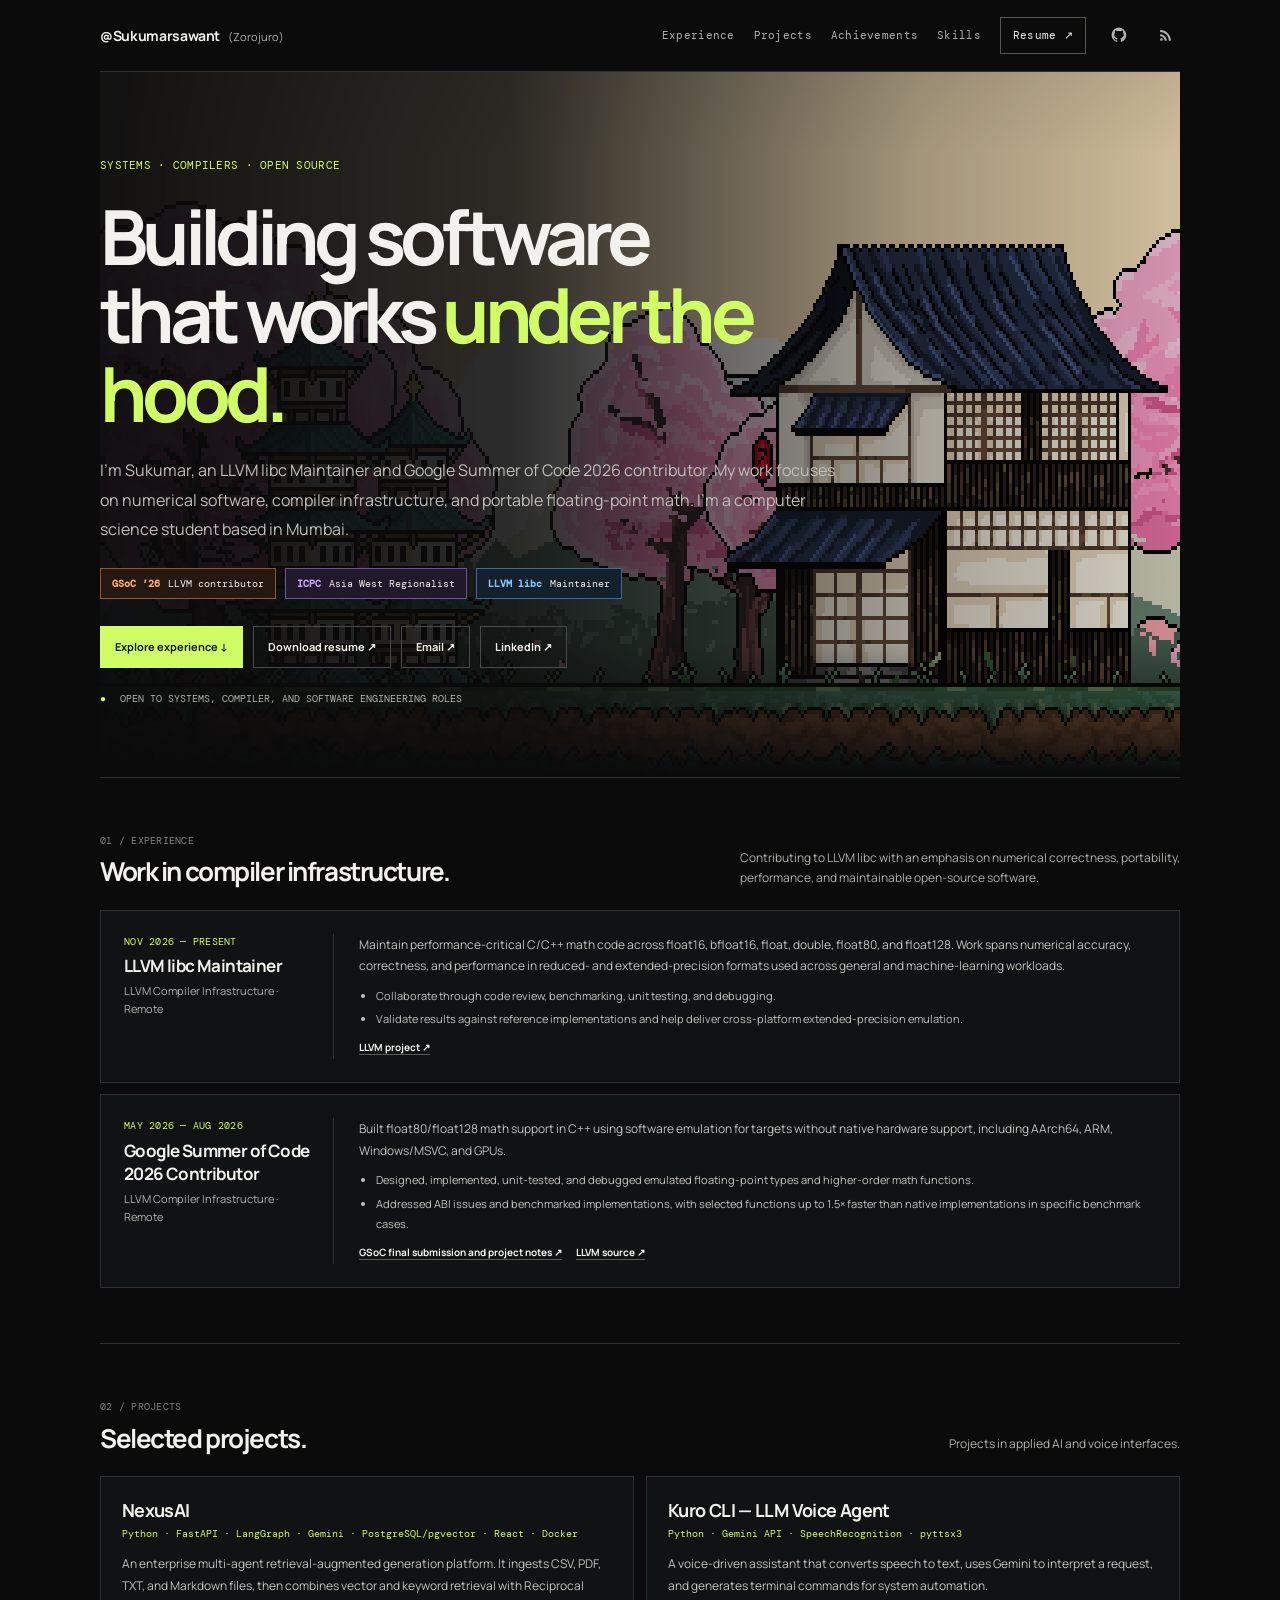
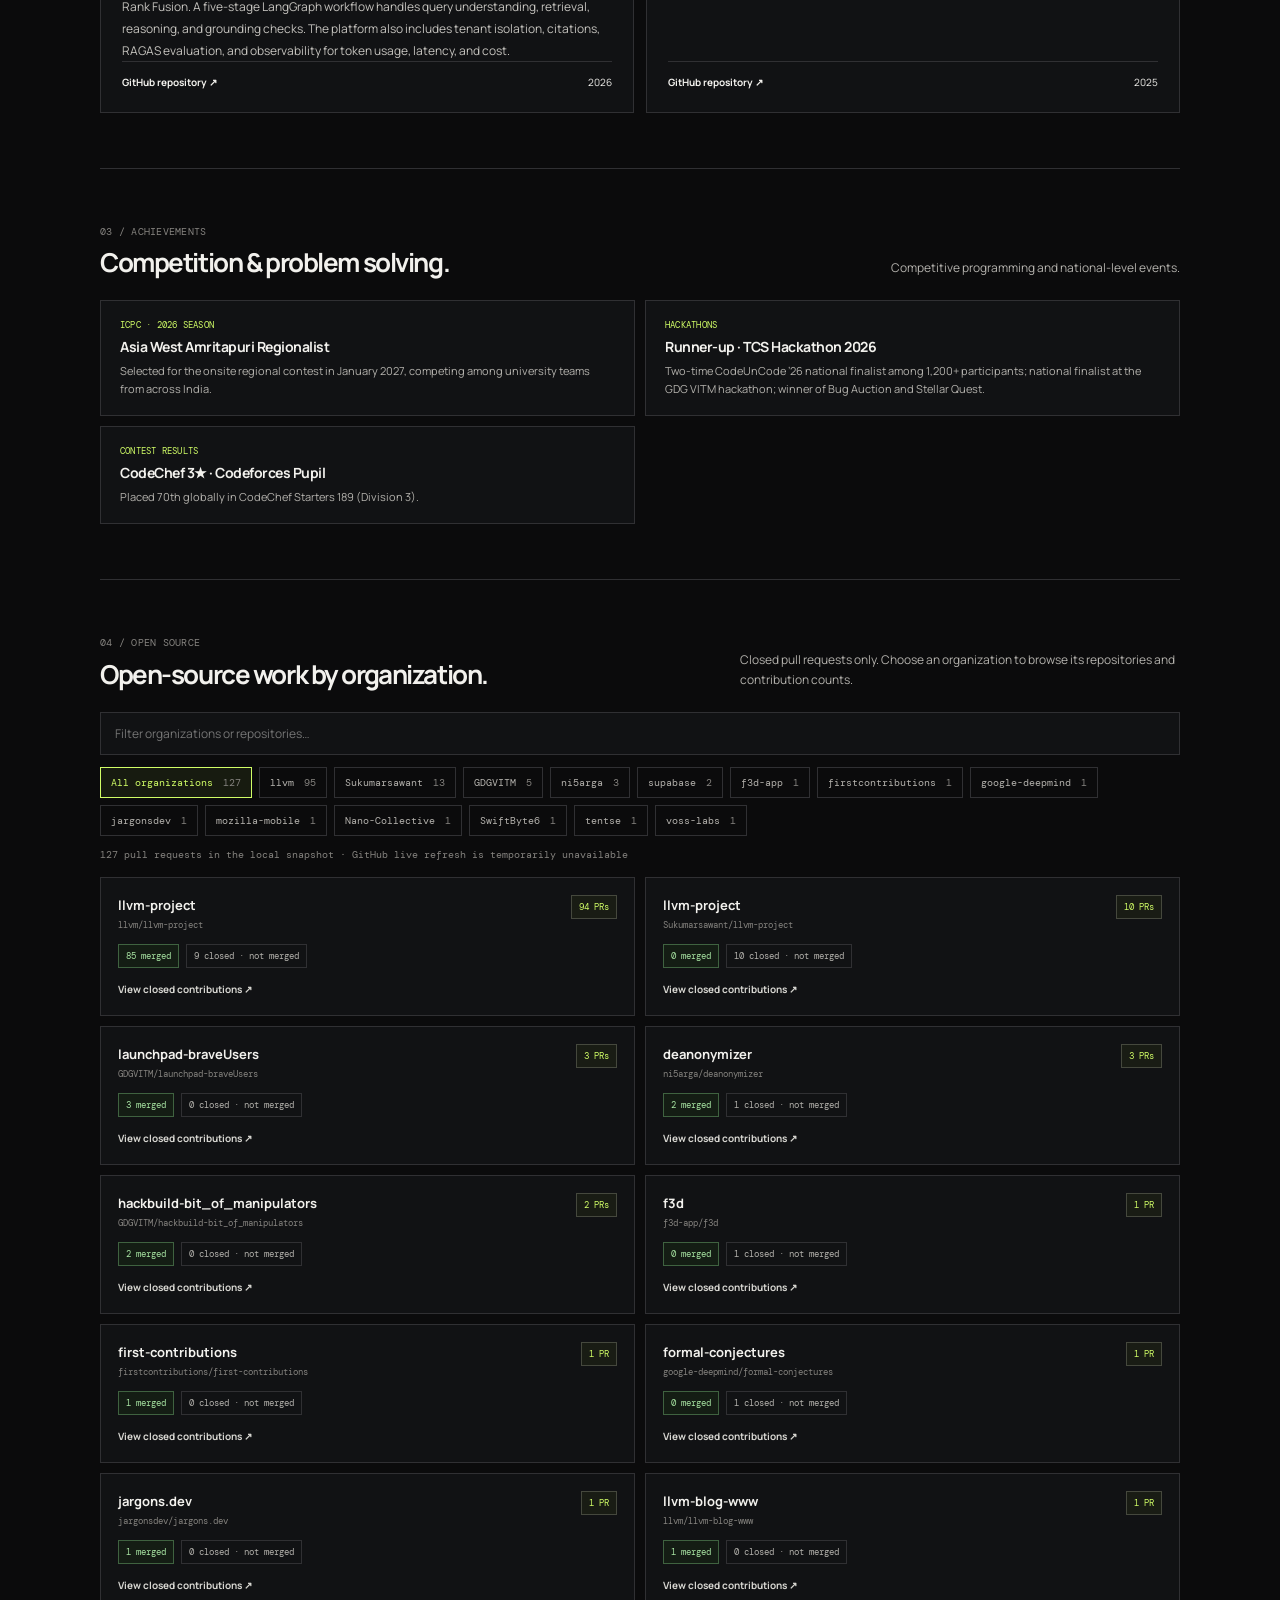
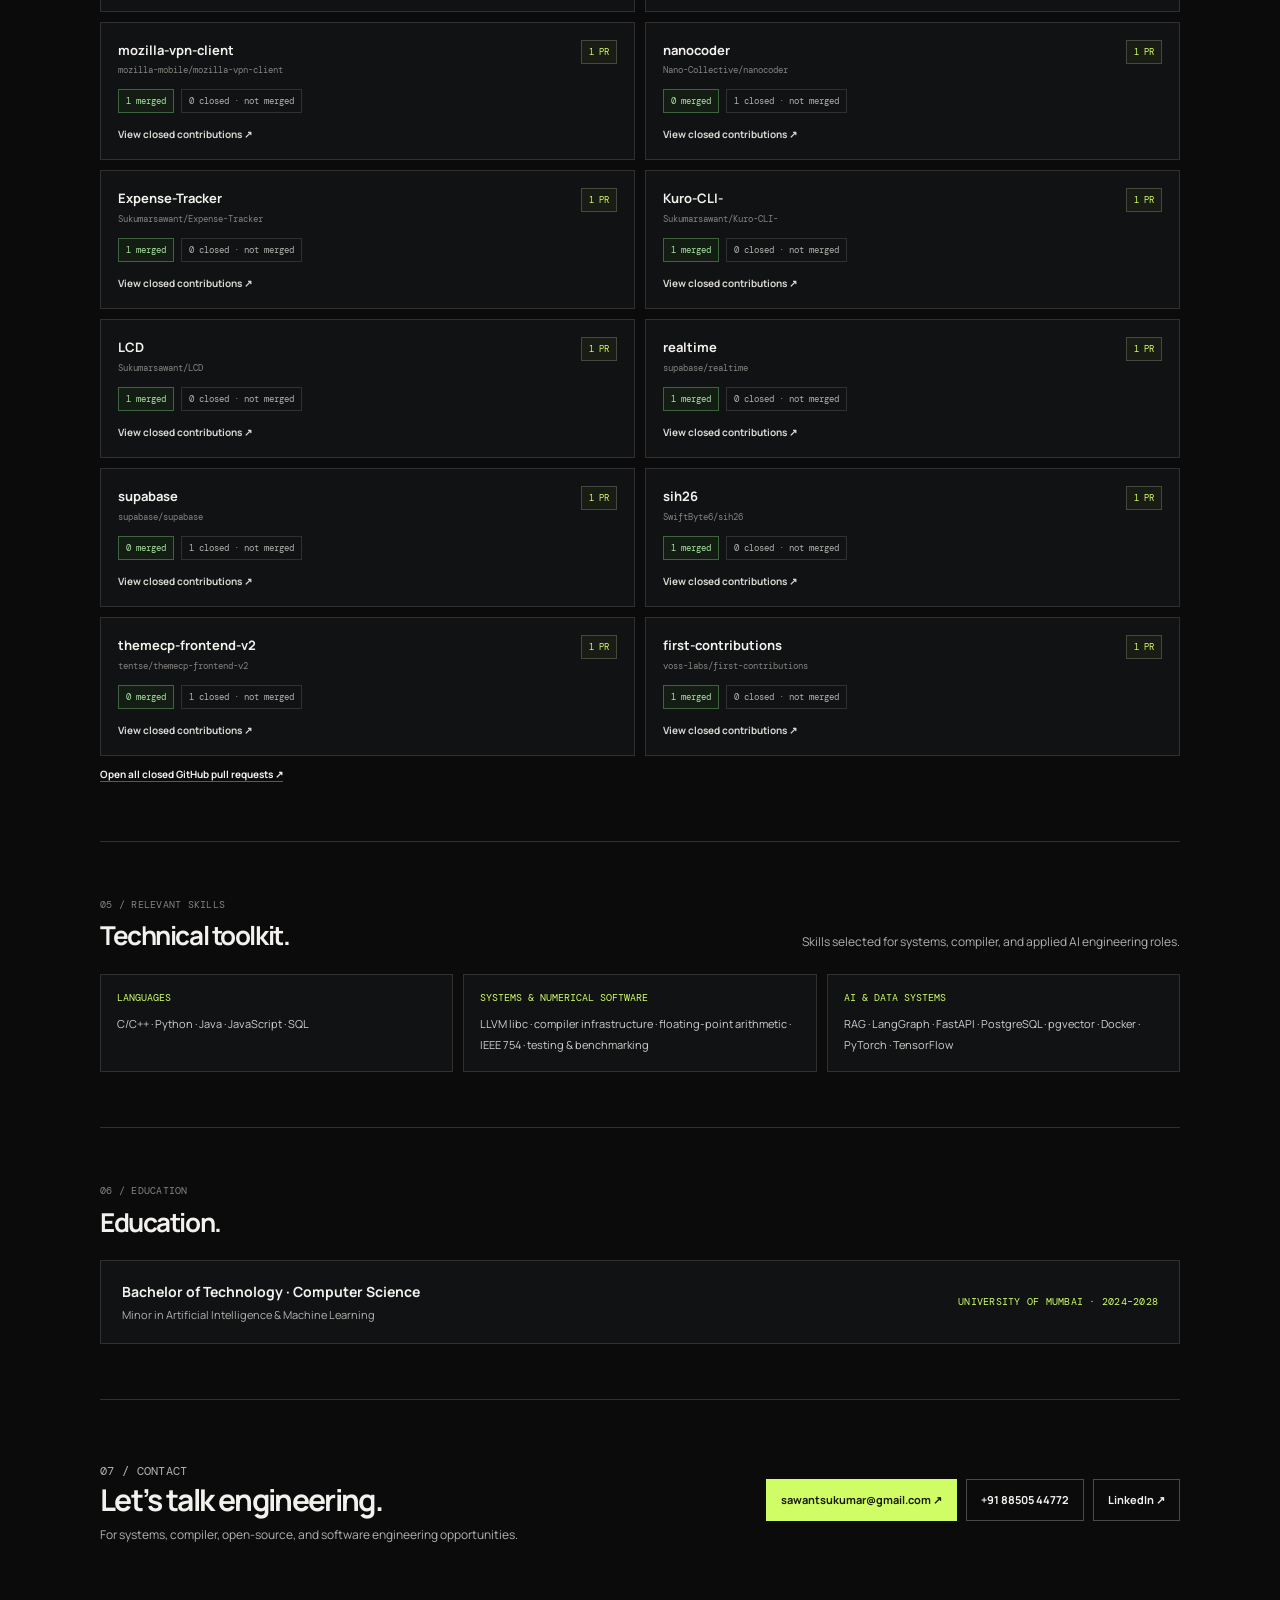
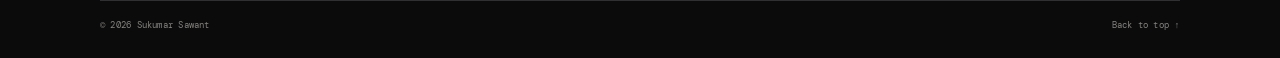
==== index.html @ db306fc5 "Add layered Japan parallax hero" ====
<!doctype html>
<html lang="en">
<head>
<meta charset="utf-8"><meta name="viewport" content="width=device-width,initial-scale=1"><meta name="theme-color" content="#0b0b0c">
<meta name="description" content="Sukumar Sawant — LLVM libc Maintainer, Google Summer of Code 2026 contributor, and computer science student focused on compilers, systems, and open source.">
<meta property="og:title" content="Sukumar Sawant — Systems & Open Source"><meta property="og:description" content="LLVM libc maintainer and GSoC contributor working on portable floating-point math, compilers, and systems software."><meta property="og:type" content="website">
<title>Sukumar Sawant — Systems &amp; Open Source</title>
<link rel="alternate" type="application/rss+xml" title="Sukumar Sawant — GitHub contributions" href="rss.xml">
<link rel="preconnect" href="https://fonts.googleapis.com"><link rel="preconnect" href="https://fonts.gstatic.com" crossorigin><link href="https://fonts.googleapis.com/css2?family=DM+Mono:wght@400;500&family=Manrope:wght@400;500;600;700;800&display=swap" rel="stylesheet">
<style>
:root{color-scheme:dark;--bg:#0b0b0c;--surface:#111214;--surface2:#17181a;--ink:#f2f1ed;--muted:#b4b2ad;--dim:#85837f;--line:#303033;--accent:#d0fd66;--max:1080px}*{box-sizing:border-box}html{scroll-behavior:smooth;scroll-padding-top:90px}body{margin:0;background:var(--bg);color:var(--ink);font:15px/1.65 Manrope,Arial,sans-serif;-webkit-font-smoothing:antialiased}a{color:inherit;text-decoration:none}a:focus-visible{outline:2px solid var(--accent);outline-offset:4px}.wrap{width:min(var(--max),calc(100% - 48px));margin:0 auto}.mono,.eyebrow,.nav,.section-label,.meta,.tag,.footer{font-family:"DM Mono",monospace;letter-spacing:.025em}.topbar{height:72px;border-bottom:1px solid var(--line);display:flex;align-items:center;justify-content:space-between;gap:20px}.brand{font-weight:700;font-size:14px;letter-spacing:-.025em;white-space:nowrap}.brand span{color:var(--muted);font-size:11px;font-weight:400;letter-spacing:0;margin-left:5px}.brand i{font-style:normal;color:var(--accent)}.nav{display:flex;gap:19px;align-items:center;color:var(--muted);font-size:11px}.nav a:hover,.plain-link:hover{color:var(--accent)}.nav .resume{border:1px solid #555650;padding:8px 12px;color:var(--ink);white-space:nowrap}.nav-icon{display:inline-flex;width:28px;height:28px;align-items:center;justify-content:center;color:var(--muted)}.nav-icon svg{width:16px;height:16px;fill:currentColor}.nav-icon:hover{color:var(--accent)}
.hero{padding:84px 0 72px;border-bottom:1px solid var(--line);position:relative;min-height:560px;display:flex;align-items:center;overflow:hidden;isolation:isolate}.hero:before{content:"";position:absolute;inset:0;z-index:1;pointer-events:none;background:linear-gradient(90deg,rgba(11,11,12,.97) 0%,rgba(11,11,12,.86) 38%,rgba(11,11,12,.36) 76%,rgba(11,11,12,.18) 100%),linear-gradient(0deg,#0b0b0c 0%,transparent 19%,transparent 88%,rgba(11,11,12,.08) 100%)}.japan-scene{position:absolute;inset:0;z-index:0;overflow:hidden;pointer-events:none}.japan-scene img{position:absolute;inset:0;width:100%;height:100%;object-fit:fill;image-rendering:pixelated;transform:translate3d(0,var(--parallax-y,0px),0);will-change:transform}.scene-sky{z-index:0}.scene-clouds{z-index:1}.scene-mountain-back{z-index:2}.scene-fuji{z-index:3}.scene-mountain-middle{z-index:4}.scene-background-trees{z-index:5}.scene-mountain-front{z-index:6}.scene-trees{z-index:7}.scene-house{z-index:8}.scene-shrine-multiple{z-index:9}.scene-shrine-single{z-index:10}.scene-grass{z-index:11}.scene-ground{z-index:12}.hero-content{position:relative;z-index:2;width:100%;max-width:780px}.eyebrow{font-size:11px;text-transform:uppercase;color:var(--accent);margin:0 0 23px}.hero h1{font-size:clamp(44px,7vw,76px);line-height:1.03;letter-spacing:-.075em;margin:0;max-width:900px}.hero h1 span{color:var(--accent)}.lede{max-width:740px;color:#c1bfba;font-size:16px;line-height:1.85;margin:24px 0 0}.hero-links{display:flex;flex-wrap:wrap;align-items:center;gap:10px;margin-top:27px}.button{display:inline-flex;align-items:center;justify-content:center;gap:9px;padding:11px 14px;border:1px solid #4a4b48;font-size:11px;font-weight:700;transition:.18s}.button:hover{border-color:var(--accent);transform:translateY(-2px)}.button.primary{background:var(--accent);color:#17190e;border-color:var(--accent)}.availability{font:10px "DM Mono",monospace;color:var(--muted);margin-top:24px;text-transform:uppercase}.availability b{color:var(--accent);font-weight:400;margin-right:8px}
.hero-badges{display:flex;flex-wrap:wrap;gap:9px;margin-top:23px}.hero-badge{display:inline-flex;align-items:center;gap:8px;border:1px solid #4a4d42;background:#141611;padding:8px 11px;color:#f2f1ed;font:10px "DM Mono",monospace;transition:transform .18s,border-color .18s}.hero-badge b{font-weight:600}.hero-badge:hover{transform:translateY(-2px)}.hero-badge--gsoc{background:#241810;border-color:#9a5425}.hero-badge--gsoc b{color:#ffad68}.hero-badge--gsoc:hover{border-color:#ffad68}.hero-badge--icpc{background:#21182b;border-color:#72519a}.hero-badge--icpc b{color:#c9a5ff}.hero-badge--icpc:hover{border-color:#c9a5ff}.hero-badge--maintainer{background:#14202c;border-color:#376c9e}.hero-badge--maintainer b{color:#82c4ff}.hero-badge--maintainer:hover{border-color:#82c4ff}
.section{padding:55px 0;border-bottom:1px solid var(--line)}.section-head{display:flex;justify-content:space-between;align-items:end;gap:20px;margin-bottom:22px}.section-label{color:var(--dim);font-size:10px;text-transform:uppercase;margin:0 0 7px}.section h2{font-size:26px;line-height:1.2;letter-spacing:-.055em;margin:0}.section-intro{margin:0;max-width:440px;font-size:12px;color:var(--muted)}.feature{display:grid;grid-template-columns:210px 1fr;gap:25px;padding:23px;background:var(--surface);border:1px solid var(--line)}.feature + .feature{margin-top:11px}.feature-aside{border-right:1px solid var(--line);padding-right:18px}.meta{font-size:10px;color:var(--accent);text-transform:uppercase}.feature h3,.project h3,.award h3{font-size:17px;line-height:1.35;letter-spacing:-.035em;margin:5px 0 4px}.org{font-size:11px;color:var(--muted)}.feature-body p{margin:0;color:#c5c3be;font-size:12px;line-height:1.8}.feature-body ul{padding-left:17px;margin:9px 0 0;color:#c5c3be;font-size:11px;line-height:1.85}.feature-body li+li{margin-top:3px}.inline-proof{display:inline-flex;gap:14px;margin-top:10px;font-size:10px;font-weight:700}.plain-link{color:var(--ink);text-decoration:underline;text-decoration-color:#595a54;text-underline-offset:3px}
.projects{display:grid;grid-template-columns:1fr 1fr;gap:12px}.project{background:var(--surface);border:1px solid var(--line);padding:21px;display:flex;flex-direction:column;min-height:210px}.project h3{font-size:18px;margin:0 0 5px}.project .stack{font:10px "DM Mono",monospace;color:var(--accent);margin:0 0 13px}.project p{font-size:12px;line-height:1.8;color:#c5c3be;margin:0}.project .project-bottom{border-top:1px solid var(--line);padding-top:12px;margin-top:auto;display:flex;justify-content:space-between;gap:12px;font-size:10px}.project-bottom a{font-weight:700}.project-bottom a:hover{color:var(--accent)}
.contribution-tools{display:grid;gap:12px;margin-bottom:16px}.contribution-search{width:100%;border:1px solid var(--line);background:var(--surface);color:var(--ink);font:12px Manrope,sans-serif;padding:12px 14px}.filter-row{display:flex;flex-wrap:wrap;gap:7px}.filter-btn{border:1px solid var(--line);background:transparent;color:var(--muted);font:10px "DM Mono",monospace;padding:8px 10px;cursor:pointer}.filter-btn:hover,.filter-btn[aria-pressed="true"]{border-color:var(--accent);background:#171b10;color:var(--accent)}.filter-count{color:var(--dim);margin-left:4px}.contribution-count{font:10px "DM Mono",monospace;color:var(--dim);margin:0}.contribution-list{display:grid;grid-template-columns:repeat(2,minmax(0,1fr));gap:10px}.contribution-card{display:flex;flex-direction:column;gap:13px;padding:17px;background:var(--surface);border:1px solid var(--line);min-width:0}.contribution-card-head{display:flex;justify-content:space-between;align-items:flex-start;gap:10px}.contribution-repo-name{font-size:13px;font-weight:700;margin:0 0 3px;overflow-wrap:anywhere}.contribution-org-name{font:9px "DM Mono",monospace;color:var(--dim);margin:0}.pr-count{white-space:nowrap;border:1px solid #45483d;background:#191c14;color:var(--accent);padding:5px 7px;font:9px "DM Mono",monospace}.contribution-stats{display:flex;gap:7px;flex-wrap:wrap}.contribution-stat{border:1px solid var(--line);padding:5px 7px;color:var(--muted);font:9px "DM Mono",monospace}.contribution-stat--merged{color:#a8e5a3;border-color:#3f6240;background:#141d14}.contribution-card>a{font-size:10px;font-weight:700;color:#d7d6d1}.contribution-card>a:hover{color:var(--accent)}
.achievement-grid{display:grid;grid-template-columns:repeat(2,1fr);gap:10px}.award{background:var(--surface);border:1px solid var(--line);padding:17px 19px}.award .meta{color:var(--accent);font-size:9px;text-transform:uppercase}.award h3{margin:5px 0;font-size:14px}.award p{font-size:11px;line-height:1.65;color:var(--muted);margin:0}
.skills{display:grid;grid-template-columns:repeat(3,1fr);gap:10px}.skill-group{padding:16px;background:var(--surface);border:1px solid var(--line)}.skill-group h3{font:10px "DM Mono",monospace;color:var(--accent);text-transform:uppercase;margin:0 0 10px}.skill-group p{margin:0;color:#d0cfca;font-size:11px;line-height:1.9}.education{display:flex;justify-content:space-between;gap:20px;align-items:center;padding:19px 21px;background:var(--surface);border:1px solid var(--line)}.education h3{font-size:14px;margin:0 0 3px}.education p{font-size:11px;color:var(--muted);margin:0}.education .meta{white-space:nowrap;text-align:right;font-size:10px;color:var(--accent)}
.contact{display:flex;align-items:center;justify-content:space-between;gap:25px}.contact h2{font-size:30px}.contact p{font-size:12px;color:var(--muted);margin:7px 0 0}.contact-links{display:flex;gap:9px;flex-wrap:wrap}.footer{display:flex;justify-content:space-between;padding:17px 0 25px;font-size:9px;color:var(--dim)}.footer a:hover{color:var(--accent)}
@media(max-width:760px){.wrap{width:calc(100% - 34px)}.topbar{height:62px;gap:10px}.brand{font-size:12px}.brand span{font-size:10px}.nav{gap:8px}.nav a:not(.resume):not(.nav-icon){display:none}.nav .resume{font-size:10px;padding:7px 9px}.nav-icon{width:24px;height:26px}.hero{padding:65px 0 55px;min-height:0;align-items:flex-start}.hero:before{background:linear-gradient(90deg,rgba(11,11,12,.94),rgba(11,11,12,.64)),linear-gradient(0deg,#0b0b0c 0%,transparent 30%,rgba(11,11,12,.12) 100%)}.japan-scene{inset:auto -62px 0 auto;width:min(150vw,560px);height:auto;aspect-ratio:353/180;opacity:.86}.japan-scene img{width:100%;height:100%}.hero h1{font-size:clamp(43px,11vw,66px)}.lede{font-size:14px}.section{padding:43px 0}.section-head{display:block}.section-intro{margin-top:9px}.feature{grid-template-columns:1fr;gap:12px;padding:18px}.feature-aside{border-right:0;border-bottom:1px solid var(--line);padding:0 0 11px}.projects,.achievement-grid,.skills,.contribution-list{grid-template-columns:1fr}.project{min-height:195px}.education{align-items:flex-start;flex-direction:column}.education .meta{text-align:left}.contact{align-items:flex-start;flex-direction:column}.contact h2{font-size:27px}.footer{gap:14px;flex-wrap:wrap}.hero-badge{font-size:9px}}@media(prefers-reduced-motion:reduce){html{scroll-behavior:auto}*,*:before,*:after{transition:none!important}}
</style>
</head>
<body>
<header class="wrap topbar"><a class="brand" href="#top">@Sukumarsawant <span>(Zorojuro)</span></a><nav class="nav" aria-label="Main navigation"><a href="#experience">Experience</a><a href="#projects">Projects</a><a href="#achievements">Achievements</a><a href="#skills">Skills</a><a class="resume" href="sukumar_resume.pdf" target="_blank" rel="noopener">Resume ↗</a><a class="nav-icon" href="https://github.com/sukumarsawant" target="_blank" rel="noopener" aria-label="GitHub profile" title="GitHub"><svg viewBox="0 0 24 24" aria-hidden="true"><path d="M12 .9a11.1 11.1 0 0 0-3.51 21.63c.55.1.76-.24.76-.54v-2.08c-3.1.67-3.76-1.32-3.76-1.32-.5-1.29-1.24-1.63-1.24-1.63-1.01-.69.08-.68.08-.68 1.12.08 1.71 1.15 1.71 1.15 1 1.71 2.61 1.22 3.25.94.1-.72.39-1.22.71-1.5-2.47-.28-5.07-1.24-5.07-5.51 0-1.22.44-2.22 1.15-3-.11-.28-.5-1.42.11-2.96 0 0 .94-.3 3.05 1.15a10.6 10.6 0 0 1 5.55 0c2.11-1.45 3.04-1.15 3.04-1.15.61 1.54.23 2.68.12 2.96.72.78 1.14 1.78 1.14 3.02 0 4.28-2.6 5.22-5.08 5.49.4.34.76 1 .76 2.02v3c0 .3.2.65.77.54A11.1 11.1 0 0 0 12 .9Z"/></svg></a><a class="nav-icon" href="rss.xml" aria-label="RSS feed" title="RSS feed"><svg viewBox="0 0 24 24" aria-hidden="true"><path d="M5.2 16.8a2 2 0 1 0 0 4 2 2 0 0 0 0-4Zm-2-6.1v3.1a6.9 6.9 0 0 1 6.9 6.9h3.1c0-5.5-4.5-10-10-10Zm0-6.2v3.1c7.2 0 13.1 5.9 13.1 13.1h3.1C19.4 11.8 12.1 4.5 3.2 4.5Z"/></svg></a></nav></header>
<main id="top" class="wrap">
<section class="hero"><div class="japan-scene" aria-hidden="true"><img class="scene-sky" data-depth="0.08" src="images/japan/Sky.png" alt=""><img class="scene-clouds" data-depth="0.12" src="images/japan/Clouds.png" alt=""><img class="scene-mountain-back" data-depth="0.2" src="images/japan/Mountain_Back.png" alt=""><img class="scene-fuji" data-depth="0.24" src="images/japan/Fuji.png" alt=""><img class="scene-mountain-middle" data-depth="0.32" src="images/japan/Mountain_Middle.png" alt=""><img class="scene-background-trees" data-depth="0.4" src="images/japan/BackgroundTrees.png" alt=""><img class="scene-mountain-front" data-depth="0.48" src="images/japan/Mountain_Front.png" alt=""><img class="scene-trees" data-depth="0.56" src="images/japan/Trees.png" alt=""><img class="scene-house" data-depth="0.62" src="images/japan/House.png" alt=""><img class="scene-shrine-multiple" data-depth="0.68" src="images/japan/Shrine_Multiple.png" alt=""><img class="scene-shrine-single" data-depth="0.73" src="images/japan/Shrine_Single.png" alt=""><img class="scene-grass" data-depth="0.86" src="images/japan/Gras.png" alt=""><img class="scene-ground" data-depth="1" src="images/japan/Ground.png" alt=""></div><div class="hero-content"><p class="eyebrow">Systems · Compilers · Open source</p><h1>Building software<br>that works <span>under the hood.</span></h1><p class="lede">I’m Sukumar, an LLVM libc Maintainer and Google Summer of Code 2026 contributor. My work focuses on numerical software, compiler infrastructure, and portable floating-point math. I’m a computer science student based in Mumbai.</p><div class="hero-badges"><a class="hero-badge hero-badge--gsoc" href="#experience"><b>GSoC ’26</b><span>LLVM contributor</span></a><a class="hero-badge hero-badge--icpc" href="#achievements"><b>ICPC</b><span>Asia West Regionalist</span></a><a class="hero-badge hero-badge--maintainer" href="#experience"><b>LLVM libc</b><span>Maintainer</span></a></div><div class="hero-links"><a class="button primary" href="#experience">Explore experience ↓</a><a class="button" href="sukumar_resume.pdf" target="_blank" rel="noopener">Download resume ↗</a><a class="button" href="mailto:sawantsukumar@gmail.com">Email ↗</a><a class="button" href="https://linkedin.com/in/sukumar-sawant" target="_blank" rel="noopener">LinkedIn ↗</a></div><div class="availability"><b>●</b> Open to systems, compiler, and software engineering roles</div></div></section>
<section class="section" id="experience"><div class="section-head"><div><p class="section-label">01 / Experience</p><h2>Work in compiler infrastructure.</h2></div><p class="section-intro">Contributing to LLVM libc with an emphasis on numerical correctness, portability, performance, and maintainable open-source software.</p></div>
<article class="feature"><div class="feature-aside"><div class="meta">Nov 2026 — Present</div><h3>LLVM libc Maintainer</h3><div class="org">LLVM Compiler Infrastructure · Remote</div></div><div class="feature-body"><p>Maintain performance-critical C/C++ math code across float16, bfloat16, float, double, float80, and float128. Work spans numerical accuracy, correctness, and performance in reduced- and extended-precision formats used across general and machine-learning workloads.</p><ul><li>Collaborate through code review, benchmarking, unit testing, and debugging.</li><li>Validate results against reference implementations and help deliver cross-platform extended-precision emulation.</li></ul><div class="inline-proof"><a class="plain-link" href="https://github.com/llvm/llvm-project" target="_blank" rel="noopener">LLVM project ↗</a></div></div></article>
<article class="feature"><div class="feature-aside"><div class="meta">May 2026 — Aug 2026</div><h3>Google Summer of Code 2026 Contributor</h3><div class="org">LLVM Compiler Infrastructure · Remote</div></div><div class="feature-body"><p>Built float80/float128 math support in C++ using software emulation for targets without native hardware support, including AArch64, ARM, Windows/MSVC, and GPUs.</p><ul><li>Designed, implemented, unit-tested, and debugged emulated floating-point types and higher-order math functions.</li><li>Addressed ABI issues and benchmarked implementations, with selected functions up to 1.5× faster than native implementations in specific benchmark cases.</li></ul><div class="inline-proof"><a class="plain-link" href="https://gist.github.com/Sukumarsawant" target="_blank" rel="noopener">GSoC final submission and project notes ↗</a><a class="plain-link" href="https://github.com/llvm/llvm-project" target="_blank" rel="noopener">LLVM source ↗</a></div></div></article></section>
<section class="section" id="projects"><div class="section-head"><div><p class="section-label">02 / Projects</p><h2>Selected projects.</h2></div><p class="section-intro">Projects in applied AI and voice interfaces.</p></div><div class="projects">
<article class="project"><h3>NexusAI</h3><p class="stack">Python · FastAPI · LangGraph · Gemini · PostgreSQL/pgvector · React · Docker</p><p>An enterprise multi-agent retrieval-augmented generation platform. It ingests CSV, PDF, TXT, and Markdown files, then combines vector and keyword retrieval with Reciprocal Rank Fusion. A five-stage LangGraph workflow handles query understanding, retrieval, reasoning, and grounding checks. The platform also includes tenant isolation, citations, RAGAS evaluation, and observability for token usage, latency, and cost.</p><div class="project-bottom"><a href="https://github.com/Sukumarsawant/NexusAI" target="_blank" rel="noopener">GitHub repository ↗</a><span>2026</span></div></article>
<article class="project"><h3>Kuro CLI — LLM Voice Agent</h3><p class="stack">Python · Gemini API · SpeechRecognition · pyttsx3</p><p>A voice-driven assistant that converts speech to text, uses Gemini to interpret a request, and generates terminal commands for system automation.</p><div class="project-bottom"><a href="https://github.com/Sukumarsawant/Kuro-CLI-" target="_blank" rel="noopener">GitHub repository ↗</a><span>2025</span></div></article>
</div></section>
<section class="section" id="achievements"><div class="section-head"><div><p class="section-label">03 / Achievements</p><h2>Competition &amp; problem solving.</h2></div><p class="section-intro">Competitive programming and national-level events.</p></div><div class="achievement-grid">
<article class="award"><div class="meta">ICPC · 2026 season</div><h3>Asia West Amritapuri Regionalist</h3><p>Selected for the onsite regional contest in January 2027, competing among university teams from across India.</p></article>
<article class="award"><div class="meta">Hackathons</div><h3>Runner-up · TCS Hackathon 2026</h3><p>Two-time CodeUnCode ’26 national finalist among 1,200+ participants; national finalist at the GDG VITM hackathon; winner of Bug Auction and Stellar Quest.</p></article>
<article class="award"><div class="meta">Contest results</div><h3>CodeChef 3★ · Codeforces Pupil</h3><p>Placed 70th globally in CodeChef Starters 189 (Division 3).</p></article>
</div></section>
<section class="section" id="opensource"><div class="section-head"><div><p class="section-label">04 / Open source</p><h2>Open-source work by organization.</h2></div><p class="section-intro">Closed pull requests only. Choose an organization to browse its repositories and contribution counts.</p></div><div class="contribution-tools"><input id="contributionSearch" class="contribution-search" type="search" placeholder="Filter organizations or repositories…" aria-label="Filter organizations or repositories"><div id="orgFilters" class="filter-row" aria-label="Filter by organization"></div><p class="contribution-count" id="contributionCount" aria-live="polite">Loading merged and closed contributions…</p></div><div class="contribution-list" id="contributionList"></div><div class="inline-proof"><a class="plain-link" href="https://github.com/search?q=author%3Asukumarsawant+is%3Apr+state%3Aclosed&amp;type=pullrequests" target="_blank" rel="noopener">Open all closed GitHub pull requests ↗</a></div></section>
<section class="section" id="skills"><div class="section-head"><div><p class="section-label">05 / Relevant skills</p><h2>Technical toolkit.</h2></div><p class="section-intro">Skills selected for systems, compiler, and applied AI engineering roles.</p></div><div class="skills"><article class="skill-group"><h3>Languages</h3><p>C/C++ · Python · Java · JavaScript · SQL</p></article><article class="skill-group"><h3>Systems &amp; numerical software</h3><p>LLVM libc · compiler infrastructure · floating-point arithmetic · IEEE 754 · testing &amp; benchmarking</p></article><article class="skill-group"><h3>AI &amp; data systems</h3><p>RAG · LangGraph · FastAPI · PostgreSQL · pgvector · Docker · PyTorch · TensorFlow</p></article></div></section>
<section class="section" id="education"><div class="section-head"><div><p class="section-label">06 / Education</p><h2>Education.</h2></div></div><article class="education"><div><h3>Bachelor of Technology · Computer Science</h3><p>Minor in Artificial Intelligence &amp; Machine Learning</p></div><div class="meta">University of Mumbai · 2024–2028</div></article></section>
<section class="section contact" id="contact"><div><p class="section-label">07 / Contact</p><h2>Let’s talk engineering.</h2><p>For systems, compiler, open-source, and software engineering opportunities.</p></div><div class="contact-links"><a class="button primary" href="mailto:sawantsukumar@gmail.com">sawantsukumar@gmail.com ↗</a><a class="button" href="tel:+918850544772">+91 88505 44772</a><a class="button" href="https://linkedin.com/in/sukumar-sawant" target="_blank" rel="noopener">LinkedIn ↗</a></div></section>
<footer class="footer"><span>© 2026 Sukumar Sawant</span><a href="#top">Back to top ↑</a></footer>
</main>
<script>
(() => {
  const list = document.getElementById('contributionList');
  const orgFilters = document.getElementById('orgFilters');
  const count = document.getElementById('contributionCount');
  const search = document.getElementById('contributionSearch');
  let contributions = [];
  let selectedOrg = 'all';
  const escapeHtml = (value) => String(value).replace(/[&<>"']/g, (c) => ({'&':'&amp;','<':'&lt;','>':'&gt;','"':'&quot;',"'":'&#39;'}[c]));
  function drawFilters() {
    const totals = new Map();
    contributions.forEach((item) => totals.set(item.organization, (totals.get(item.organization) || 0) + 1));
    const orgs = [...totals.keys()].sort((a,b) => totals.get(b) - totals.get(a) || a.localeCompare(b));
    orgFilters.innerHTML = `<button class="filter-btn" data-org="all" aria-pressed="${selectedOrg === 'all'}">All organizations <span class="filter-count">${contributions.length}</span></button>` + orgs.map((org) => `<button class="filter-btn" data-org="${escapeHtml(org)}" aria-pressed="${selectedOrg === org}">${escapeHtml(org)} <span class="filter-count">${totals.get(org)}</span></button>`).join('');
    orgFilters.querySelectorAll('[data-org]').forEach((button) => button.addEventListener('click', () => { selectedOrg = button.dataset.org; drawFilters(); drawList(); }));
  }
  function drawList() {
    const term = search.value.trim().toLowerCase();
    const filtered = contributions.filter((item) => (selectedOrg === 'all' || item.organization === selectedOrg) && `${item.organization} ${item.repository}`.toLowerCase().includes(term));
    const repositories = new Map();
    filtered.forEach((item) => {
      const key = `${item.organization}/${item.repository}`;
      if (!repositories.has(key)) repositories.set(key, {organization:item.organization,repository:item.repository,total:0,merged:0,url:`https://github.com/${item.organization}/${item.repository}/pulls?q=is%3Apr+author%3Asukumarsawant+state%3Aclosed`});
      const repo = repositories.get(key); repo.total += 1; if (item.merged) repo.merged += 1;
    });
    const cards = [...repositories.values()].sort((a,b) => b.total-a.total || a.organization.localeCompare(b.organization) || a.repository.localeCompare(b.repository));
    const mergedTotal = filtered.filter((item) => item.merged).length;
    count.textContent = `${filtered.length} closed pull requests across ${new Set(filtered.map((item) => item.organization)).size} organizations · ${mergedTotal} merged`;
    list.innerHTML = cards.map((repo) => `<article class="contribution-card"><div class="contribution-card-head"><div><h3 class="contribution-repo-name">${escapeHtml(repo.repository)}</h3><p class="contribution-org-name">${escapeHtml(repo.organization)}/${escapeHtml(repo.repository)}</p></div><span class="pr-count">${repo.total} ${repo.total === 1 ? 'PR' : 'PRs'}</span></div><div class="contribution-stats"><span class="contribution-stat contribution-stat--merged">${repo.merged} merged</span><span class="contribution-stat">${repo.total-repo.merged} closed · not merged</span></div><a href="${escapeHtml(repo.url)}" target="_blank" rel="noopener">View closed contributions ↗</a></article>`).join('') || '<p class="contribution-count">No repositories match this organization filter.</p>';
  }
  search.addEventListener('input', drawList);
  async function syncGitHub() {
    try {
      const all = [];
      for (const page of [1,2]) {
        const response = await fetch(`https://api.github.com/search/issues?q=author%3Asukumarsawant+is%3Apr+state%3Aclosed&per_page=100&page=${page}`, {headers:{Accept:'application/vnd.github+json'}});
        if (!response.ok) throw new Error(`GitHub returned ${response.status}`);
        const data = await response.json();
        all.push(...data.items);
        if (page * 100 >= data.total_count) break;
      }
      contributions = all.map((item) => { const parts = item.repository_url.replace('https://api.github.com/repos/','').split('/'); return {organization:parts[0],repository:parts[1],title:item.title,url:item.html_url,state:item.state,merged:Boolean(item.pull_request?.merged_at)}; });
      drawFilters(); drawList();
    } catch (error) {
      count.textContent = `${contributions.length} pull requests in the local snapshot · GitHub live refresh is temporarily unavailable`;
    }
  }
  fetch('contributions.json').then((r) => r.json()).then((data) => { contributions = data.filter((item) => item.state === 'closed').map((item) => ({...item})); drawFilters(); drawList(); syncGitHub(); }).catch(() => { count.textContent = 'Could not load the contribution snapshot.'; syncGitHub(); });
})();
</script>
<script>
(() => {
  const scene = document.querySelector('.japan-scene');
  if (!scene || window.matchMedia('(prefers-reduced-motion: reduce)').matches) return;
  const layers = [...scene.querySelectorAll('[data-depth]')];
  let queued = false;
  const update = () => {
    queued = false;
    const rect = scene.getBoundingClientRect();
    if (rect.bottom < 0 || rect.top > innerHeight) return;
    const scroll = Math.max(0, -rect.top);
    for (const layer of layers) {
      const depth = Number(layer.dataset.depth);
      layer.style.setProperty('--parallax-y', `${Math.round(scroll * (1 - depth) * 0.18)}px`);
    }
  };
  const schedule = () => { if (!queued) { queued = true; requestAnimationFrame(update); } };
  addEventListener('scroll', schedule, {passive:true});
  addEventListener('resize', schedule, {passive:true});
  schedule();
})();
</script>
</body></html>
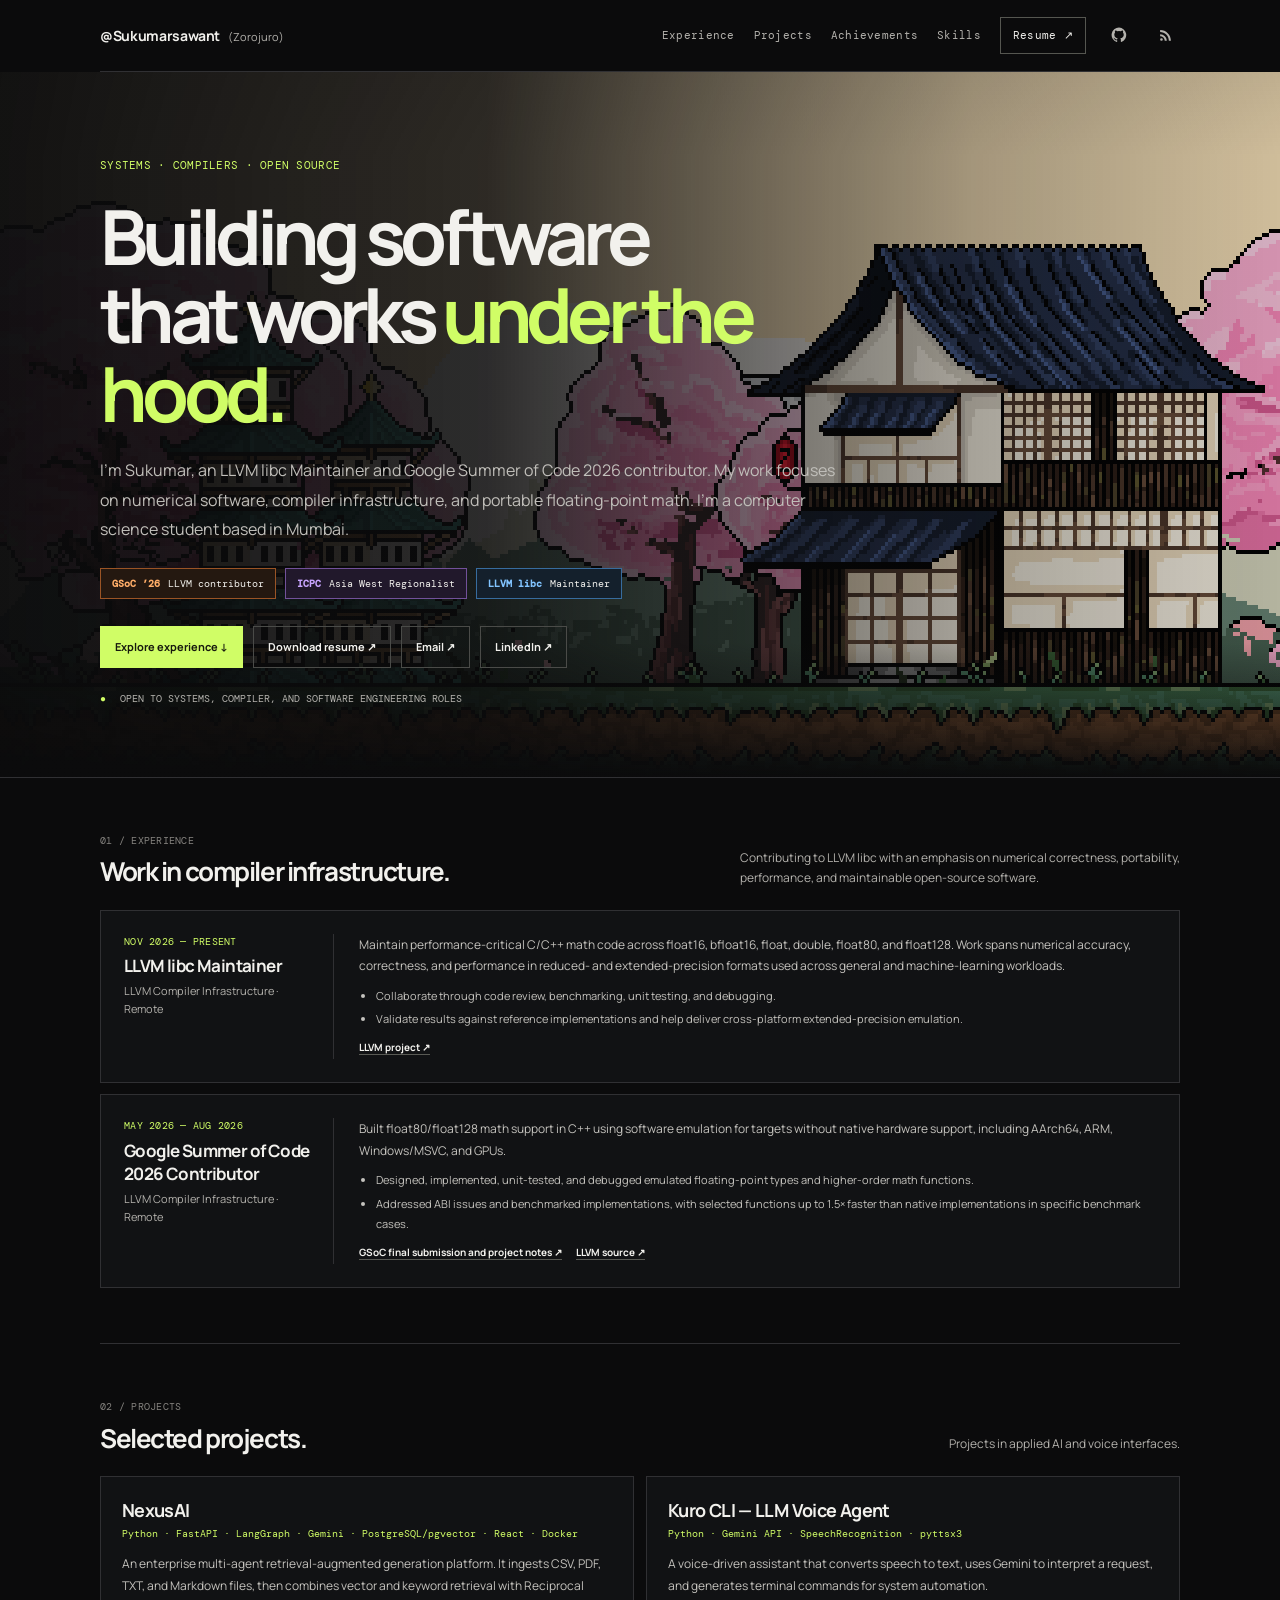
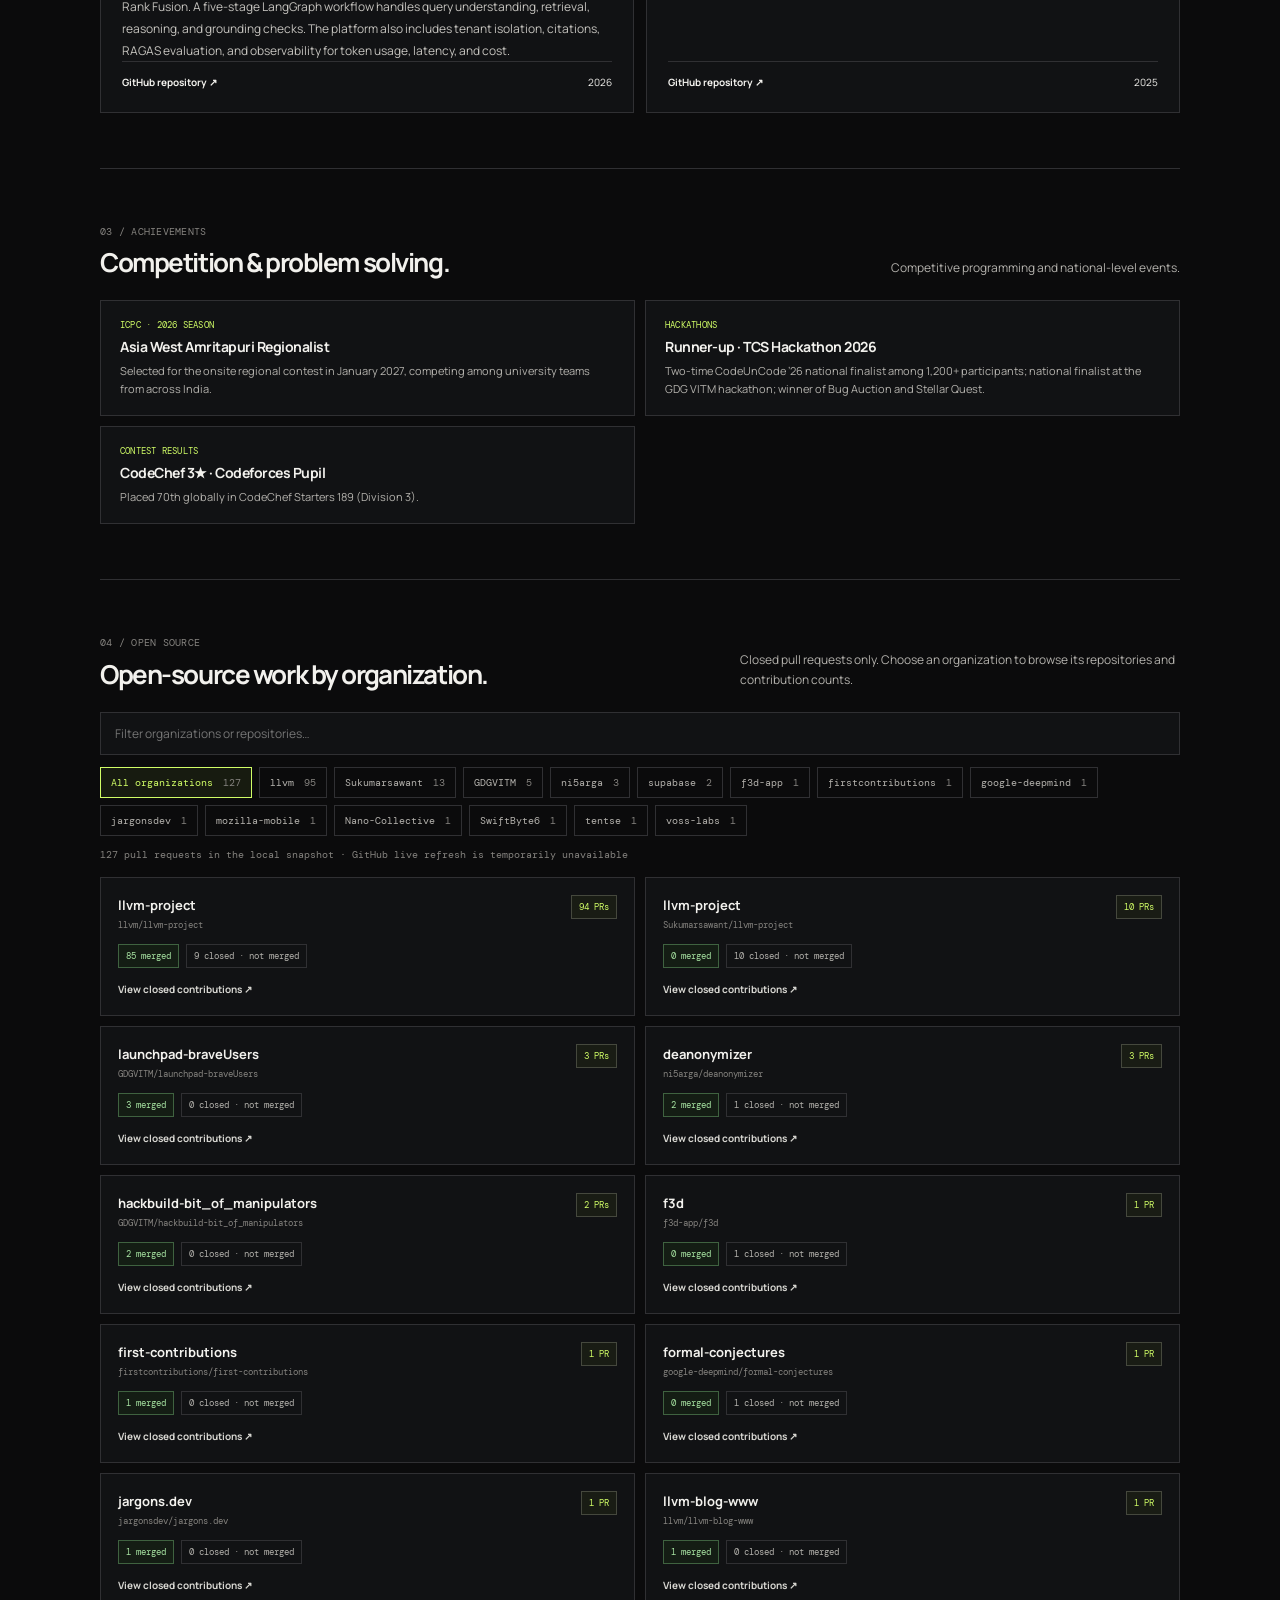
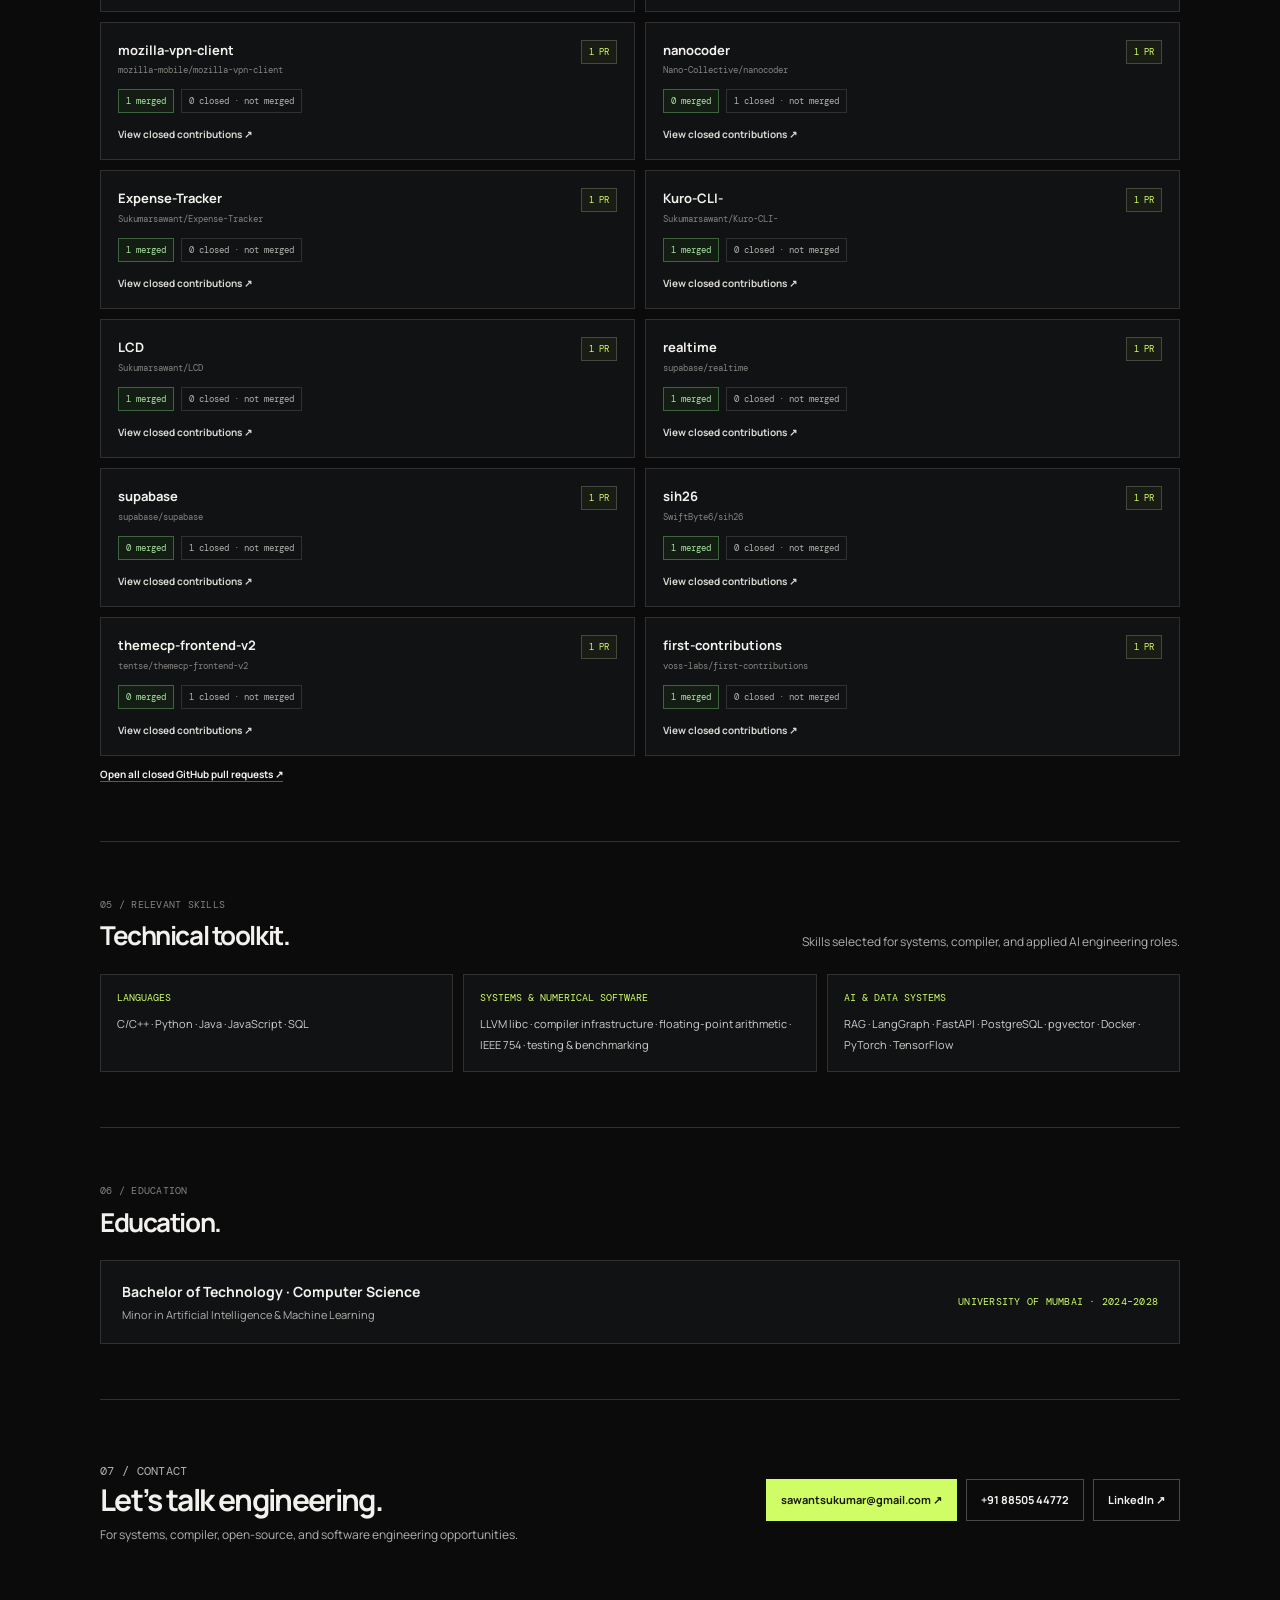
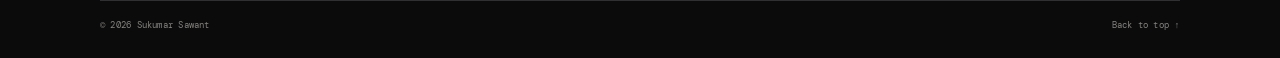
==== commit d245bd88: "Make Japan hero full bleed and animated" ====
--- a/index.html
+++ b/index.html
@@ -8,8 +8,8 @@
 <link rel="alternate" type="application/rss+xml" title="Sukumar Sawant — GitHub contributions" href="rss.xml">
 <link rel="preconnect" href="https://fonts.googleapis.com"><link rel="preconnect" href="https://fonts.gstatic.com" crossorigin><link href="https://fonts.googleapis.com/css2?family=DM+Mono:wght@400;500&family=Manrope:wght@400;500;600;700;800&display=swap" rel="stylesheet">
 <style>
-:root{color-scheme:dark;--bg:#0b0b0c;--surface:#111214;--surface2:#17181a;--ink:#f2f1ed;--muted:#b4b2ad;--dim:#85837f;--line:#303033;--accent:#d0fd66;--max:1080px}*{box-sizing:border-box}html{scroll-behavior:smooth;scroll-padding-top:90px}body{margin:0;background:var(--bg);color:var(--ink);font:15px/1.65 Manrope,Arial,sans-serif;-webkit-font-smoothing:antialiased}a{color:inherit;text-decoration:none}a:focus-visible{outline:2px solid var(--accent);outline-offset:4px}.wrap{width:min(var(--max),calc(100% - 48px));margin:0 auto}.mono,.eyebrow,.nav,.section-label,.meta,.tag,.footer{font-family:"DM Mono",monospace;letter-spacing:.025em}.topbar{height:72px;border-bottom:1px solid var(--line);display:flex;align-items:center;justify-content:space-between;gap:20px}.brand{font-weight:700;font-size:14px;letter-spacing:-.025em;white-space:nowrap}.brand span{color:var(--muted);font-size:11px;font-weight:400;letter-spacing:0;margin-left:5px}.brand i{font-style:normal;color:var(--accent)}.nav{display:flex;gap:19px;align-items:center;color:var(--muted);font-size:11px}.nav a:hover,.plain-link:hover{color:var(--accent)}.nav .resume{border:1px solid #555650;padding:8px 12px;color:var(--ink);white-space:nowrap}.nav-icon{display:inline-flex;width:28px;height:28px;align-items:center;justify-content:center;color:var(--muted)}.nav-icon svg{width:16px;height:16px;fill:currentColor}.nav-icon:hover{color:var(--accent)}
-.hero{padding:84px 0 72px;border-bottom:1px solid var(--line);position:relative;min-height:560px;display:flex;align-items:center;overflow:hidden;isolation:isolate}.hero:before{content:"";position:absolute;inset:0;z-index:1;pointer-events:none;background:linear-gradient(90deg,rgba(11,11,12,.97) 0%,rgba(11,11,12,.86) 38%,rgba(11,11,12,.36) 76%,rgba(11,11,12,.18) 100%),linear-gradient(0deg,#0b0b0c 0%,transparent 19%,transparent 88%,rgba(11,11,12,.08) 100%)}.japan-scene{position:absolute;inset:0;z-index:0;overflow:hidden;pointer-events:none}.japan-scene img{position:absolute;inset:0;width:100%;height:100%;object-fit:fill;image-rendering:pixelated;transform:translate3d(0,var(--parallax-y,0px),0);will-change:transform}.scene-sky{z-index:0}.scene-clouds{z-index:1}.scene-mountain-back{z-index:2}.scene-fuji{z-index:3}.scene-mountain-middle{z-index:4}.scene-background-trees{z-index:5}.scene-mountain-front{z-index:6}.scene-trees{z-index:7}.scene-house{z-index:8}.scene-shrine-multiple{z-index:9}.scene-shrine-single{z-index:10}.scene-grass{z-index:11}.scene-ground{z-index:12}.hero-content{position:relative;z-index:2;width:100%;max-width:780px}.eyebrow{font-size:11px;text-transform:uppercase;color:var(--accent);margin:0 0 23px}.hero h1{font-size:clamp(44px,7vw,76px);line-height:1.03;letter-spacing:-.075em;margin:0;max-width:900px}.hero h1 span{color:var(--accent)}.lede{max-width:740px;color:#c1bfba;font-size:16px;line-height:1.85;margin:24px 0 0}.hero-links{display:flex;flex-wrap:wrap;align-items:center;gap:10px;margin-top:27px}.button{display:inline-flex;align-items:center;justify-content:center;gap:9px;padding:11px 14px;border:1px solid #4a4b48;font-size:11px;font-weight:700;transition:.18s}.button:hover{border-color:var(--accent);transform:translateY(-2px)}.button.primary{background:var(--accent);color:#17190e;border-color:var(--accent)}.availability{font:10px "DM Mono",monospace;color:var(--muted);margin-top:24px;text-transform:uppercase}.availability b{color:var(--accent);font-weight:400;margin-right:8px}
+@property --drift-x{syntax:"<length>";inherits:false;initial-value:0px}:root{color-scheme:dark;--bg:#0b0b0c;--surface:#111214;--surface2:#17181a;--ink:#f2f1ed;--muted:#b4b2ad;--dim:#85837f;--line:#303033;--accent:#d0fd66;--max:1080px}*{box-sizing:border-box}html{scroll-behavior:smooth;scroll-padding-top:90px}body{margin:0;background:var(--bg);color:var(--ink);font:15px/1.65 Manrope,Arial,sans-serif;-webkit-font-smoothing:antialiased}a{color:inherit;text-decoration:none}a:focus-visible{outline:2px solid var(--accent);outline-offset:4px}.wrap{width:min(var(--max),calc(100% - 48px));margin:0 auto}.mono,.eyebrow,.nav,.section-label,.meta,.tag,.footer{font-family:"DM Mono",monospace;letter-spacing:.025em}.topbar{height:72px;border-bottom:1px solid var(--line);display:flex;align-items:center;justify-content:space-between;gap:20px}.brand{font-weight:700;font-size:14px;letter-spacing:-.025em;white-space:nowrap}.brand span{color:var(--muted);font-size:11px;font-weight:400;letter-spacing:0;margin-left:5px}.brand i{font-style:normal;color:var(--accent)}.nav{display:flex;gap:19px;align-items:center;color:var(--muted);font-size:11px}.nav a:hover,.plain-link:hover{color:var(--accent)}.nav .resume{border:1px solid #555650;padding:8px 12px;color:var(--ink);white-space:nowrap}.nav-icon{display:inline-flex;width:28px;height:28px;align-items:center;justify-content:center;color:var(--muted)}.nav-icon svg{width:16px;height:16px;fill:currentColor}.nav-icon:hover{color:var(--accent)}
+.hero{width:100vw;margin-left:calc((min(var(--max),100vw - 48px) - 100vw)/2);padding:84px max(24px,calc((100vw - var(--max))/2)) 72px;border-bottom:1px solid var(--line);position:relative;min-height:560px;display:flex;align-items:center;overflow:hidden;isolation:isolate}.hero:before{content:"";position:absolute;inset:0;z-index:1;pointer-events:none;background:linear-gradient(90deg,rgba(11,11,12,.97) 0%,rgba(11,11,12,.86) 38%,rgba(11,11,12,.36) 76%,rgba(11,11,12,.18) 100%),linear-gradient(0deg,#0b0b0c 0%,transparent 19%,transparent 88%,rgba(11,11,12,.08) 100%)}.japan-scene{position:absolute;inset:0;z-index:0;overflow:hidden;pointer-events:none}.japan-scene img{position:absolute;inset:0;width:100%;height:100%;object-fit:fill;image-rendering:pixelated;transform:translate3d(var(--drift-x,0px),var(--parallax-y,0px),0);will-change:transform}.scene-sky{z-index:0}.scene-clouds{z-index:1;animation:scene-drift 48s ease-in-out infinite alternate}.scene-mountain-back{z-index:2;animation:scene-drift 65s ease-in-out infinite alternate-reverse}.scene-fuji{z-index:3;animation:scene-drift 72s ease-in-out infinite alternate}.scene-mountain-middle{z-index:4;animation:scene-drift 58s ease-in-out infinite alternate-reverse}.scene-background-trees{z-index:5;animation:scene-drift 50s ease-in-out infinite alternate}.scene-mountain-front{z-index:6;animation:scene-drift 44s ease-in-out infinite alternate-reverse}.scene-trees{z-index:7;animation:scene-drift 38s ease-in-out infinite alternate}.scene-house{z-index:8}.scene-shrine-multiple{z-index:9}.scene-shrine-single{z-index:10}.scene-grass{z-index:11}.scene-ground{z-index:12}.hero-content{position:relative;z-index:2;width:100%;max-width:780px}.eyebrow{font-size:11px;text-transform:uppercase;color:var(--accent);margin:0 0 23px}.hero h1{font-size:clamp(44px,7vw,76px);line-height:1.03;letter-spacing:-.075em;margin:0;max-width:900px}.hero h1 span{color:var(--accent)}.lede{max-width:740px;color:#c1bfba;font-size:16px;line-height:1.85;margin:24px 0 0}.hero-links{display:flex;flex-wrap:wrap;align-items:center;gap:10px;margin-top:27px}.button{display:inline-flex;align-items:center;justify-content:center;gap:9px;padding:11px 14px;border:1px solid #4a4b48;font-size:11px;font-weight:700;transition:.18s}.button:hover{border-color:var(--accent);transform:translateY(-2px)}.button.primary{background:var(--accent);color:#17190e;border-color:var(--accent)}.availability{font:10px "DM Mono",monospace;color:var(--muted);margin-top:24px;text-transform:uppercase}.availability b{color:var(--accent);font-weight:400;margin-right:8px}@keyframes scene-drift{from{--drift-x:-4px}to{--drift-x:4px}}
 .hero-badges{display:flex;flex-wrap:wrap;gap:9px;margin-top:23px}.hero-badge{display:inline-flex;align-items:center;gap:8px;border:1px solid #4a4d42;background:#141611;padding:8px 11px;color:#f2f1ed;font:10px "DM Mono",monospace;transition:transform .18s,border-color .18s}.hero-badge b{font-weight:600}.hero-badge:hover{transform:translateY(-2px)}.hero-badge--gsoc{background:#241810;border-color:#9a5425}.hero-badge--gsoc b{color:#ffad68}.hero-badge--gsoc:hover{border-color:#ffad68}.hero-badge--icpc{background:#21182b;border-color:#72519a}.hero-badge--icpc b{color:#c9a5ff}.hero-badge--icpc:hover{border-color:#c9a5ff}.hero-badge--maintainer{background:#14202c;border-color:#376c9e}.hero-badge--maintainer b{color:#82c4ff}.hero-badge--maintainer:hover{border-color:#82c4ff}
 .section{padding:55px 0;border-bottom:1px solid var(--line)}.section-head{display:flex;justify-content:space-between;align-items:end;gap:20px;margin-bottom:22px}.section-label{color:var(--dim);font-size:10px;text-transform:uppercase;margin:0 0 7px}.section h2{font-size:26px;line-height:1.2;letter-spacing:-.055em;margin:0}.section-intro{margin:0;max-width:440px;font-size:12px;color:var(--muted)}.feature{display:grid;grid-template-columns:210px 1fr;gap:25px;padding:23px;background:var(--surface);border:1px solid var(--line)}.feature + .feature{margin-top:11px}.feature-aside{border-right:1px solid var(--line);padding-right:18px}.meta{font-size:10px;color:var(--accent);text-transform:uppercase}.feature h3,.project h3,.award h3{font-size:17px;line-height:1.35;letter-spacing:-.035em;margin:5px 0 4px}.org{font-size:11px;color:var(--muted)}.feature-body p{margin:0;color:#c5c3be;font-size:12px;line-height:1.8}.feature-body ul{padding-left:17px;margin:9px 0 0;color:#c5c3be;font-size:11px;line-height:1.85}.feature-body li+li{margin-top:3px}.inline-proof{display:inline-flex;gap:14px;margin-top:10px;font-size:10px;font-weight:700}.plain-link{color:var(--ink);text-decoration:underline;text-decoration-color:#595a54;text-underline-offset:3px}
 .projects{display:grid;grid-template-columns:1fr 1fr;gap:12px}.project{background:var(--surface);border:1px solid var(--line);padding:21px;display:flex;flex-direction:column;min-height:210px}.project h3{font-size:18px;margin:0 0 5px}.project .stack{font:10px "DM Mono",monospace;color:var(--accent);margin:0 0 13px}.project p{font-size:12px;line-height:1.8;color:#c5c3be;margin:0}.project .project-bottom{border-top:1px solid var(--line);padding-top:12px;margin-top:auto;display:flex;justify-content:space-between;gap:12px;font-size:10px}.project-bottom a{font-weight:700}.project-bottom a:hover{color:var(--accent)}
@@ -17,7 +17,7 @@
 .achievement-grid{display:grid;grid-template-columns:repeat(2,1fr);gap:10px}.award{background:var(--surface);border:1px solid var(--line);padding:17px 19px}.award .meta{color:var(--accent);font-size:9px;text-transform:uppercase}.award h3{margin:5px 0;font-size:14px}.award p{font-size:11px;line-height:1.65;color:var(--muted);margin:0}
 .skills{display:grid;grid-template-columns:repeat(3,1fr);gap:10px}.skill-group{padding:16px;background:var(--surface);border:1px solid var(--line)}.skill-group h3{font:10px "DM Mono",monospace;color:var(--accent);text-transform:uppercase;margin:0 0 10px}.skill-group p{margin:0;color:#d0cfca;font-size:11px;line-height:1.9}.education{display:flex;justify-content:space-between;gap:20px;align-items:center;padding:19px 21px;background:var(--surface);border:1px solid var(--line)}.education h3{font-size:14px;margin:0 0 3px}.education p{font-size:11px;color:var(--muted);margin:0}.education .meta{white-space:nowrap;text-align:right;font-size:10px;color:var(--accent)}
 .contact{display:flex;align-items:center;justify-content:space-between;gap:25px}.contact h2{font-size:30px}.contact p{font-size:12px;color:var(--muted);margin:7px 0 0}.contact-links{display:flex;gap:9px;flex-wrap:wrap}.footer{display:flex;justify-content:space-between;padding:17px 0 25px;font-size:9px;color:var(--dim)}.footer a:hover{color:var(--accent)}
-@media(max-width:760px){.wrap{width:calc(100% - 34px)}.topbar{height:62px;gap:10px}.brand{font-size:12px}.brand span{font-size:10px}.nav{gap:8px}.nav a:not(.resume):not(.nav-icon){display:none}.nav .resume{font-size:10px;padding:7px 9px}.nav-icon{width:24px;height:26px}.hero{padding:65px 0 55px;min-height:0;align-items:flex-start}.hero:before{background:linear-gradient(90deg,rgba(11,11,12,.94),rgba(11,11,12,.64)),linear-gradient(0deg,#0b0b0c 0%,transparent 30%,rgba(11,11,12,.12) 100%)}.japan-scene{inset:auto -62px 0 auto;width:min(150vw,560px);height:auto;aspect-ratio:353/180;opacity:.86}.japan-scene img{width:100%;height:100%}.hero h1{font-size:clamp(43px,11vw,66px)}.lede{font-size:14px}.section{padding:43px 0}.section-head{display:block}.section-intro{margin-top:9px}.feature{grid-template-columns:1fr;gap:12px;padding:18px}.feature-aside{border-right:0;border-bottom:1px solid var(--line);padding:0 0 11px}.projects,.achievement-grid,.skills,.contribution-list{grid-template-columns:1fr}.project{min-height:195px}.education{align-items:flex-start;flex-direction:column}.education .meta{text-align:left}.contact{align-items:flex-start;flex-direction:column}.contact h2{font-size:27px}.footer{gap:14px;flex-wrap:wrap}.hero-badge{font-size:9px}}@media(prefers-reduced-motion:reduce){html{scroll-behavior:auto}*,*:before,*:after{transition:none!important}}
+@media(max-width:760px){.wrap{width:calc(100% - 34px)}.topbar{height:62px;gap:10px}.brand{font-size:12px}.brand span{font-size:10px}.nav{gap:8px}.nav a:not(.resume):not(.nav-icon){display:none}.nav .resume{font-size:10px;padding:7px 9px}.nav-icon{width:24px;height:26px}.hero{width:100vw;margin-left:-17px;padding:65px 17px 55px;min-height:0;align-items:flex-start}.hero:before{background:linear-gradient(90deg,rgba(11,11,12,.94),rgba(11,11,12,.64)),linear-gradient(0deg,#0b0b0c 0%,transparent 30%,rgba(11,11,12,.12) 100%)}.japan-scene{inset:0;width:100%;height:100%;aspect-ratio:auto;opacity:.86}.japan-scene img{width:100%;height:100%}.hero h1{font-size:clamp(43px,11vw,66px)}.lede{font-size:14px}.section{padding:43px 0}.section-head{display:block}.section-intro{margin-top:9px}.feature{grid-template-columns:1fr;gap:12px;padding:18px}.feature-aside{border-right:0;border-bottom:1px solid var(--line);padding:0 0 11px}.projects,.achievement-grid,.skills,.contribution-list{grid-template-columns:1fr}.project{min-height:195px}.education{align-items:flex-start;flex-direction:column}.education .meta{text-align:left}.contact{align-items:flex-start;flex-direction:column}.contact h2{font-size:27px}.footer{gap:14px;flex-wrap:wrap}.hero-badge{font-size:9px}}@media(prefers-reduced-motion:reduce){html{scroll-behavior:auto}*,*:before,*:after{transition:none!important;animation:none!important}}
 </style>
 </head>
 <body>
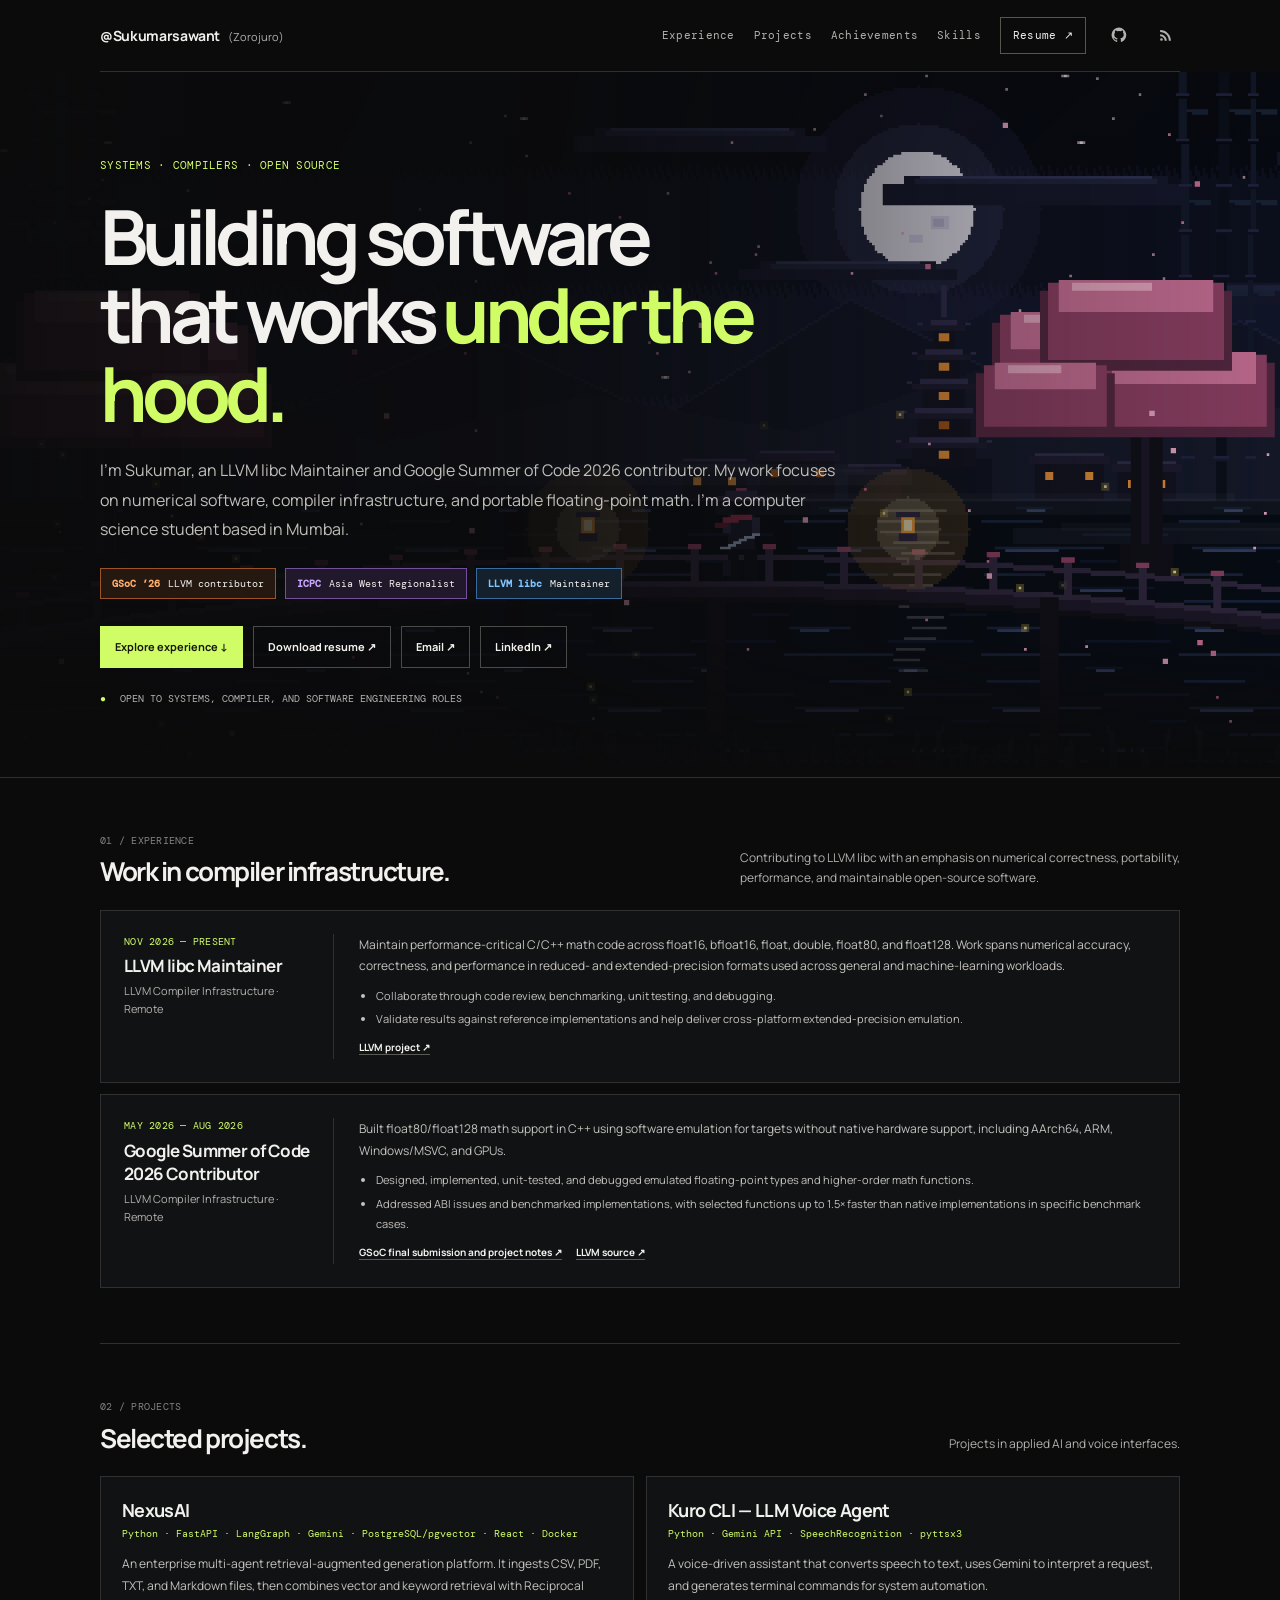
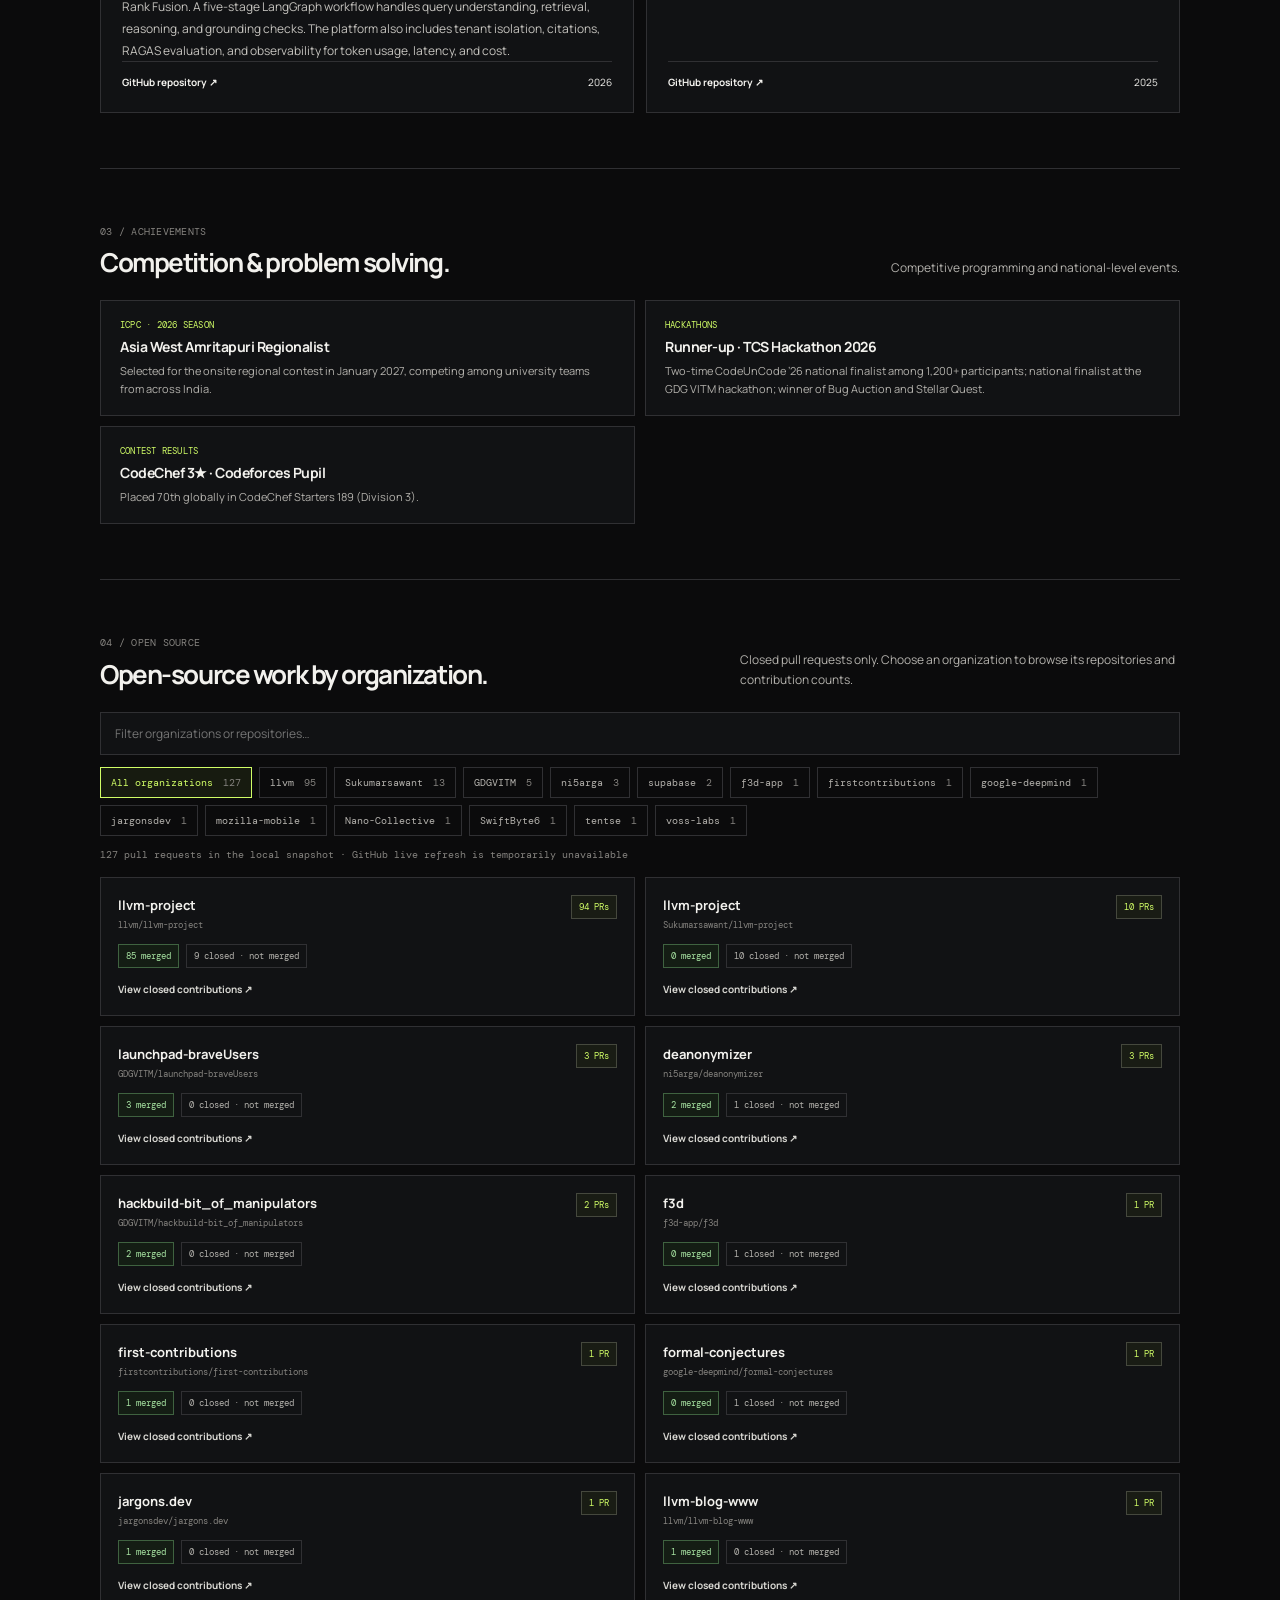
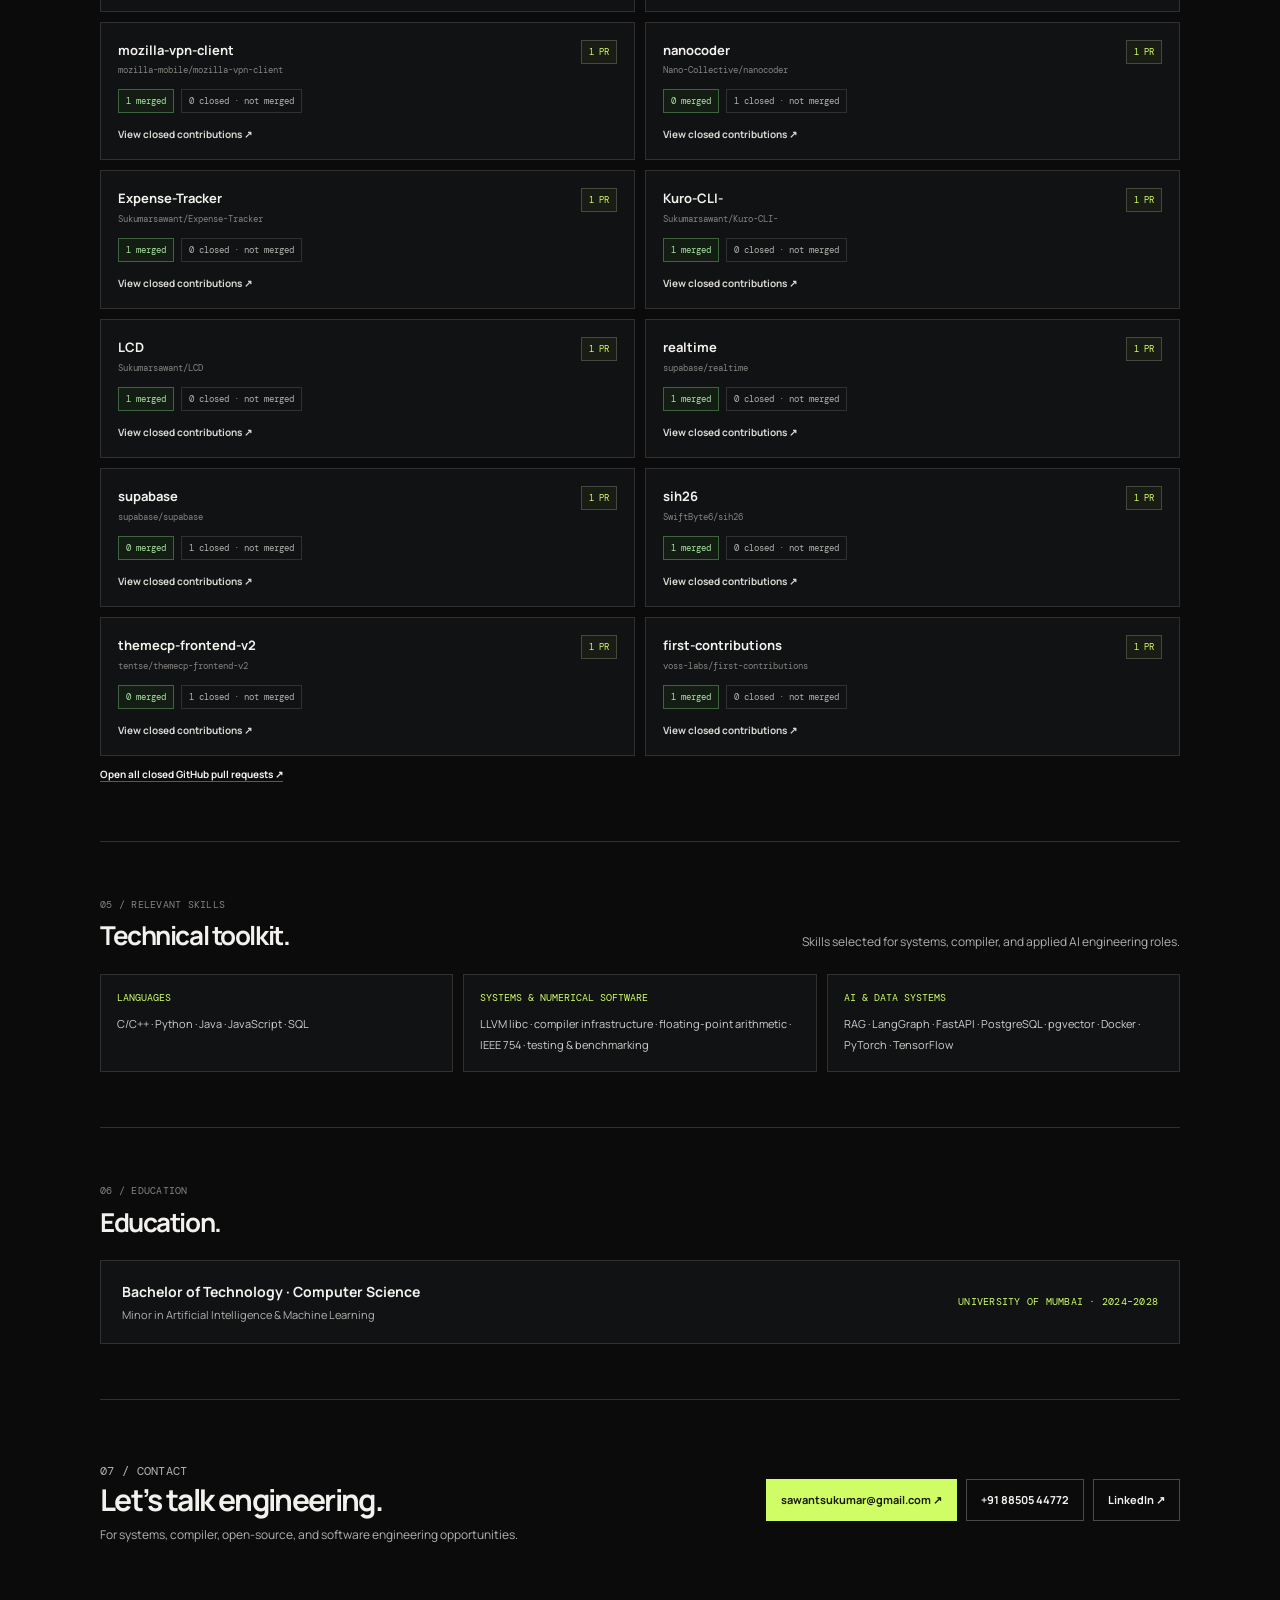
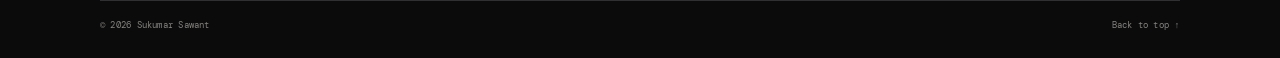
==== commit 37ed297b: "Add looping samurai hero video" ====
--- a/index.html
+++ b/index.html
@@ -19,11 +19,15 @@
 .contact{display:flex;align-items:center;justify-content:space-between;gap:25px}.contact h2{font-size:30px}.contact p{font-size:12px;color:var(--muted);margin:7px 0 0}.contact-links{display:flex;gap:9px;flex-wrap:wrap}.footer{display:flex;justify-content:space-between;padding:17px 0 25px;font-size:9px;color:var(--dim)}.footer a:hover{color:var(--accent)}
 @media(max-width:760px){.wrap{width:calc(100% - 34px)}.topbar{height:62px;gap:10px}.brand{font-size:12px}.brand span{font-size:10px}.nav{gap:8px}.nav a:not(.resume):not(.nav-icon){display:none}.nav .resume{font-size:10px;padding:7px 9px}.nav-icon{width:24px;height:26px}.hero{width:100vw;margin-left:-17px;padding:65px 17px 55px;min-height:0;align-items:flex-start}.hero:before{background:linear-gradient(90deg,rgba(11,11,12,.94),rgba(11,11,12,.64)),linear-gradient(0deg,#0b0b0c 0%,transparent 30%,rgba(11,11,12,.12) 100%)}.japan-scene{inset:0;width:100%;height:100%;aspect-ratio:auto;opacity:.86}.japan-scene img{width:100%;height:100%}.hero h1{font-size:clamp(43px,11vw,66px)}.lede{font-size:14px}.section{padding:43px 0}.section-head{display:block}.section-intro{margin-top:9px}.feature{grid-template-columns:1fr;gap:12px;padding:18px}.feature-aside{border-right:0;border-bottom:1px solid var(--line);padding:0 0 11px}.projects,.achievement-grid,.skills,.contribution-list{grid-template-columns:1fr}.project{min-height:195px}.education{align-items:flex-start;flex-direction:column}.education .meta{text-align:left}.contact{align-items:flex-start;flex-direction:column}.contact h2{font-size:27px}.footer{gap:14px;flex-wrap:wrap}.hero-badge{font-size:9px}}@media(prefers-reduced-motion:reduce){html{scroll-behavior:auto}*,*:before,*:after{transition:none!important;animation:none!important}}
 </style>
+<style>
+.hero:before{z-index:2}.hero-content{z-index:3}.hero-video{position:absolute;inset:0;z-index:1;width:100%;height:100%;object-fit:cover;object-position:center;opacity:0;transition:opacity .7s ease;pointer-events:none}.hero.video-ready .hero-video{opacity:1}.japan-scene{z-index:1;transition:opacity .7s ease}.hero.video-ready .japan-scene{opacity:0}
+@media(prefers-reduced-motion:reduce){.hero-video{display:none!important}}
+</style>
 </head>
 <body>
 <header class="wrap topbar"><a class="brand" href="#top">@Sukumarsawant <span>(Zorojuro)</span></a><nav class="nav" aria-label="Main navigation"><a href="#experience">Experience</a><a href="#projects">Projects</a><a href="#achievements">Achievements</a><a href="#skills">Skills</a><a class="resume" href="sukumar_resume.pdf" target="_blank" rel="noopener">Resume ↗</a><a class="nav-icon" href="https://github.com/sukumarsawant" target="_blank" rel="noopener" aria-label="GitHub profile" title="GitHub"><svg viewBox="0 0 24 24" aria-hidden="true"><path d="M12 .9a11.1 11.1 0 0 0-3.51 21.63c.55.1.76-.24.76-.54v-2.08c-3.1.67-3.76-1.32-3.76-1.32-.5-1.29-1.24-1.63-1.24-1.63-1.01-.69.08-.68.08-.68 1.12.08 1.71 1.15 1.71 1.15 1 1.71 2.61 1.22 3.25.94.1-.72.39-1.22.71-1.5-2.47-.28-5.07-1.24-5.07-5.51 0-1.22.44-2.22 1.15-3-.11-.28-.5-1.42.11-2.96 0 0 .94-.3 3.05 1.15a10.6 10.6 0 0 1 5.55 0c2.11-1.45 3.04-1.15 3.04-1.15.61 1.54.23 2.68.12 2.96.72.78 1.14 1.78 1.14 3.02 0 4.28-2.6 5.22-5.08 5.49.4.34.76 1 .76 2.02v3c0 .3.2.65.77.54A11.1 11.1 0 0 0 12 .9Z"/></svg></a><a class="nav-icon" href="rss.xml" aria-label="RSS feed" title="RSS feed"><svg viewBox="0 0 24 24" aria-hidden="true"><path d="M5.2 16.8a2 2 0 1 0 0 4 2 2 0 0 0 0-4Zm-2-6.1v3.1a6.9 6.9 0 0 1 6.9 6.9h3.1c0-5.5-4.5-10-10-10Zm0-6.2v3.1c7.2 0 13.1 5.9 13.1 13.1h3.1C19.4 11.8 12.1 4.5 3.2 4.5Z"/></svg></a></nav></header>
 <main id="top" class="wrap">
-<section class="hero"><div class="japan-scene" aria-hidden="true"><img class="scene-sky" data-depth="0.08" src="images/japan/Sky.png" alt=""><img class="scene-clouds" data-depth="0.12" src="images/japan/Clouds.png" alt=""><img class="scene-mountain-back" data-depth="0.2" src="images/japan/Mountain_Back.png" alt=""><img class="scene-fuji" data-depth="0.24" src="images/japan/Fuji.png" alt=""><img class="scene-mountain-middle" data-depth="0.32" src="images/japan/Mountain_Middle.png" alt=""><img class="scene-background-trees" data-depth="0.4" src="images/japan/BackgroundTrees.png" alt=""><img class="scene-mountain-front" data-depth="0.48" src="images/japan/Mountain_Front.png" alt=""><img class="scene-trees" data-depth="0.56" src="images/japan/Trees.png" alt=""><img class="scene-house" data-depth="0.62" src="images/japan/House.png" alt=""><img class="scene-shrine-multiple" data-depth="0.68" src="images/japan/Shrine_Multiple.png" alt=""><img class="scene-shrine-single" data-depth="0.73" src="images/japan/Shrine_Single.png" alt=""><img class="scene-grass" data-depth="0.86" src="images/japan/Gras.png" alt=""><img class="scene-ground" data-depth="1" src="images/japan/Ground.png" alt=""></div><div class="hero-content"><p class="eyebrow">Systems · Compilers · Open source</p><h1>Building software<br>that works <span>under the hood.</span></h1><p class="lede">I’m Sukumar, an LLVM libc Maintainer and Google Summer of Code 2026 contributor. My work focuses on numerical software, compiler infrastructure, and portable floating-point math. I’m a computer science student based in Mumbai.</p><div class="hero-badges"><a class="hero-badge hero-badge--gsoc" href="#experience"><b>GSoC ’26</b><span>LLVM contributor</span></a><a class="hero-badge hero-badge--icpc" href="#achievements"><b>ICPC</b><span>Asia West Regionalist</span></a><a class="hero-badge hero-badge--maintainer" href="#experience"><b>LLVM libc</b><span>Maintainer</span></a></div><div class="hero-links"><a class="button primary" href="#experience">Explore experience ↓</a><a class="button" href="sukumar_resume.pdf" target="_blank" rel="noopener">Download resume ↗</a><a class="button" href="mailto:sawantsukumar@gmail.com">Email ↗</a><a class="button" href="https://linkedin.com/in/sukumar-sawant" target="_blank" rel="noopener">LinkedIn ↗</a></div><div class="availability"><b>●</b> Open to systems, compiler, and software engineering roles</div></div></section>
+<section class="hero"><video class="hero-video" muted loop playsinline preload="metadata" aria-hidden="true"><source src="media/samurai-night-hero-loop.webm" type="video/webm"></video><div class="japan-scene" aria-hidden="true"><img class="scene-sky" data-depth="0.08" src="images/japan/Sky.png" alt=""><img class="scene-clouds" data-depth="0.12" src="images/japan/Clouds.png" alt=""><img class="scene-mountain-back" data-depth="0.2" src="images/japan/Mountain_Back.png" alt=""><img class="scene-fuji" data-depth="0.24" src="images/japan/Fuji.png" alt=""><img class="scene-mountain-middle" data-depth="0.32" src="images/japan/Mountain_Middle.png" alt=""><img class="scene-background-trees" data-depth="0.4" src="images/japan/BackgroundTrees.png" alt=""><img class="scene-mountain-front" data-depth="0.48" src="images/japan/Mountain_Front.png" alt=""><img class="scene-trees" data-depth="0.56" src="images/japan/Trees.png" alt=""><img class="scene-house" data-depth="0.62" src="images/japan/House.png" alt=""><img class="scene-shrine-multiple" data-depth="0.68" src="images/japan/Shrine_Multiple.png" alt=""><img class="scene-shrine-single" data-depth="0.73" src="images/japan/Shrine_Single.png" alt=""><img class="scene-grass" data-depth="0.86" src="images/japan/Gras.png" alt=""><img class="scene-ground" data-depth="1" src="images/japan/Ground.png" alt=""></div><div class="hero-content"><p class="eyebrow">Systems · Compilers · Open source</p><h1>Building software<br>that works <span>under the hood.</span></h1><p class="lede">I’m Sukumar, an LLVM libc Maintainer and Google Summer of Code 2026 contributor. My work focuses on numerical software, compiler infrastructure, and portable floating-point math. I’m a computer science student based in Mumbai.</p><div class="hero-badges"><a class="hero-badge hero-badge--gsoc" href="#experience"><b>GSoC ’26</b><span>LLVM contributor</span></a><a class="hero-badge hero-badge--icpc" href="#achievements"><b>ICPC</b><span>Asia West Regionalist</span></a><a class="hero-badge hero-badge--maintainer" href="#experience"><b>LLVM libc</b><span>Maintainer</span></a></div><div class="hero-links"><a class="button primary" href="#experience">Explore experience ↓</a><a class="button" href="sukumar_resume.pdf" target="_blank" rel="noopener">Download resume ↗</a><a class="button" href="mailto:sawantsukumar@gmail.com">Email ↗</a><a class="button" href="https://linkedin.com/in/sukumar-sawant" target="_blank" rel="noopener">LinkedIn ↗</a></div><div class="availability"><b>●</b> Open to systems, compiler, and software engineering roles</div></div></section>
 <section class="section" id="experience"><div class="section-head"><div><p class="section-label">01 / Experience</p><h2>Work in compiler infrastructure.</h2></div><p class="section-intro">Contributing to LLVM libc with an emphasis on numerical correctness, portability, performance, and maintainable open-source software.</p></div>
 <article class="feature"><div class="feature-aside"><div class="meta">Nov 2026 — Present</div><h3>LLVM libc Maintainer</h3><div class="org">LLVM Compiler Infrastructure · Remote</div></div><div class="feature-body"><p>Maintain performance-critical C/C++ math code across float16, bfloat16, float, double, float80, and float128. Work spans numerical accuracy, correctness, and performance in reduced- and extended-precision formats used across general and machine-learning workloads.</p><ul><li>Collaborate through code review, benchmarking, unit testing, and debugging.</li><li>Validate results against reference implementations and help deliver cross-platform extended-precision emulation.</li></ul><div class="inline-proof"><a class="plain-link" href="https://github.com/llvm/llvm-project" target="_blank" rel="noopener">LLVM project ↗</a></div></div></article>
 <article class="feature"><div class="feature-aside"><div class="meta">May 2026 — Aug 2026</div><h3>Google Summer of Code 2026 Contributor</h3><div class="org">LLVM Compiler Infrastructure · Remote</div></div><div class="feature-body"><p>Built float80/float128 math support in C++ using software emulation for targets without native hardware support, including AArch64, ARM, Windows/MSVC, and GPUs.</p><ul><li>Designed, implemented, unit-tested, and debugged emulated floating-point types and higher-order math functions.</li><li>Addressed ABI issues and benchmarked implementations, with selected functions up to 1.5× faster than native implementations in specific benchmark cases.</li></ul><div class="inline-proof"><a class="plain-link" href="https://gist.github.com/Sukumarsawant" target="_blank" rel="noopener">GSoC final submission and project notes ↗</a><a class="plain-link" href="https://github.com/llvm/llvm-project" target="_blank" rel="noopener">LLVM source ↗</a></div></div></article></section>
@@ -114,4 +118,5 @@
   schedule();
 })();
 </script>
+<script>(() => { const hero = document.querySelector(".hero"); const video = hero?.querySelector(".hero-video"); if (!hero || !video || matchMedia("(prefers-reduced-motion: reduce)").matches) return; video.addEventListener("playing", () => hero.classList.add("video-ready"), {once:true}); video.play().catch(() => {}); })();</script>
 </body></html>
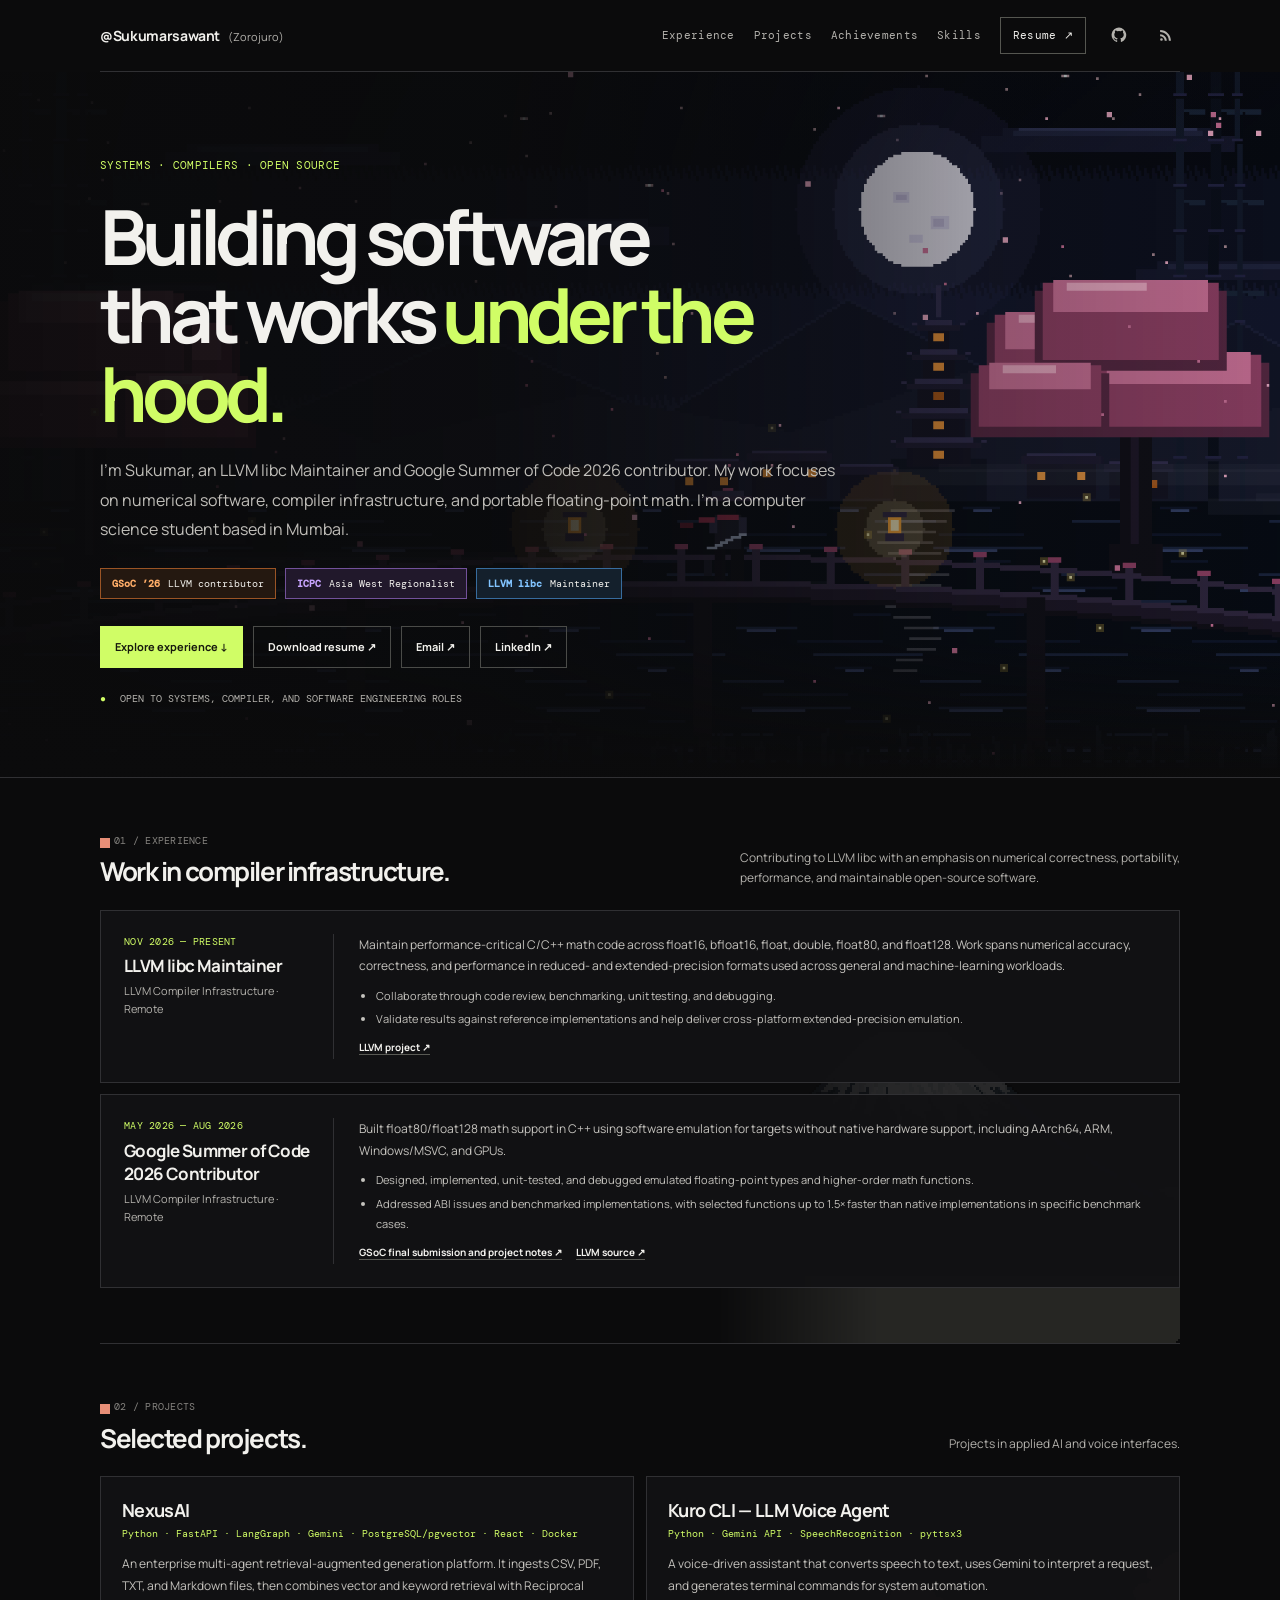
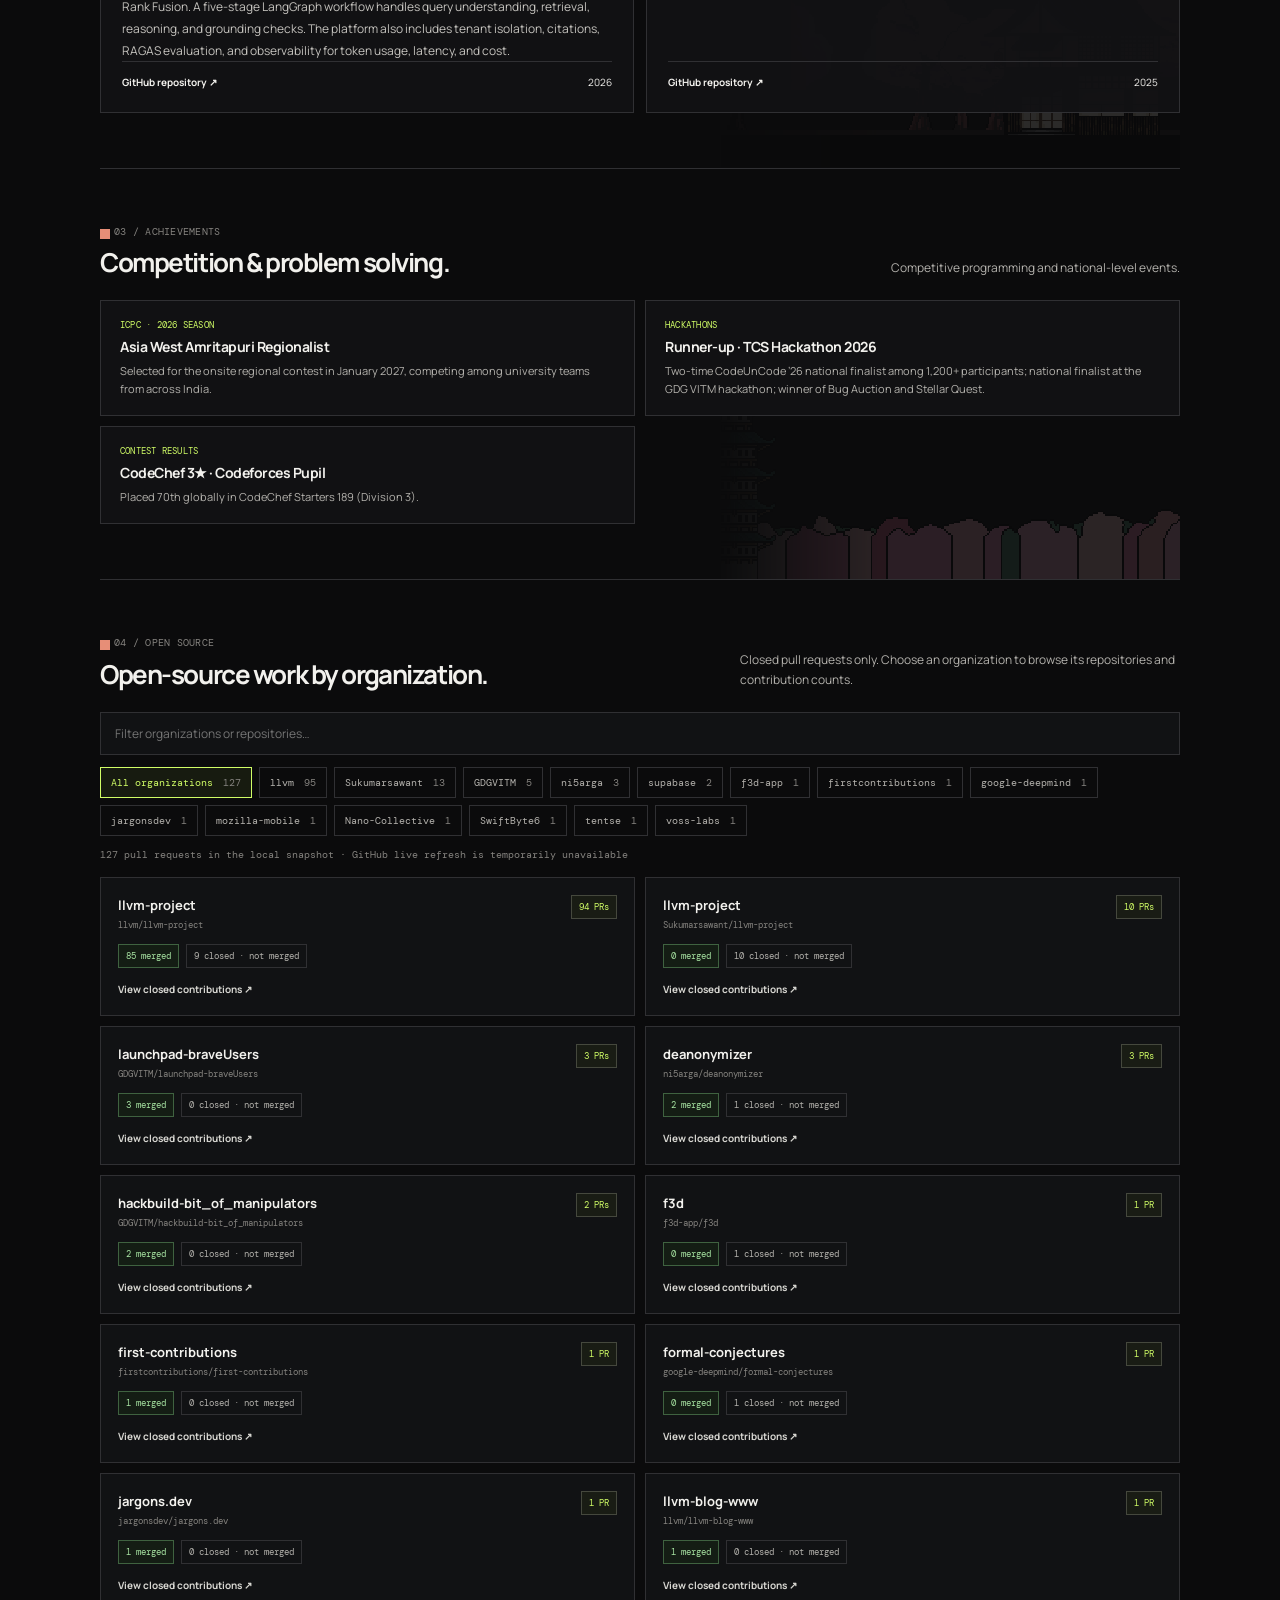
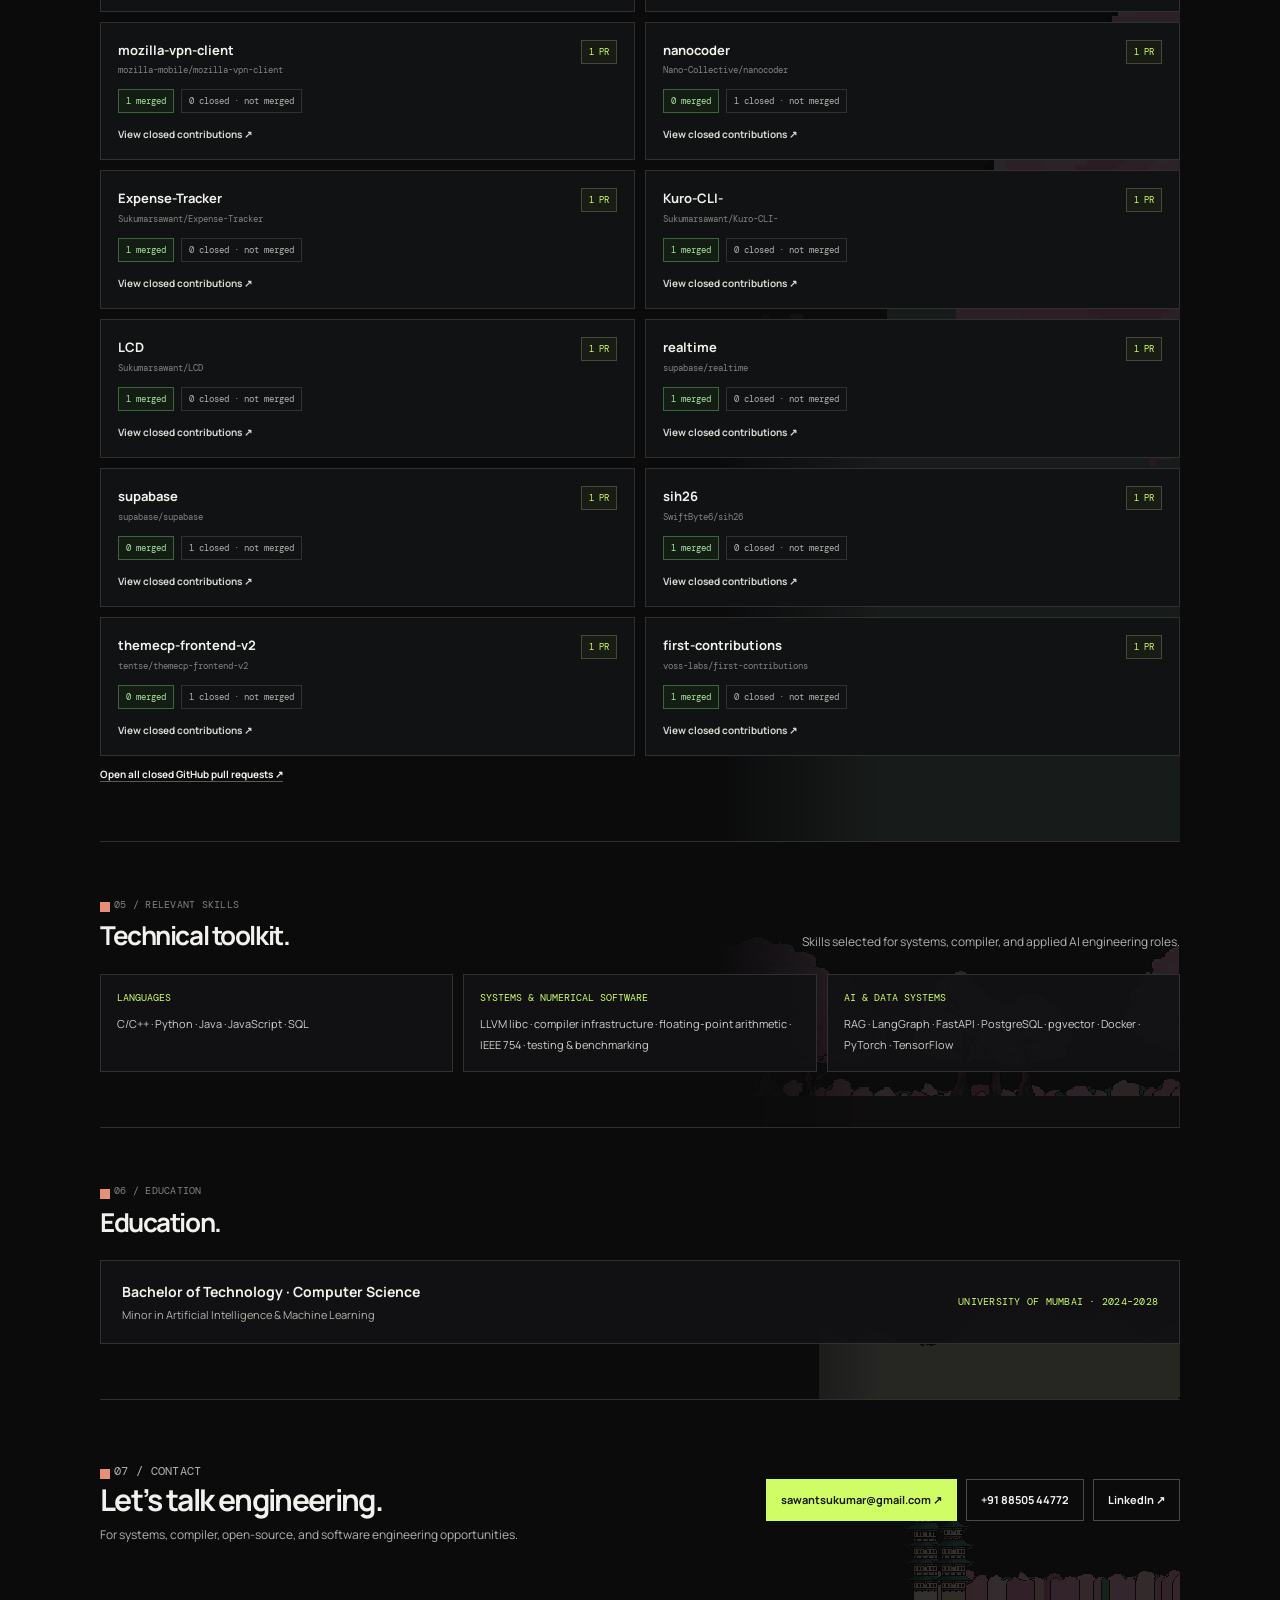
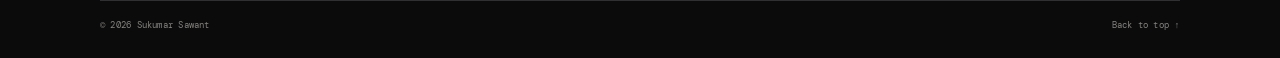
==== commit 08d047fa: "Extend pixel-art theme across portfolio" ====
--- a/index.html
+++ b/index.html
@@ -22,6 +22,24 @@
 <style>
 .hero:before{z-index:2}.hero-content{z-index:3}.hero-video{position:absolute;inset:0;z-index:1;width:100%;height:100%;object-fit:cover;object-position:center;opacity:0;transition:opacity .7s ease;pointer-events:none}.hero.video-ready .hero-video{opacity:1}.japan-scene{z-index:1;transition:opacity .7s ease}.hero.video-ready .japan-scene{opacity:0}
 @media(prefers-reduced-motion:reduce){.hero-video{display:none!important}}
+</style>
+<style>
+/* Carry the pixel-art world through the portfolio with quiet, section-specific landmarks. */
+.section{position:relative;isolation:isolate;overflow:hidden}
+.section:before{content:"";position:absolute;z-index:0;inset:0 0 0 auto;width:min(43%,500px);pointer-events:none;background-repeat:no-repeat;background-position:right center;background-size:auto 78%;opacity:.13;image-rendering:pixelated;mask-image:linear-gradient(90deg,transparent 0%,#000 35%)}
+.section>*{position:relative;z-index:1}
+#experience:before{background-image:url("images/japan/Fuji.png"),url("images/japan/Mountain_Back.png");background-size:auto 76%,auto 67%;background-position:right 18% center,right bottom}
+#projects:before{background-image:url("images/japan/House.png"),url("images/japan/Trees.png");background-size:auto 57%,auto 66%;background-position:right 13% bottom,right bottom}
+#achievements:before{background-image:url("images/japan/Shrine_Single.png"),url("images/japan/BackgroundTrees.png");background-size:auto 72%,auto 75%;background-position:right 17% bottom,right bottom}
+#opensource:before{background-image:url("images/japan/Mountain_Middle.png"),url("images/japan/Trees.png");background-size:auto 67%,auto 60%;background-position:right 10% bottom,right bottom}
+#skills:before{background-image:url("images/japan/Trees.png"),url("images/japan/BackgroundTrees.png");background-size:auto 82%,auto 76%;background-position:right 10% bottom,right bottom}
+#education:before{background-image:url("images/japan/Mountain_Back.png");background-size:auto 68%;background-position:right bottom}
+#contact:before{background-image:url("images/japan/Shrine_Multiple.png"),url("images/japan/BackgroundTrees.png");background-size:auto 77%,auto 68%;background-position:right 8% bottom,right bottom;opacity:.16}
+.section-label{display:flex;align-items:center;gap:8px}
+.section-label:before{content:"";width:6px;height:6px;flex:0 0 6px;background:#ff9d83;box-shadow:4px 0 #ff9d83,0 4px #ff9d83,4px 4px #ff9d83;opacity:.9}
+.project,.feature,.award,.skill-group,.education{background-color:rgba(17,18,20,.94)}
+@media(max-width:760px){.section:before{width:60%;background-size:auto 58%;opacity:.09}#contact:before{opacity:.11}.section>*{z-index:1}}
+@media(prefers-reduced-motion:reduce){.section:before{scroll-behavior:auto}}
 </style>
 </head>
 <body>
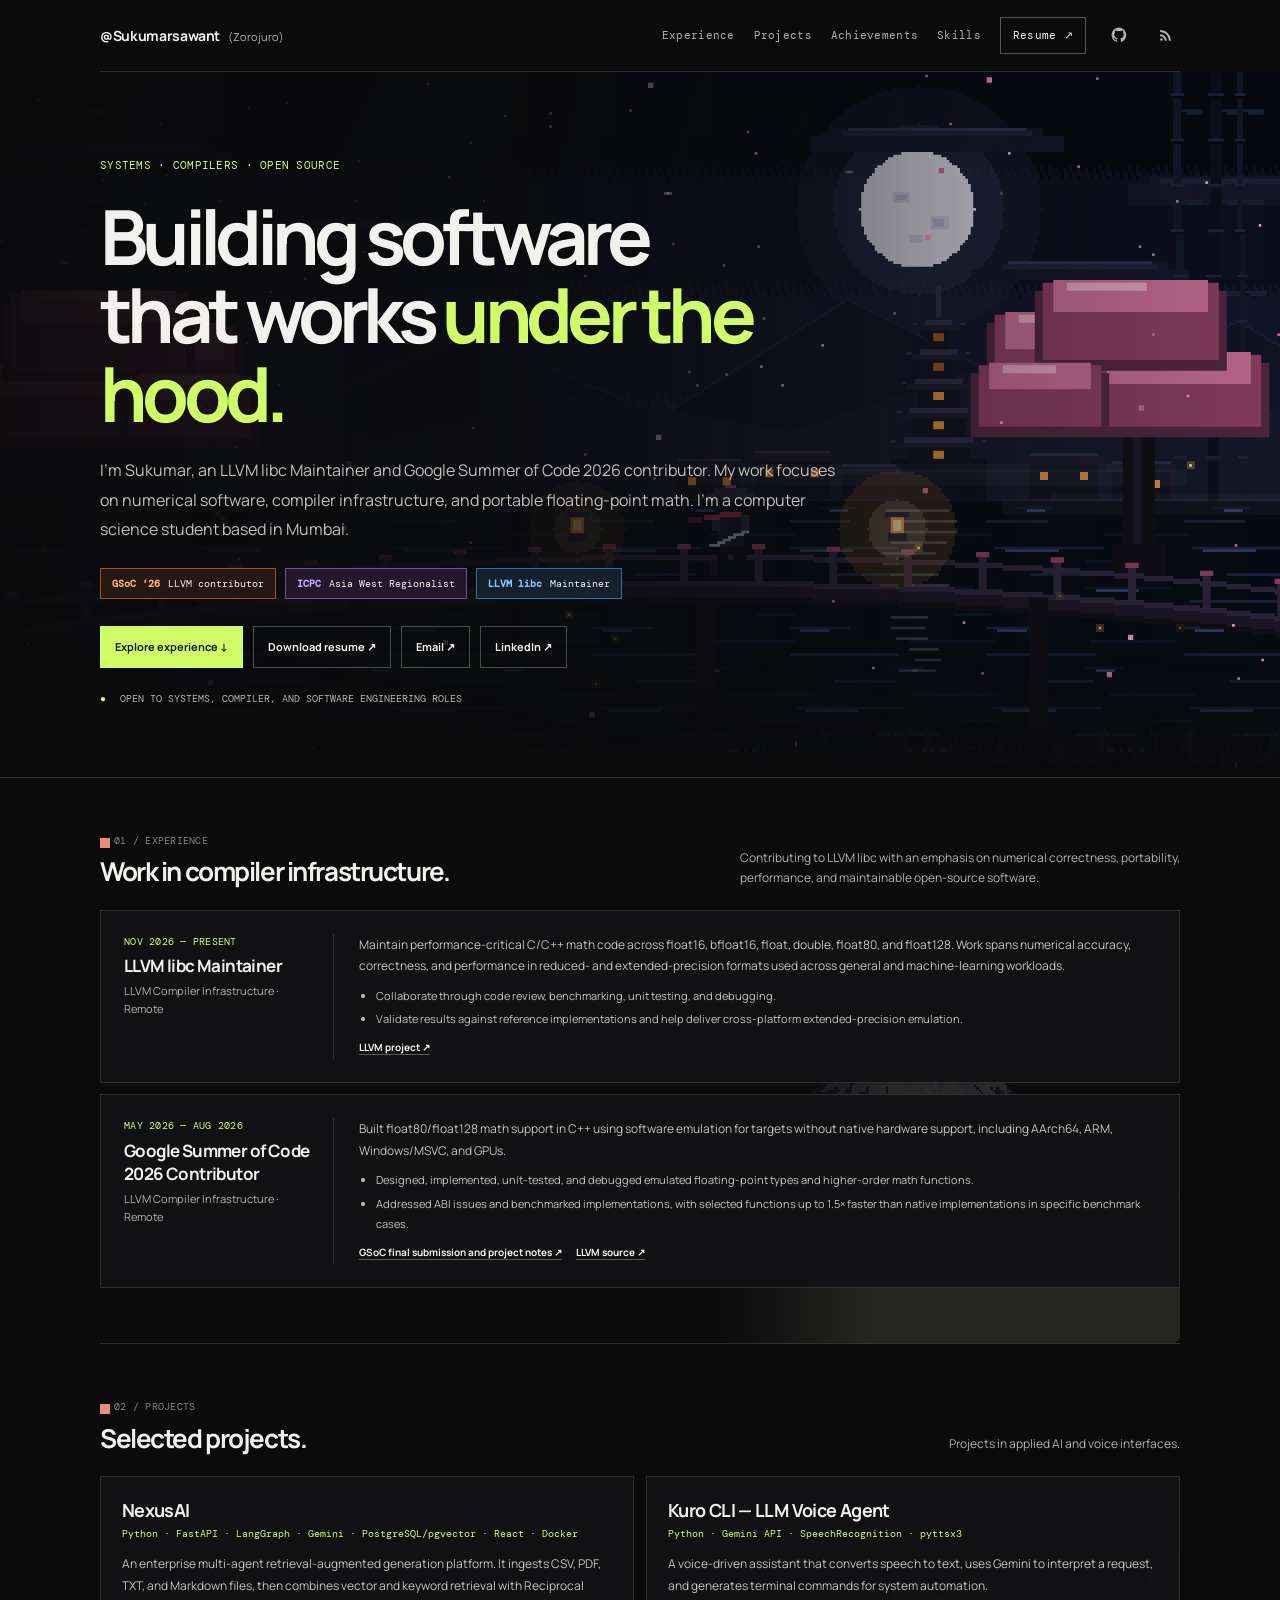
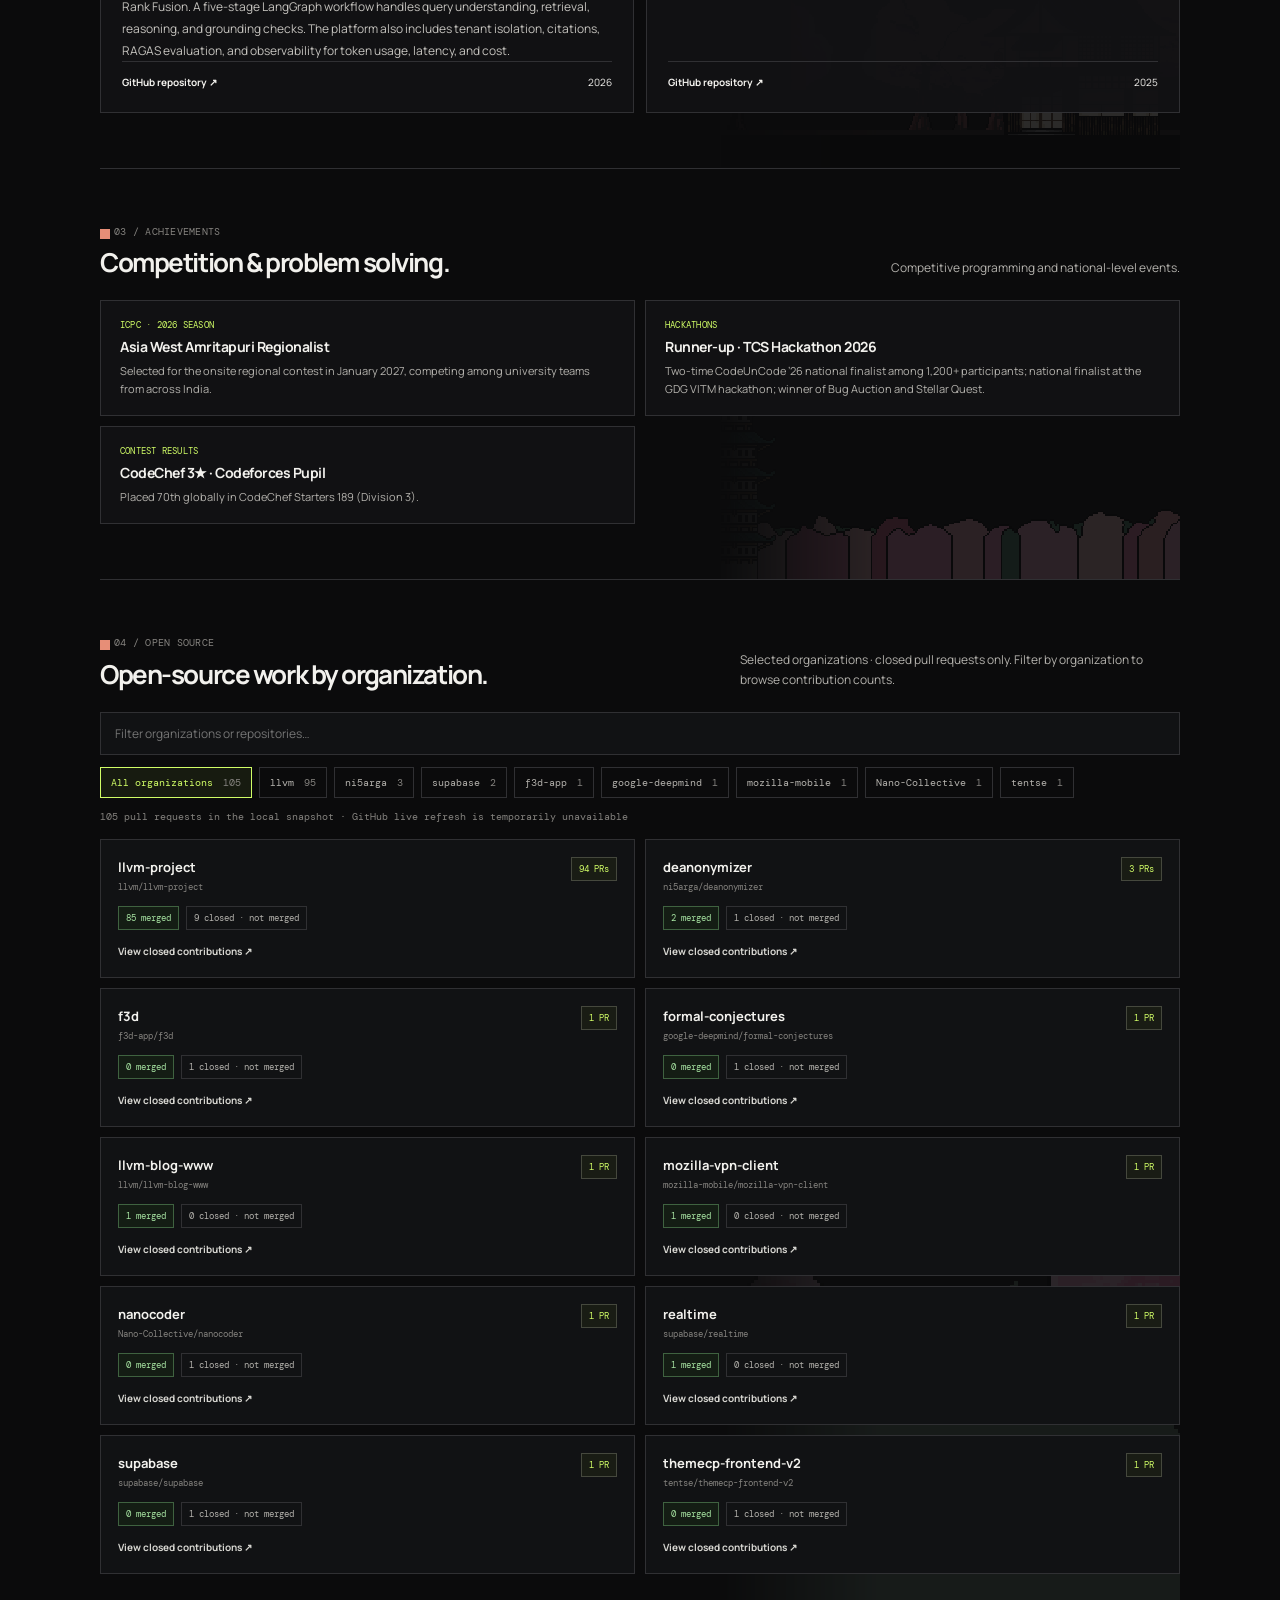
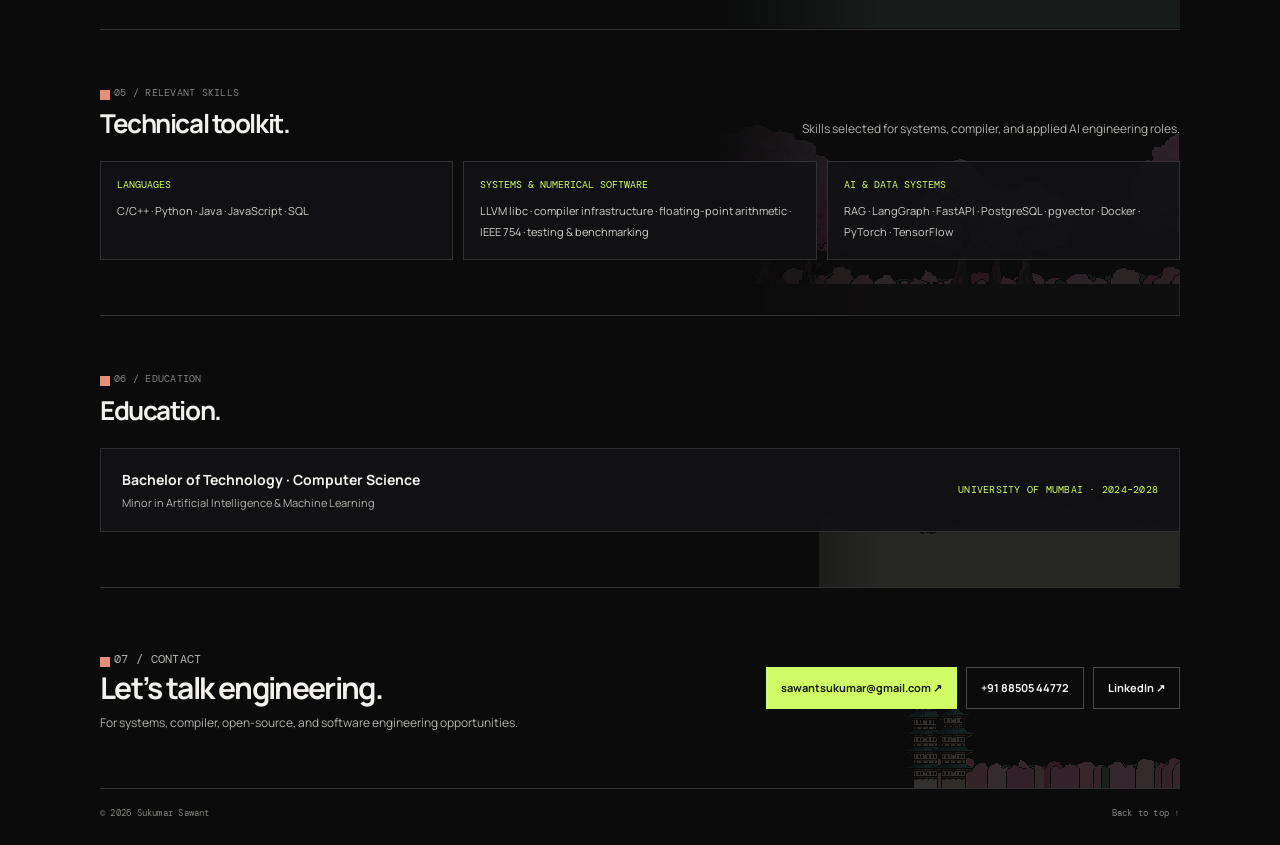
==== commit 014fcd31: "Curate selected open-source repositories" ====
--- a/index.html
+++ b/index.html
@@ -58,7 +58,7 @@
 <article class="award"><div class="meta">Hackathons</div><h3>Runner-up · TCS Hackathon 2026</h3><p>Two-time CodeUnCode ’26 national finalist among 1,200+ participants; national finalist at the GDG VITM hackathon; winner of Bug Auction and Stellar Quest.</p></article>
 <article class="award"><div class="meta">Contest results</div><h3>CodeChef 3★ · Codeforces Pupil</h3><p>Placed 70th globally in CodeChef Starters 189 (Division 3).</p></article>
 </div></section>
-<section class="section" id="opensource"><div class="section-head"><div><p class="section-label">04 / Open source</p><h2>Open-source work by organization.</h2></div><p class="section-intro">Closed pull requests only. Choose an organization to browse its repositories and contribution counts.</p></div><div class="contribution-tools"><input id="contributionSearch" class="contribution-search" type="search" placeholder="Filter organizations or repositories…" aria-label="Filter organizations or repositories"><div id="orgFilters" class="filter-row" aria-label="Filter by organization"></div><p class="contribution-count" id="contributionCount" aria-live="polite">Loading merged and closed contributions…</p></div><div class="contribution-list" id="contributionList"></div><div class="inline-proof"><a class="plain-link" href="https://github.com/search?q=author%3Asukumarsawant+is%3Apr+state%3Aclosed&amp;type=pullrequests" target="_blank" rel="noopener">Open all closed GitHub pull requests ↗</a></div></section>
+<section class="section" id="opensource"><div class="section-head"><div><p class="section-label">04 / Open source</p><h2>Open-source work by organization.</h2></div><p class="section-intro">Selected organizations · closed pull requests only. Filter by organization to browse contribution counts.</p></div><div class="contribution-tools"><input id="contributionSearch" class="contribution-search" type="search" placeholder="Filter organizations or repositories…" aria-label="Filter organizations or repositories"><div id="orgFilters" class="filter-row" aria-label="Filter by organization"></div><p class="contribution-count" id="contributionCount" aria-live="polite">Loading merged and closed contributions…</p></div><div class="contribution-list" id="contributionList"></div></section>
 <section class="section" id="skills"><div class="section-head"><div><p class="section-label">05 / Relevant skills</p><h2>Technical toolkit.</h2></div><p class="section-intro">Skills selected for systems, compiler, and applied AI engineering roles.</p></div><div class="skills"><article class="skill-group"><h3>Languages</h3><p>C/C++ · Python · Java · JavaScript · SQL</p></article><article class="skill-group"><h3>Systems &amp; numerical software</h3><p>LLVM libc · compiler infrastructure · floating-point arithmetic · IEEE 754 · testing &amp; benchmarking</p></article><article class="skill-group"><h3>AI &amp; data systems</h3><p>RAG · LangGraph · FastAPI · PostgreSQL · pgvector · Docker · PyTorch · TensorFlow</p></article></div></section>
 <section class="section" id="education"><div class="section-head"><div><p class="section-label">06 / Education</p><h2>Education.</h2></div></div><article class="education"><div><h3>Bachelor of Technology · Computer Science</h3><p>Minor in Artificial Intelligence &amp; Machine Learning</p></div><div class="meta">University of Mumbai · 2024–2028</div></article></section>
 <section class="section contact" id="contact"><div><p class="section-label">07 / Contact</p><h2>Let’s talk engineering.</h2><p>For systems, compiler, open-source, and software engineering opportunities.</p></div><div class="contact-links"><a class="button primary" href="mailto:sawantsukumar@gmail.com">sawantsukumar@gmail.com ↗</a><a class="button" href="tel:+918850544772">+91 88505 44772</a><a class="button" href="https://linkedin.com/in/sukumar-sawant" target="_blank" rel="noopener">LinkedIn ↗</a></div></section>
@@ -73,6 +73,8 @@
   let contributions = [];
   let selectedOrg = 'all';
   const escapeHtml = (value) => String(value).replace(/[&<>"']/g, (c) => ({'&':'&amp;','<':'&lt;','>':'&gt;','"':'&quot;',"'":'&#39;'}[c]));
+  const includedRepositories = new Set(['llvm/llvm-project','ni5arga/deanonymizer','f3d-app/f3d','google-deepmind/formal-conjectures','llvm/llvm-blog-www','mozilla-mobile/mozilla-vpn-client','Nano-Collective/nanocoder','supabase/realtime','supabase/supabase','tentse/themecp-frontend-v2']);
+  const keepSelected = (items) => items.filter((item) => includedRepositories.has(`${item.organization}/${item.repository}`));
   function drawFilters() {
     const totals = new Map();
     contributions.forEach((item) => totals.set(item.organization, (totals.get(item.organization) || 0) + 1));
@@ -105,13 +107,13 @@
         all.push(...data.items);
         if (page * 100 >= data.total_count) break;
       }
-      contributions = all.map((item) => { const parts = item.repository_url.replace('https://api.github.com/repos/','').split('/'); return {organization:parts[0],repository:parts[1],title:item.title,url:item.html_url,state:item.state,merged:Boolean(item.pull_request?.merged_at)}; });
+      contributions = keepSelected(all.map((item) => { const parts = item.repository_url.replace('https://api.github.com/repos/','').split('/'); return {organization:parts[0],repository:parts[1],title:item.title,url:item.html_url,state:item.state,merged:Boolean(item.pull_request?.merged_at)}; }));
       drawFilters(); drawList();
     } catch (error) {
       count.textContent = `${contributions.length} pull requests in the local snapshot · GitHub live refresh is temporarily unavailable`;
     }
   }
-  fetch('contributions.json').then((r) => r.json()).then((data) => { contributions = data.filter((item) => item.state === 'closed').map((item) => ({...item})); drawFilters(); drawList(); syncGitHub(); }).catch(() => { count.textContent = 'Could not load the contribution snapshot.'; syncGitHub(); });
+  fetch('contributions.json').then((r) => r.json()).then((data) => { contributions = keepSelected(data.filter((item) => item.state === 'closed').map((item) => ({...item}))); drawFilters(); drawList(); syncGitHub(); }).catch(() => { count.textContent = 'Could not load the contribution snapshot.'; syncGitHub(); });
 })();
 </script>
 <script>
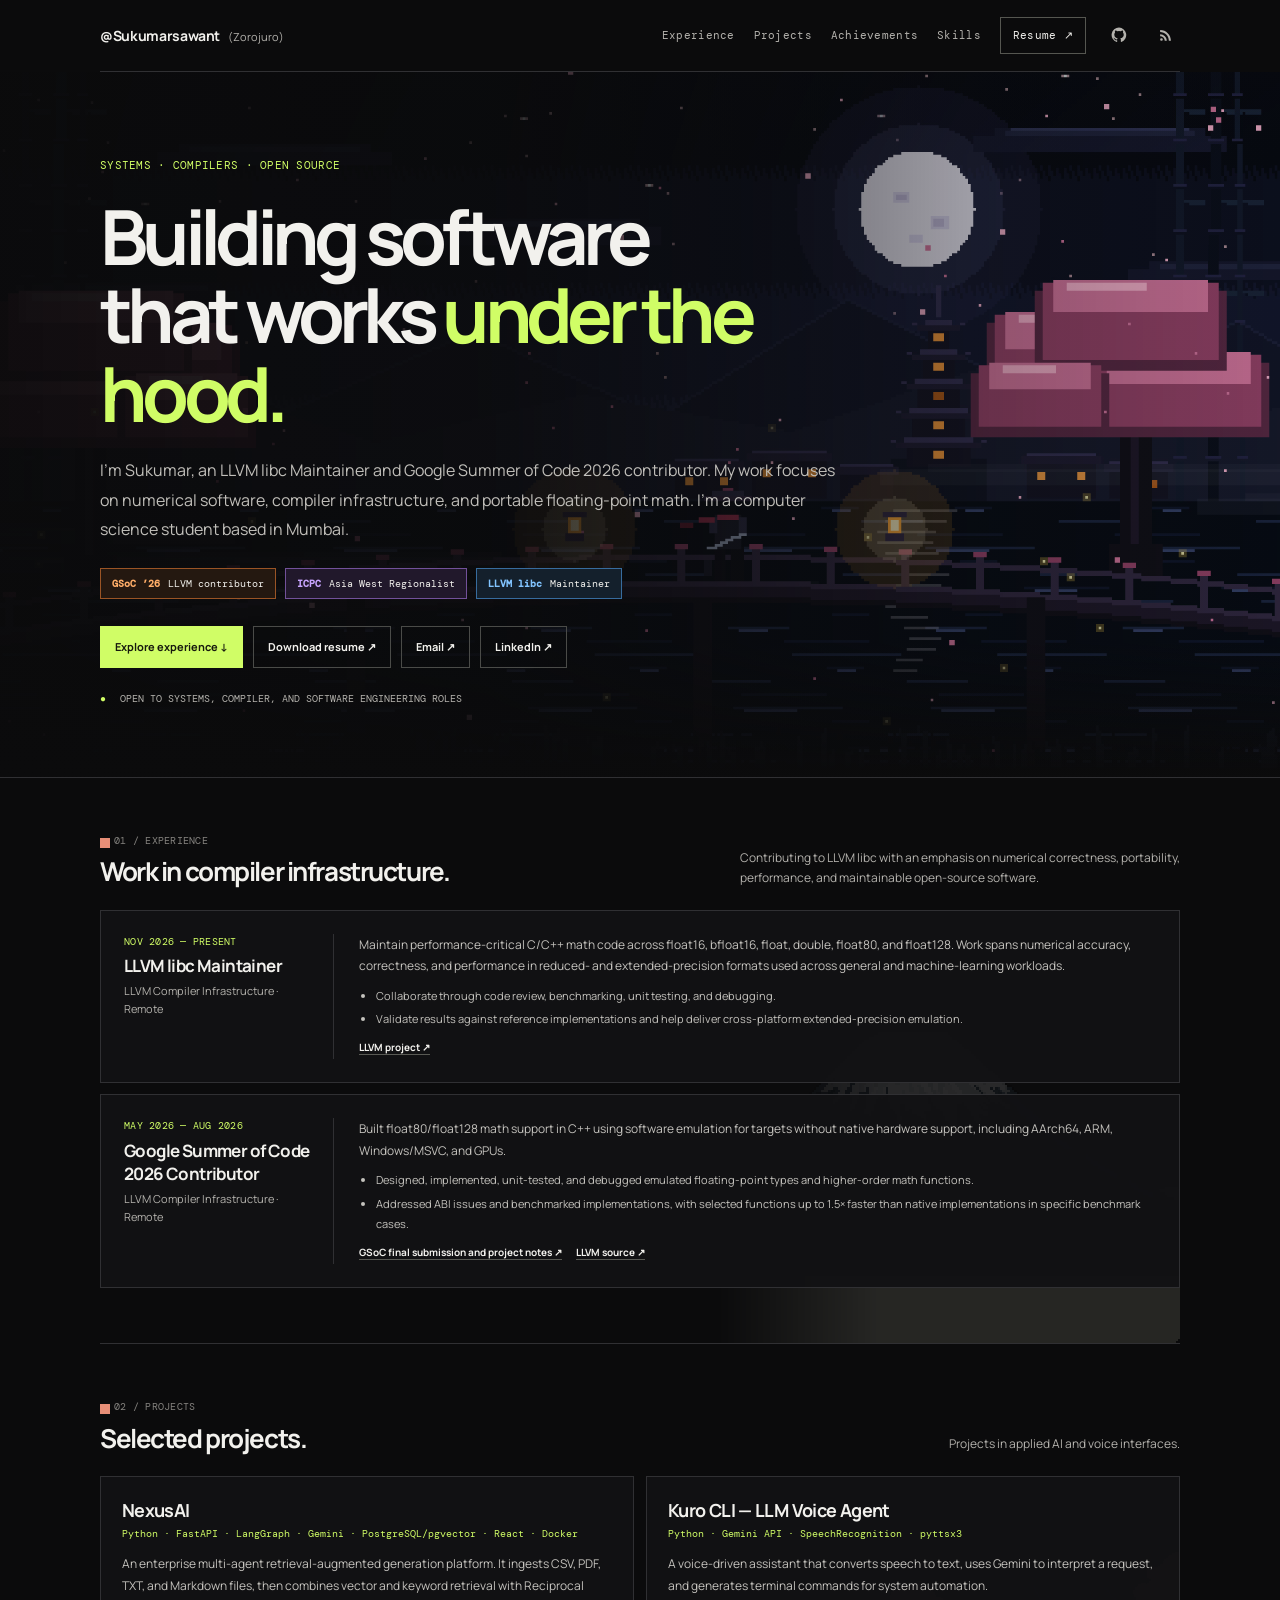
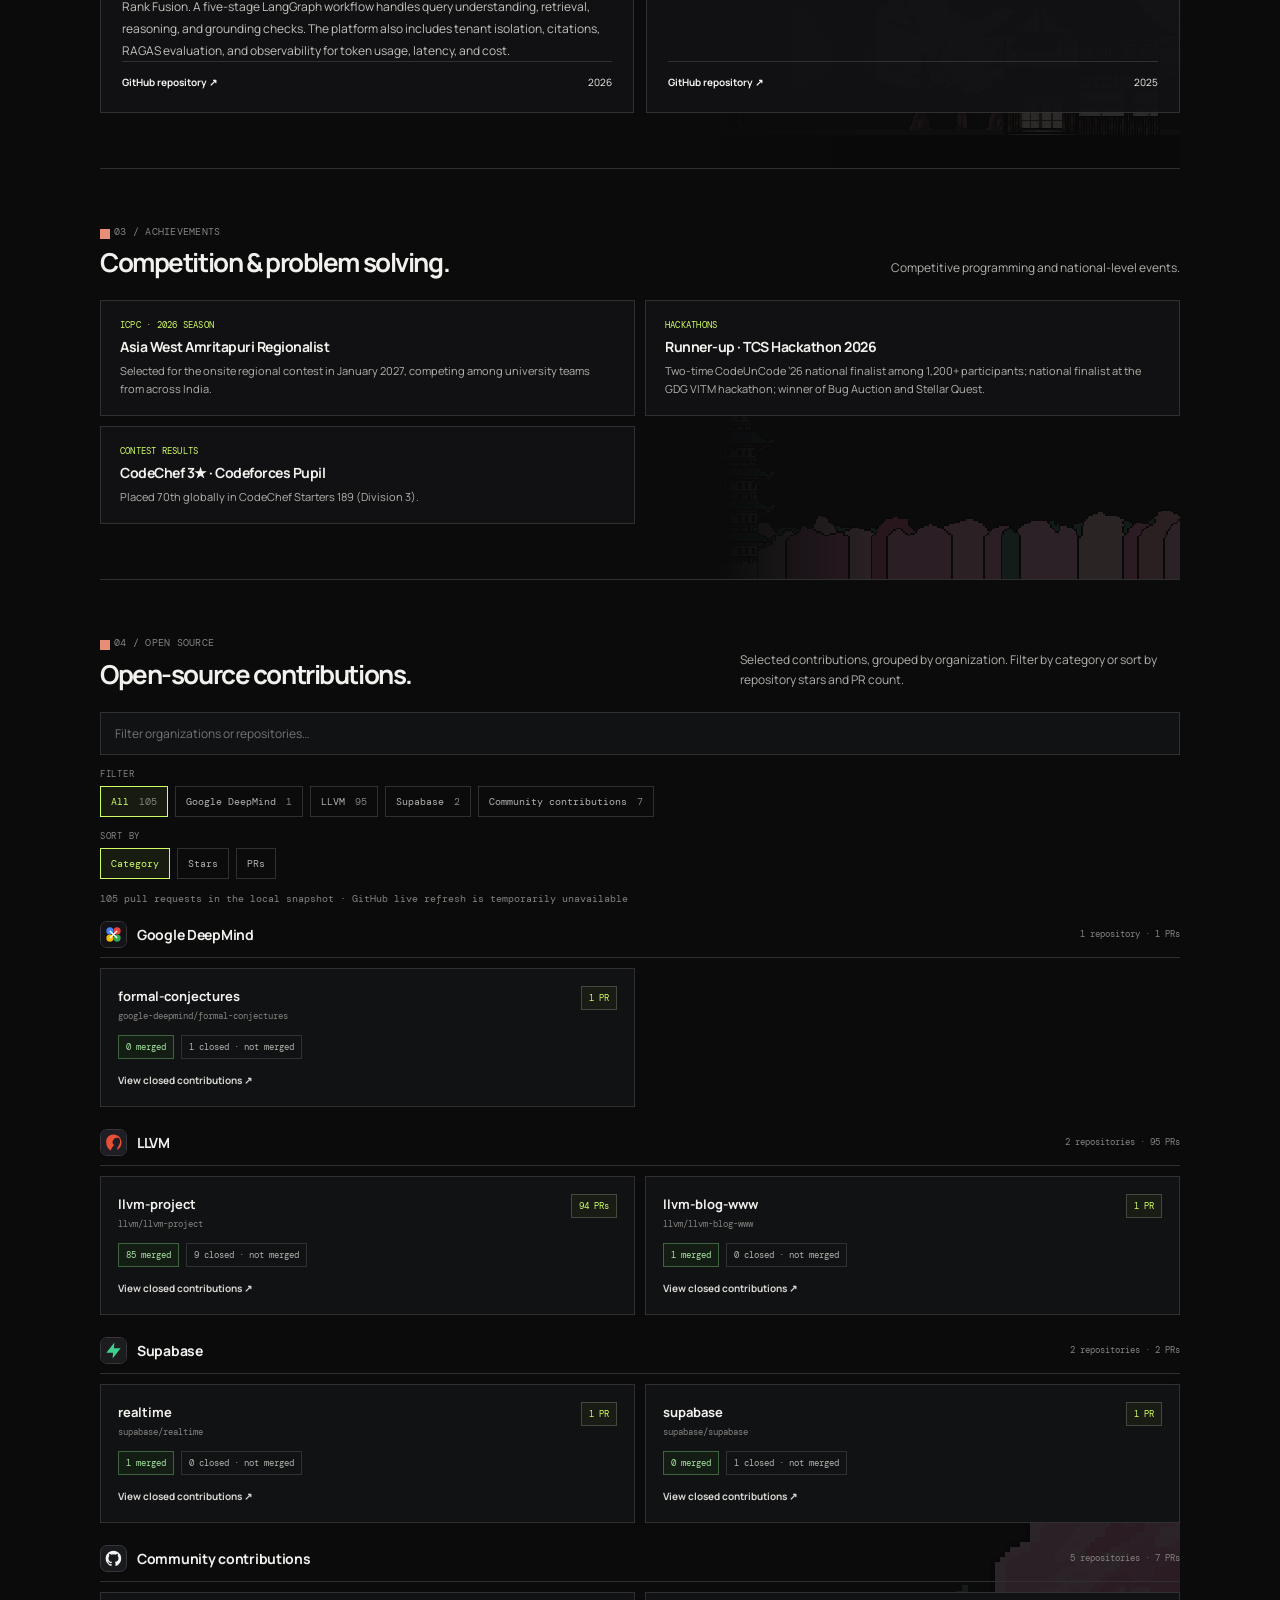
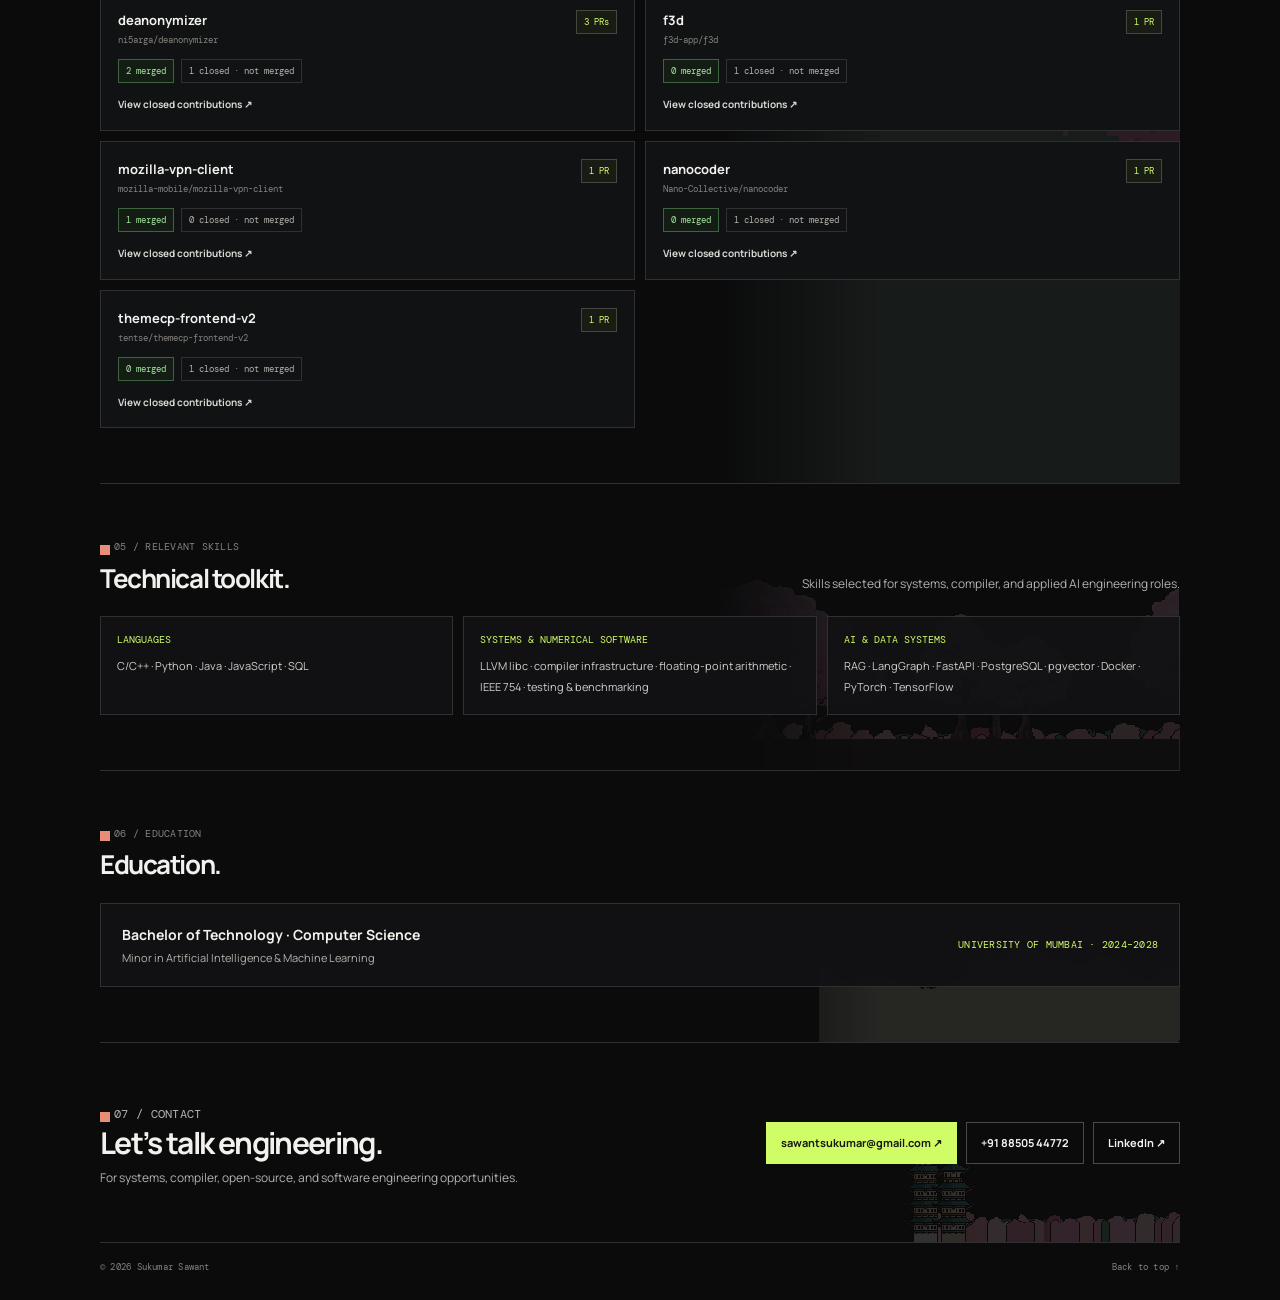
==== commit 37e008f9: "Group and filter open-source contributions" ====
--- a/index.html
+++ b/index.html
@@ -40,6 +40,9 @@
 .project,.feature,.award,.skill-group,.education{background-color:rgba(17,18,20,.94)}
 @media(max-width:760px){.section:before{width:60%;background-size:auto 58%;opacity:.09}#contact:before{opacity:.11}.section>*{z-index:1}}
 @media(prefers-reduced-motion:reduce){.section:before{scroll-behavior:auto}}
+.contribution-tools{gap:13px}.contribution-filter-block{display:grid;gap:6px}.control-label{font:9px "DM Mono",monospace;letter-spacing:.08em;text-transform:uppercase;color:var(--dim)}.contribution-sort .filter-btn[aria-pressed="true"]{border-color:#777;background:#202023;color:var(--ink)}
+.contribution-list{display:grid;grid-template-columns:1fr;gap:22px}.contribution-group{min-width:0}.contribution-group-head{display:flex;align-items:center;gap:10px;margin:0 0 10px;padding-bottom:9px;border-bottom:1px solid var(--line)}.contribution-group-head img,.contribution-group-mark{width:27px;height:27px;flex:0 0 27px;border:1px solid #37373b;border-radius:7px}.contribution-group-head img{display:block}.contribution-group-mark{display:grid;place-items:center;background:#191a1d;color:#f4f4f2}.contribution-group-mark svg{width:17px;height:17px;fill:currentColor}.contribution-group-title{font-size:14px;margin:0;letter-spacing:-.02em}.contribution-group-meta{font:9px "DM Mono",monospace;color:var(--dim);margin-left:auto}.contribution-group-cards{display:grid;grid-template-columns:repeat(2,minmax(0,1fr));gap:10px}.repo-stars{font:9px "DM Mono",monospace;color:var(--dim)}
+@media(max-width:760px){.contribution-group-cards{grid-template-columns:1fr}.contribution-group-meta{font-size:8px}}
 </style>
 </head>
 <body>
@@ -58,7 +61,7 @@
 <article class="award"><div class="meta">Hackathons</div><h3>Runner-up · TCS Hackathon 2026</h3><p>Two-time CodeUnCode ’26 national finalist among 1,200+ participants; national finalist at the GDG VITM hackathon; winner of Bug Auction and Stellar Quest.</p></article>
 <article class="award"><div class="meta">Contest results</div><h3>CodeChef 3★ · Codeforces Pupil</h3><p>Placed 70th globally in CodeChef Starters 189 (Division 3).</p></article>
 </div></section>
-<section class="section" id="opensource"><div class="section-head"><div><p class="section-label">04 / Open source</p><h2>Open-source work by organization.</h2></div><p class="section-intro">Selected organizations · closed pull requests only. Filter by organization to browse contribution counts.</p></div><div class="contribution-tools"><input id="contributionSearch" class="contribution-search" type="search" placeholder="Filter organizations or repositories…" aria-label="Filter organizations or repositories"><div id="orgFilters" class="filter-row" aria-label="Filter by organization"></div><p class="contribution-count" id="contributionCount" aria-live="polite">Loading merged and closed contributions…</p></div><div class="contribution-list" id="contributionList"></div></section>
+<section class="section" id="opensource"><div class="section-head"><div><p class="section-label">04 / Open source</p><h2>Open-source contributions.</h2></div><p class="section-intro">Selected contributions, grouped by organization. Filter by category or sort by repository stars and PR count.</p></div><div class="contribution-tools"><input id="contributionSearch" class="contribution-search" type="search" placeholder="Filter organizations or repositories…" aria-label="Filter organizations or repositories"><div class="contribution-filter-block"><span class="control-label">Filter</span><div id="orgFilters" class="filter-row" aria-label="Filter contributions by category"></div></div><div class="contribution-filter-block"><span class="control-label">Sort by</span><div id="contributionSort" class="filter-row" aria-label="Sort contributions"><button class="filter-btn" data-sort="category" aria-pressed="true">Category</button><button class="filter-btn" data-sort="stars" aria-pressed="false">Stars</button><button class="filter-btn" data-sort="prs" aria-pressed="false">PRs</button></div></div><p class="contribution-count" id="contributionCount" aria-live="polite">Loading merged and closed contributions…</p></div><div class="contribution-list" id="contributionList"></div></section>
 <section class="section" id="skills"><div class="section-head"><div><p class="section-label">05 / Relevant skills</p><h2>Technical toolkit.</h2></div><p class="section-intro">Skills selected for systems, compiler, and applied AI engineering roles.</p></div><div class="skills"><article class="skill-group"><h3>Languages</h3><p>C/C++ · Python · Java · JavaScript · SQL</p></article><article class="skill-group"><h3>Systems &amp; numerical software</h3><p>LLVM libc · compiler infrastructure · floating-point arithmetic · IEEE 754 · testing &amp; benchmarking</p></article><article class="skill-group"><h3>AI &amp; data systems</h3><p>RAG · LangGraph · FastAPI · PostgreSQL · pgvector · Docker · PyTorch · TensorFlow</p></article></div></section>
 <section class="section" id="education"><div class="section-head"><div><p class="section-label">06 / Education</p><h2>Education.</h2></div></div><article class="education"><div><h3>Bachelor of Technology · Computer Science</h3><p>Minor in Artificial Intelligence &amp; Machine Learning</p></div><div class="meta">University of Mumbai · 2024–2028</div></article></section>
 <section class="section contact" id="contact"><div><p class="section-label">07 / Contact</p><h2>Let’s talk engineering.</h2><p>For systems, compiler, open-source, and software engineering opportunities.</p></div><div class="contact-links"><a class="button primary" href="mailto:sawantsukumar@gmail.com">sawantsukumar@gmail.com ↗</a><a class="button" href="tel:+918850544772">+91 88505 44772</a><a class="button" href="https://linkedin.com/in/sukumar-sawant" target="_blank" rel="noopener">LinkedIn ↗</a></div></section>
@@ -68,35 +71,69 @@
 (() => {
   const list = document.getElementById('contributionList');
   const orgFilters = document.getElementById('orgFilters');
+  const sortControls = document.getElementById('contributionSort');
   const count = document.getElementById('contributionCount');
   const search = document.getElementById('contributionSearch');
   let contributions = [];
-  let selectedOrg = 'all';
+  let selectedCategory = 'all';
+  let sortBy = 'category';
+  const starsByRepository = new Map();
   const escapeHtml = (value) => String(value).replace(/[&<>"']/g, (c) => ({'&':'&amp;','<':'&lt;','>':'&gt;','"':'&quot;',"'":'&#39;'}[c]));
   const includedRepositories = new Set(['llvm/llvm-project','ni5arga/deanonymizer','f3d-app/f3d','google-deepmind/formal-conjectures','llvm/llvm-blog-www','mozilla-mobile/mozilla-vpn-client','Nano-Collective/nanocoder','supabase/realtime','supabase/supabase','tentse/themecp-frontend-v2']);
   const keepSelected = (items) => items.filter((item) => includedRepositories.has(`${item.organization}/${item.repository}`));
+  const categoryInfo = {
+    'Google DeepMind':{logo:'images/oss/deepmind.svg',repos:['google-deepmind/formal-conjectures']},
+    'LLVM':{logo:'images/oss/llvm.svg',repos:['llvm/llvm-project','llvm/llvm-blog-www']},
+    'Supabase':{logo:'images/oss/supabase.svg',repos:['supabase/realtime','supabase/supabase']},
+    'Community contributions':{logo:null,repos:['ni5arga/deanonymizer','f3d-app/f3d','mozilla-mobile/mozilla-vpn-client','Nano-Collective/nanocoder','tentse/themecp-frontend-v2']}
+  };
+  const categoryOrder = Object.keys(categoryInfo);
+  const categoryFor = (item) => categoryOrder.find((category) => categoryInfo[category].repos.includes(`${item.organization}/${item.repository}`));
+  const formatStars = (value) => value == null ? '' : `${new Intl.NumberFormat('en',{notation:'compact',maximumFractionDigits:1}).format(value)} stars`;
   function drawFilters() {
-    const totals = new Map();
-    contributions.forEach((item) => totals.set(item.organization, (totals.get(item.organization) || 0) + 1));
-    const orgs = [...totals.keys()].sort((a,b) => totals.get(b) - totals.get(a) || a.localeCompare(b));
-    orgFilters.innerHTML = `<button class="filter-btn" data-org="all" aria-pressed="${selectedOrg === 'all'}">All organizations <span class="filter-count">${contributions.length}</span></button>` + orgs.map((org) => `<button class="filter-btn" data-org="${escapeHtml(org)}" aria-pressed="${selectedOrg === org}">${escapeHtml(org)} <span class="filter-count">${totals.get(org)}</span></button>`).join('');
-    orgFilters.querySelectorAll('[data-org]').forEach((button) => button.addEventListener('click', () => { selectedOrg = button.dataset.org; drawFilters(); drawList(); }));
+    const totals = new Map(categoryOrder.map((category) => [category,0]));
+    contributions.forEach((item) => { const category = categoryFor(item); if (category) totals.set(category,totals.get(category)+1); });
+    const categories = categoryOrder.filter((category) => totals.get(category));
+    orgFilters.innerHTML = `<button class="filter-btn" data-category="all" aria-pressed="${selectedCategory === 'all'}">All <span class="filter-count">${contributions.length}</span></button>` + categories.map((category) => `<button class="filter-btn" data-category="${escapeHtml(category)}" aria-pressed="${selectedCategory === category}">${escapeHtml(category)} <span class="filter-count">${totals.get(category)}</span></button>`).join('');
+    orgFilters.querySelectorAll('[data-category]').forEach((button) => button.addEventListener('click', () => { selectedCategory = button.dataset.category; drawFilters(); drawList(); }));
   }
   function drawList() {
     const term = search.value.trim().toLowerCase();
-    const filtered = contributions.filter((item) => (selectedOrg === 'all' || item.organization === selectedOrg) && `${item.organization} ${item.repository}`.toLowerCase().includes(term));
+    const filtered = contributions.filter((item) => (selectedCategory === 'all' || categoryFor(item) === selectedCategory) && `${item.organization} ${item.repository}`.toLowerCase().includes(term));
     const repositories = new Map();
     filtered.forEach((item) => {
       const key = `${item.organization}/${item.repository}`;
-      if (!repositories.has(key)) repositories.set(key, {organization:item.organization,repository:item.repository,total:0,merged:0,url:`https://github.com/${item.organization}/${item.repository}/pulls?q=is%3Apr+author%3Asukumarsawant+state%3Aclosed`});
+      if (!repositories.has(key)) repositories.set(key, {organization:item.organization,repository:item.repository,total:0,merged:0,category:categoryFor(item),stars:starsByRepository.get(key) ?? null,url:`https://github.com/${item.organization}/${item.repository}/pulls?q=is%3Apr+author%3Asukumarsawant+state%3Aclosed`});
       const repo = repositories.get(key); repo.total += 1; if (item.merged) repo.merged += 1;
     });
-    const cards = [...repositories.values()].sort((a,b) => b.total-a.total || a.organization.localeCompare(b.organization) || a.repository.localeCompare(b.repository));
+    const cards = [...repositories.values()].sort((a,b) => sortBy === 'stars' ? (b.stars ?? -1)-(a.stars ?? -1) || b.total-a.total : sortBy === 'prs' ? b.total-a.total || (b.stars ?? -1)-(a.stars ?? -1) : categoryOrder.indexOf(a.category)-categoryOrder.indexOf(b.category) || b.total-a.total || a.repository.localeCompare(b.repository));
     const mergedTotal = filtered.filter((item) => item.merged).length;
     count.textContent = `${filtered.length} closed pull requests across ${new Set(filtered.map((item) => item.organization)).size} organizations · ${mergedTotal} merged`;
-    list.innerHTML = cards.map((repo) => `<article class="contribution-card"><div class="contribution-card-head"><div><h3 class="contribution-repo-name">${escapeHtml(repo.repository)}</h3><p class="contribution-org-name">${escapeHtml(repo.organization)}/${escapeHtml(repo.repository)}</p></div><span class="pr-count">${repo.total} ${repo.total === 1 ? 'PR' : 'PRs'}</span></div><div class="contribution-stats"><span class="contribution-stat contribution-stat--merged">${repo.merged} merged</span><span class="contribution-stat">${repo.total-repo.merged} closed · not merged</span></div><a href="${escapeHtml(repo.url)}" target="_blank" rel="noopener">View closed contributions ↗</a></article>`).join('') || '<p class="contribution-count">No repositories match this organization filter.</p>';
+    const groups = categoryOrder.map((category) => ({category,repositories:cards.filter((repo) => repo.category === category)})).filter((group) => group.repositories.length);
+    list.innerHTML = groups.map(({category,repositories:groupRepos}) => {
+      const info = categoryInfo[category];
+      const total = groupRepos.reduce((sum,repo) => sum + repo.total,0);
+      const mark = info.logo ? `<img src="${info.logo}" alt="${escapeHtml(category)} logo">` : `<span class="contribution-group-mark" aria-hidden="true"><svg viewBox="0 0 24 24"><path d="M12 .9a11.1 11.1 0 0 0-3.51 21.63c.55.1.76-.24.76-.54v-2.08c-3.1.67-3.76-1.32-3.76-1.32-.5-1.29-1.24-1.63-1.24-1.63-1.01-.69.08-.68.08-.68 1.12.08 1.71 1.15 1.71 1.15 1 1.71 2.61 1.22 3.25.94.1-.72.39-1.22.71-1.5-2.47-.28-5.07-1.24-5.07-5.51 0-1.22.44-2.22 1.15-3-.11-.28-.5-1.42.11-2.96 0 0 .94-.3 3.05 1.15a10.6 10.6 0 0 1 5.55 0c2.11-1.45 3.04-1.15 3.04-1.15.61 1.54.23 2.68.12 2.96.72.78 1.14 1.78 1.14 3.02 0 4.28-2.6 5.22-5.08 5.49.4.34.76 1 .76 2.02v3c0 .3.2.65.77.54A11.1 11.1 0 0 0 12 .9Z"/></svg></span>`;
+      const groupCards = groupRepos.map((repo) => `<article class="contribution-card"><div class="contribution-card-head"><div><h3 class="contribution-repo-name">${escapeHtml(repo.repository)}</h3><p class="contribution-org-name">${escapeHtml(repo.organization)}/${escapeHtml(repo.repository)}</p></div><span class="pr-count">${repo.total} ${repo.total === 1 ? 'PR' : 'PRs'}</span></div><div class="contribution-stats"><span class="contribution-stat contribution-stat--merged">${repo.merged} merged</span><span class="contribution-stat">${repo.total-repo.merged} closed · not merged</span><span class="repo-stars">${formatStars(repo.stars)}</span></div><a href="${escapeHtml(repo.url)}" target="_blank" rel="noopener">View closed contributions ↗</a></article>`).join('');
+      return `<section class="contribution-group"><header class="contribution-group-head">${mark}<h3 class="contribution-group-title">${escapeHtml(category)}</h3><span class="contribution-group-meta">${groupRepos.length} ${groupRepos.length === 1 ? 'repository' : 'repositories'} · ${total} PRs</span></header><div class="contribution-group-cards">${groupCards}</div></section>`;
+    }).join('') || '<p class="contribution-count">No repositories match this filter.</p>';
   }
+  sortControls.querySelectorAll('[data-sort]').forEach((button) => button.addEventListener('click', () => { sortBy = button.dataset.sort; sortControls.querySelectorAll('[data-sort]').forEach((choice) => choice.setAttribute('aria-pressed',String(choice === button))); drawList(); }));
   search.addEventListener('input', drawList);
+  const pendingStars = new Set();
+  async function loadStars() {
+    const repositories = [...new Set(contributions.map((item) => `${item.organization}/${item.repository}`))].filter((repo) => !starsByRepository.has(repo) && !pendingStars.has(repo));
+    await Promise.all(repositories.map(async (repo) => {
+      pendingStars.add(repo);
+      starsByRepository.set(repo,null);
+      try {
+        const response = await fetch(`https://api.github.com/repos/${repo}`, {headers:{Accept:'application/vnd.github+json'}});
+        if (response.ok) starsByRepository.set(repo,(await response.json()).stargazers_count);
+      } catch (error) { /* Keep the contribution counts available if repository metadata is offline. */ }
+      finally { pendingStars.delete(repo); }
+    }));
+    drawList();
+  }
   async function syncGitHub() {
     try {
       const all = [];
@@ -109,11 +146,12 @@
       }
       contributions = keepSelected(all.map((item) => { const parts = item.repository_url.replace('https://api.github.com/repos/','').split('/'); return {organization:parts[0],repository:parts[1],title:item.title,url:item.html_url,state:item.state,merged:Boolean(item.pull_request?.merged_at)}; }));
       drawFilters(); drawList();
+      loadStars();
     } catch (error) {
       count.textContent = `${contributions.length} pull requests in the local snapshot · GitHub live refresh is temporarily unavailable`;
     }
   }
-  fetch('contributions.json').then((r) => r.json()).then((data) => { contributions = keepSelected(data.filter((item) => item.state === 'closed').map((item) => ({...item}))); drawFilters(); drawList(); syncGitHub(); }).catch(() => { count.textContent = 'Could not load the contribution snapshot.'; syncGitHub(); });
+  fetch('contributions.json').then((r) => r.json()).then((data) => { contributions = keepSelected(data.filter((item) => item.state === 'closed').map((item) => ({...item}))); drawFilters(); drawList(); loadStars(); syncGitHub(); }).catch(() => { count.textContent = 'Could not load the contribution snapshot.'; syncGitHub(); });
 })();
 </script>
 <script>
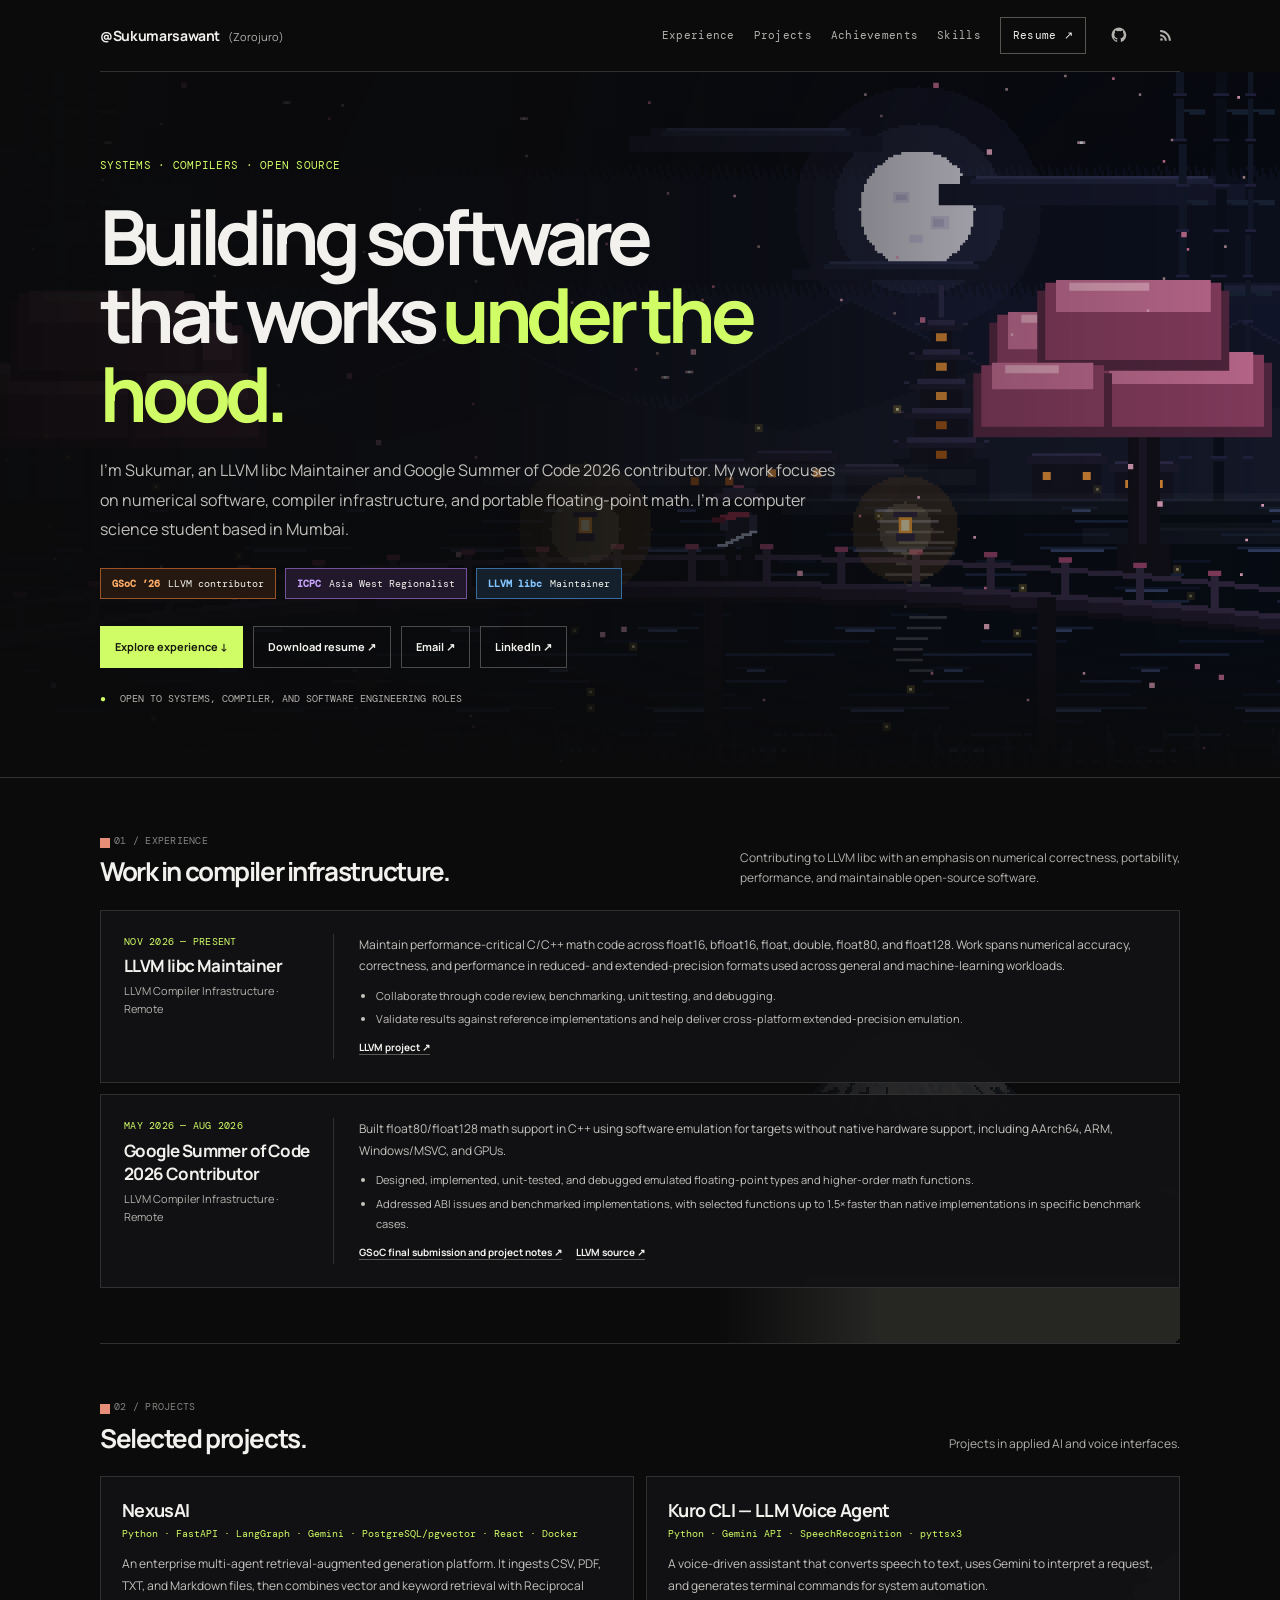
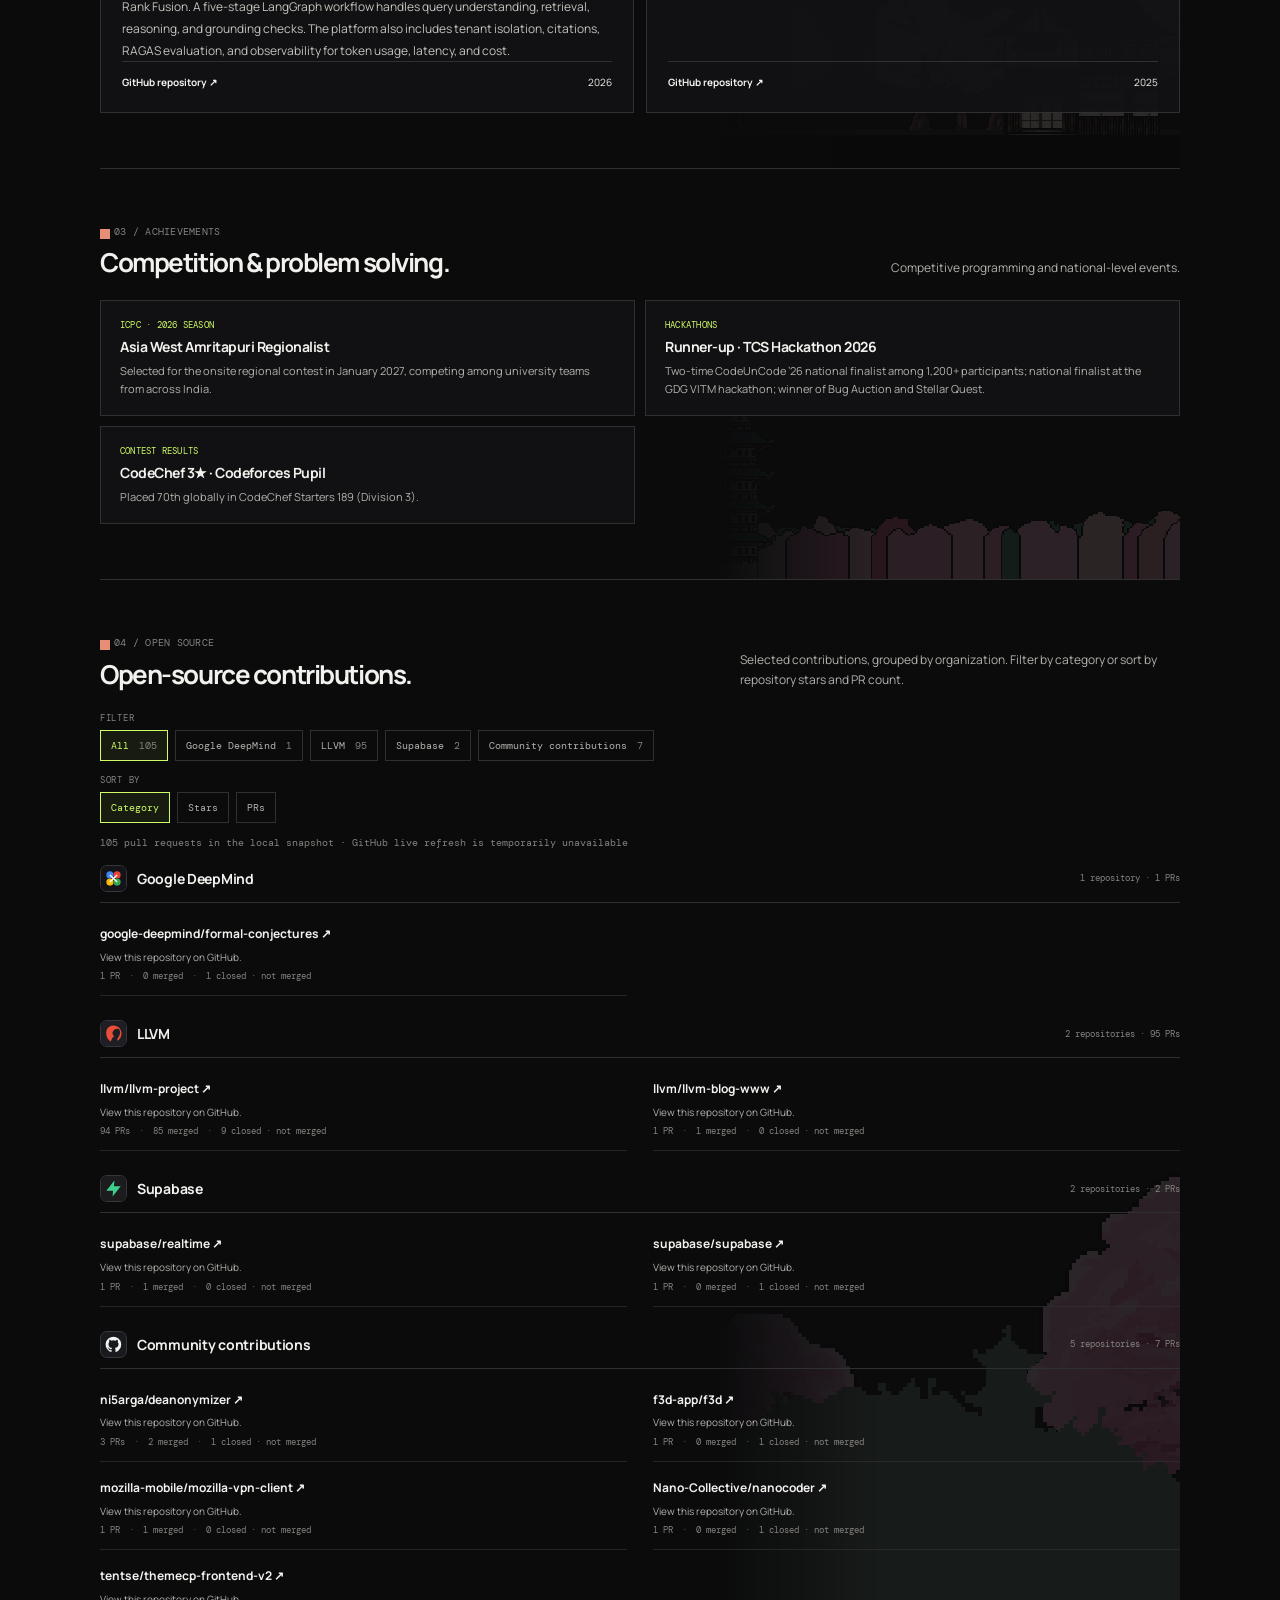
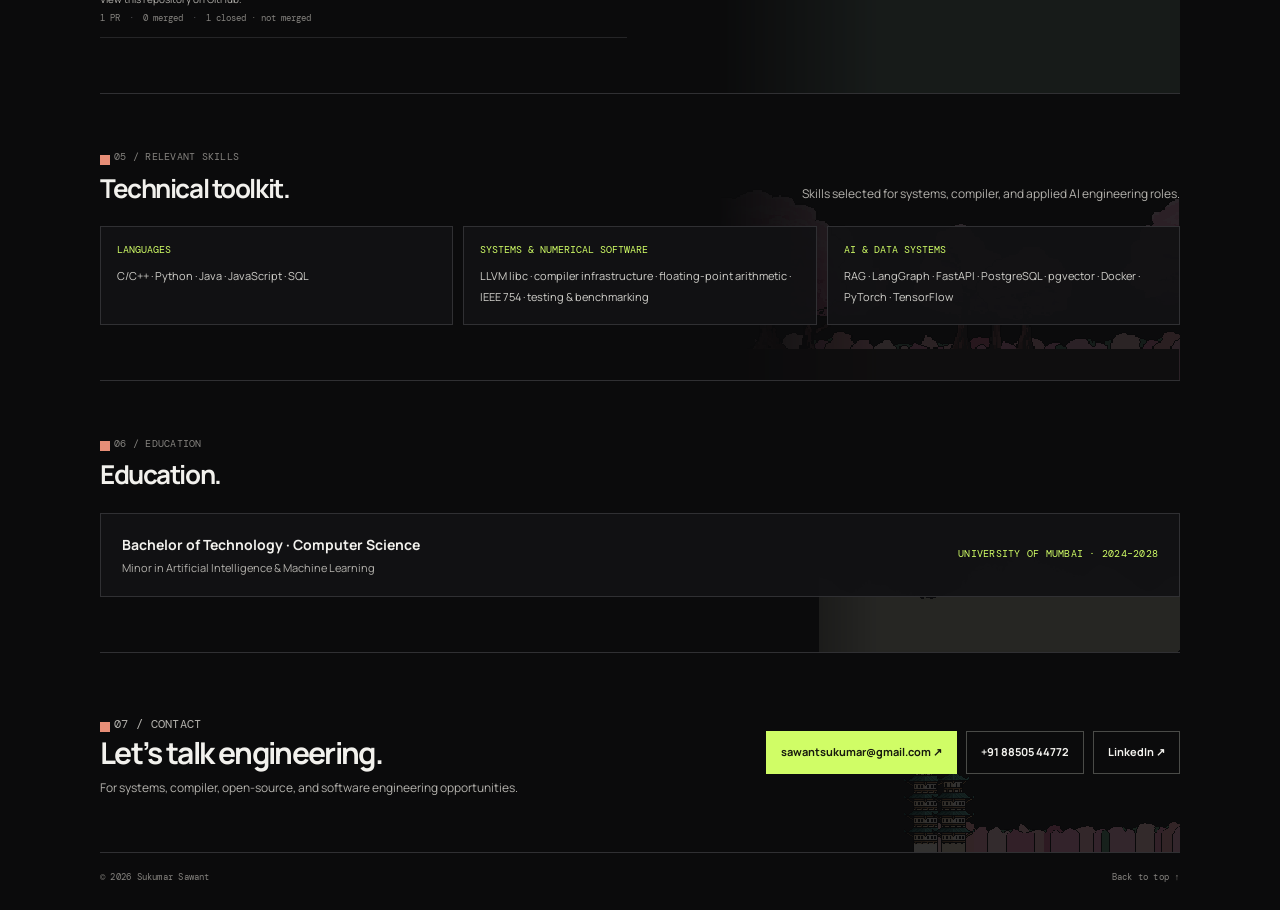
==== commit a7cc9e2e: "Match compact open-source contribution layout" ====
--- a/index.html
+++ b/index.html
@@ -41,8 +41,8 @@
 @media(max-width:760px){.section:before{width:60%;background-size:auto 58%;opacity:.09}#contact:before{opacity:.11}.section>*{z-index:1}}
 @media(prefers-reduced-motion:reduce){.section:before{scroll-behavior:auto}}
 .contribution-tools{gap:13px}.contribution-filter-block{display:grid;gap:6px}.control-label{font:9px "DM Mono",monospace;letter-spacing:.08em;text-transform:uppercase;color:var(--dim)}.contribution-sort .filter-btn[aria-pressed="true"]{border-color:#777;background:#202023;color:var(--ink)}
-.contribution-list{display:grid;grid-template-columns:1fr;gap:22px}.contribution-group{min-width:0}.contribution-group-head{display:flex;align-items:center;gap:10px;margin:0 0 10px;padding-bottom:9px;border-bottom:1px solid var(--line)}.contribution-group-head img,.contribution-group-mark{width:27px;height:27px;flex:0 0 27px;border:1px solid #37373b;border-radius:7px}.contribution-group-head img{display:block}.contribution-group-mark{display:grid;place-items:center;background:#191a1d;color:#f4f4f2}.contribution-group-mark svg{width:17px;height:17px;fill:currentColor}.contribution-group-title{font-size:14px;margin:0;letter-spacing:-.02em}.contribution-group-meta{font:9px "DM Mono",monospace;color:var(--dim);margin-left:auto}.contribution-group-cards{display:grid;grid-template-columns:repeat(2,minmax(0,1fr));gap:10px}.repo-stars{font:9px "DM Mono",monospace;color:var(--dim)}
-@media(max-width:760px){.contribution-group-cards{grid-template-columns:1fr}.contribution-group-meta{font-size:8px}}
+.contribution-list{display:grid;grid-template-columns:1fr;gap:24px}.contribution-group{min-width:0}.contribution-group-head{display:flex;align-items:center;gap:10px;margin:0 0 5px;padding-bottom:10px;border-bottom:1px solid var(--line)}.contribution-group-head img,.contribution-group-mark{width:27px;height:27px;flex:0 0 27px;border:1px solid #37373b;border-radius:7px}.contribution-group-head img{display:block}.contribution-group-mark{display:grid;place-items:center;background:#191a1d;color:#f4f4f2}.contribution-group-mark svg{width:17px;height:17px;fill:currentColor}.contribution-group-title{font-size:14px;margin:0;letter-spacing:-.02em}.contribution-group-meta{font:9px "DM Mono",monospace;color:var(--dim);margin-left:auto}.contribution-repo-list{display:grid;grid-template-columns:repeat(2,minmax(0,1fr));column-gap:26px}.contribution-entry{display:grid;grid-template-columns:minmax(0,1fr);gap:5px;min-width:0;padding:13px 0;border-bottom:1px solid rgba(48,48,51,.72)}.contribution-entry-main{min-width:0}.contribution-entry-title{font-size:12px;font-weight:700;overflow-wrap:anywhere}.contribution-entry-title:hover{color:var(--accent)}.contribution-entry-description{font-size:10px;line-height:1.55;color:var(--muted);margin:4px 0 0;max-width:76ch}.contribution-entry-metrics{display:flex;flex-wrap:wrap;align-items:center;gap:5px 9px;white-space:normal;font:9px "DM Mono",monospace;color:var(--dim)}.contribution-entry-metrics>span+span:before{content:"·";margin-right:9px;color:#65656a}.contribution-entry-metrics .repo-stars{color:var(--dim)}
+@media(max-width:760px){.contribution-repo-list{grid-template-columns:1fr}.contribution-group-meta{font-size:8px}.contribution-entry-description{max-width:unset}}
 </style>
 </head>
 <body>
@@ -61,7 +61,7 @@
 <article class="award"><div class="meta">Hackathons</div><h3>Runner-up · TCS Hackathon 2026</h3><p>Two-time CodeUnCode ’26 national finalist among 1,200+ participants; national finalist at the GDG VITM hackathon; winner of Bug Auction and Stellar Quest.</p></article>
 <article class="award"><div class="meta">Contest results</div><h3>CodeChef 3★ · Codeforces Pupil</h3><p>Placed 70th globally in CodeChef Starters 189 (Division 3).</p></article>
 </div></section>
-<section class="section" id="opensource"><div class="section-head"><div><p class="section-label">04 / Open source</p><h2>Open-source contributions.</h2></div><p class="section-intro">Selected contributions, grouped by organization. Filter by category or sort by repository stars and PR count.</p></div><div class="contribution-tools"><input id="contributionSearch" class="contribution-search" type="search" placeholder="Filter organizations or repositories…" aria-label="Filter organizations or repositories"><div class="contribution-filter-block"><span class="control-label">Filter</span><div id="orgFilters" class="filter-row" aria-label="Filter contributions by category"></div></div><div class="contribution-filter-block"><span class="control-label">Sort by</span><div id="contributionSort" class="filter-row" aria-label="Sort contributions"><button class="filter-btn" data-sort="category" aria-pressed="true">Category</button><button class="filter-btn" data-sort="stars" aria-pressed="false">Stars</button><button class="filter-btn" data-sort="prs" aria-pressed="false">PRs</button></div></div><p class="contribution-count" id="contributionCount" aria-live="polite">Loading merged and closed contributions…</p></div><div class="contribution-list" id="contributionList"></div></section>
+<section class="section" id="opensource"><div class="section-head"><div><p class="section-label">04 / Open source</p><h2>Open-source contributions.</h2></div><p class="section-intro">Selected contributions, grouped by organization. Filter by category or sort by repository stars and PR count.</p></div><div class="contribution-tools"><div class="contribution-filter-block"><span class="control-label">Filter</span><div id="orgFilters" class="filter-row" aria-label="Filter contributions by category"></div></div><div class="contribution-filter-block"><span class="control-label">Sort by</span><div id="contributionSort" class="filter-row" aria-label="Sort contributions"><button class="filter-btn" data-sort="category" aria-pressed="true">Category</button><button class="filter-btn" data-sort="stars" aria-pressed="false">Stars</button><button class="filter-btn" data-sort="prs" aria-pressed="false">PRs</button></div></div><p class="contribution-count" id="contributionCount" aria-live="polite">Loading merged and closed contributions…</p></div><div class="contribution-list" id="contributionList"></div></section>
 <section class="section" id="skills"><div class="section-head"><div><p class="section-label">05 / Relevant skills</p><h2>Technical toolkit.</h2></div><p class="section-intro">Skills selected for systems, compiler, and applied AI engineering roles.</p></div><div class="skills"><article class="skill-group"><h3>Languages</h3><p>C/C++ · Python · Java · JavaScript · SQL</p></article><article class="skill-group"><h3>Systems &amp; numerical software</h3><p>LLVM libc · compiler infrastructure · floating-point arithmetic · IEEE 754 · testing &amp; benchmarking</p></article><article class="skill-group"><h3>AI &amp; data systems</h3><p>RAG · LangGraph · FastAPI · PostgreSQL · pgvector · Docker · PyTorch · TensorFlow</p></article></div></section>
 <section class="section" id="education"><div class="section-head"><div><p class="section-label">06 / Education</p><h2>Education.</h2></div></div><article class="education"><div><h3>Bachelor of Technology · Computer Science</h3><p>Minor in Artificial Intelligence &amp; Machine Learning</p></div><div class="meta">University of Mumbai · 2024–2028</div></article></section>
 <section class="section contact" id="contact"><div><p class="section-label">07 / Contact</p><h2>Let’s talk engineering.</h2><p>For systems, compiler, open-source, and software engineering opportunities.</p></div><div class="contact-links"><a class="button primary" href="mailto:sawantsukumar@gmail.com">sawantsukumar@gmail.com ↗</a><a class="button" href="tel:+918850544772">+91 88505 44772</a><a class="button" href="https://linkedin.com/in/sukumar-sawant" target="_blank" rel="noopener">LinkedIn ↗</a></div></section>
@@ -73,11 +73,11 @@
   const orgFilters = document.getElementById('orgFilters');
   const sortControls = document.getElementById('contributionSort');
   const count = document.getElementById('contributionCount');
-  const search = document.getElementById('contributionSearch');
   let contributions = [];
   let selectedCategory = 'all';
   let sortBy = 'category';
   const starsByRepository = new Map();
+  const descriptionsByRepository = new Map();
   const escapeHtml = (value) => String(value).replace(/[&<>"']/g, (c) => ({'&':'&amp;','<':'&lt;','>':'&gt;','"':'&quot;',"'":'&#39;'}[c]));
   const includedRepositories = new Set(['llvm/llvm-project','ni5arga/deanonymizer','f3d-app/f3d','google-deepmind/formal-conjectures','llvm/llvm-blog-www','mozilla-mobile/mozilla-vpn-client','Nano-Collective/nanocoder','supabase/realtime','supabase/supabase','tentse/themecp-frontend-v2']);
   const keepSelected = (items) => items.filter((item) => includedRepositories.has(`${item.organization}/${item.repository}`));
@@ -98,8 +98,7 @@
     orgFilters.querySelectorAll('[data-category]').forEach((button) => button.addEventListener('click', () => { selectedCategory = button.dataset.category; drawFilters(); drawList(); }));
   }
   function drawList() {
-    const term = search.value.trim().toLowerCase();
-    const filtered = contributions.filter((item) => (selectedCategory === 'all' || categoryFor(item) === selectedCategory) && `${item.organization} ${item.repository}`.toLowerCase().includes(term));
+    const filtered = contributions.filter((item) => selectedCategory === 'all' || categoryFor(item) === selectedCategory);
     const repositories = new Map();
     filtered.forEach((item) => {
       const key = `${item.organization}/${item.repository}`;
@@ -114,12 +113,16 @@
       const info = categoryInfo[category];
       const total = groupRepos.reduce((sum,repo) => sum + repo.total,0);
       const mark = info.logo ? `<img src="${info.logo}" alt="${escapeHtml(category)} logo">` : `<span class="contribution-group-mark" aria-hidden="true"><svg viewBox="0 0 24 24"><path d="M12 .9a11.1 11.1 0 0 0-3.51 21.63c.55.1.76-.24.76-.54v-2.08c-3.1.67-3.76-1.32-3.76-1.32-.5-1.29-1.24-1.63-1.24-1.63-1.01-.69.08-.68.08-.68 1.12.08 1.71 1.15 1.71 1.15 1 1.71 2.61 1.22 3.25.94.1-.72.39-1.22.71-1.5-2.47-.28-5.07-1.24-5.07-5.51 0-1.22.44-2.22 1.15-3-.11-.28-.5-1.42.11-2.96 0 0 .94-.3 3.05 1.15a10.6 10.6 0 0 1 5.55 0c2.11-1.45 3.04-1.15 3.04-1.15.61 1.54.23 2.68.12 2.96.72.78 1.14 1.78 1.14 3.02 0 4.28-2.6 5.22-5.08 5.49.4.34.76 1 .76 2.02v3c0 .3.2.65.77.54A11.1 11.1 0 0 0 12 .9Z"/></svg></span>`;
-      const groupCards = groupRepos.map((repo) => `<article class="contribution-card"><div class="contribution-card-head"><div><h3 class="contribution-repo-name">${escapeHtml(repo.repository)}</h3><p class="contribution-org-name">${escapeHtml(repo.organization)}/${escapeHtml(repo.repository)}</p></div><span class="pr-count">${repo.total} ${repo.total === 1 ? 'PR' : 'PRs'}</span></div><div class="contribution-stats"><span class="contribution-stat contribution-stat--merged">${repo.merged} merged</span><span class="contribution-stat">${repo.total-repo.merged} closed · not merged</span><span class="repo-stars">${formatStars(repo.stars)}</span></div><a href="${escapeHtml(repo.url)}" target="_blank" rel="noopener">View closed contributions ↗</a></article>`).join('');
-      return `<section class="contribution-group"><header class="contribution-group-head">${mark}<h3 class="contribution-group-title">${escapeHtml(category)}</h3><span class="contribution-group-meta">${groupRepos.length} ${groupRepos.length === 1 ? 'repository' : 'repositories'} · ${total} PRs</span></header><div class="contribution-group-cards">${groupCards}</div></section>`;
+      const groupCards = groupRepos.map((repo) => {
+        const key = `${repo.organization}/${repo.repository}`;
+        const description = descriptionsByRepository.get(key) || 'View this repository on GitHub.';
+        const stars = formatStars(repo.stars);
+        return `<article class="contribution-entry"><div class="contribution-entry-main"><a class="contribution-entry-title" href="https://github.com/${escapeHtml(key)}" target="_blank" rel="noopener">${escapeHtml(key)} ↗</a><p class="contribution-entry-description">${escapeHtml(description)}</p></div><div class="contribution-entry-metrics"><span>${repo.total} ${repo.total === 1 ? 'PR' : 'PRs'}</span><span>${repo.merged} merged</span><span>${repo.total-repo.merged} closed · not merged</span>${stars ? `<span class="repo-stars">${escapeHtml(stars)}</span>` : ''}</div></article>`;
+      }).join('');
+      return `<section class="contribution-group"><header class="contribution-group-head">${mark}<h3 class="contribution-group-title">${escapeHtml(category)}</h3><span class="contribution-group-meta">${groupRepos.length} ${groupRepos.length === 1 ? 'repository' : 'repositories'} · ${total} PRs</span></header><div class="contribution-repo-list">${groupCards}</div></section>`;
     }).join('') || '<p class="contribution-count">No repositories match this filter.</p>';
   }
   sortControls.querySelectorAll('[data-sort]').forEach((button) => button.addEventListener('click', () => { sortBy = button.dataset.sort; sortControls.querySelectorAll('[data-sort]').forEach((choice) => choice.setAttribute('aria-pressed',String(choice === button))); drawList(); }));
-  search.addEventListener('input', drawList);
   const pendingStars = new Set();
   async function loadStars() {
     const repositories = [...new Set(contributions.map((item) => `${item.organization}/${item.repository}`))].filter((repo) => !starsByRepository.has(repo) && !pendingStars.has(repo));
@@ -128,7 +131,11 @@
       starsByRepository.set(repo,null);
       try {
         const response = await fetch(`https://api.github.com/repos/${repo}`, {headers:{Accept:'application/vnd.github+json'}});
-        if (response.ok) starsByRepository.set(repo,(await response.json()).stargazers_count);
+        if (response.ok) {
+          const details = await response.json();
+          starsByRepository.set(repo,details.stargazers_count);
+          descriptionsByRepository.set(repo,details.description || '');
+        }
       } catch (error) { /* Keep the contribution counts available if repository metadata is offline. */ }
       finally { pendingStars.delete(repo); }
     }));
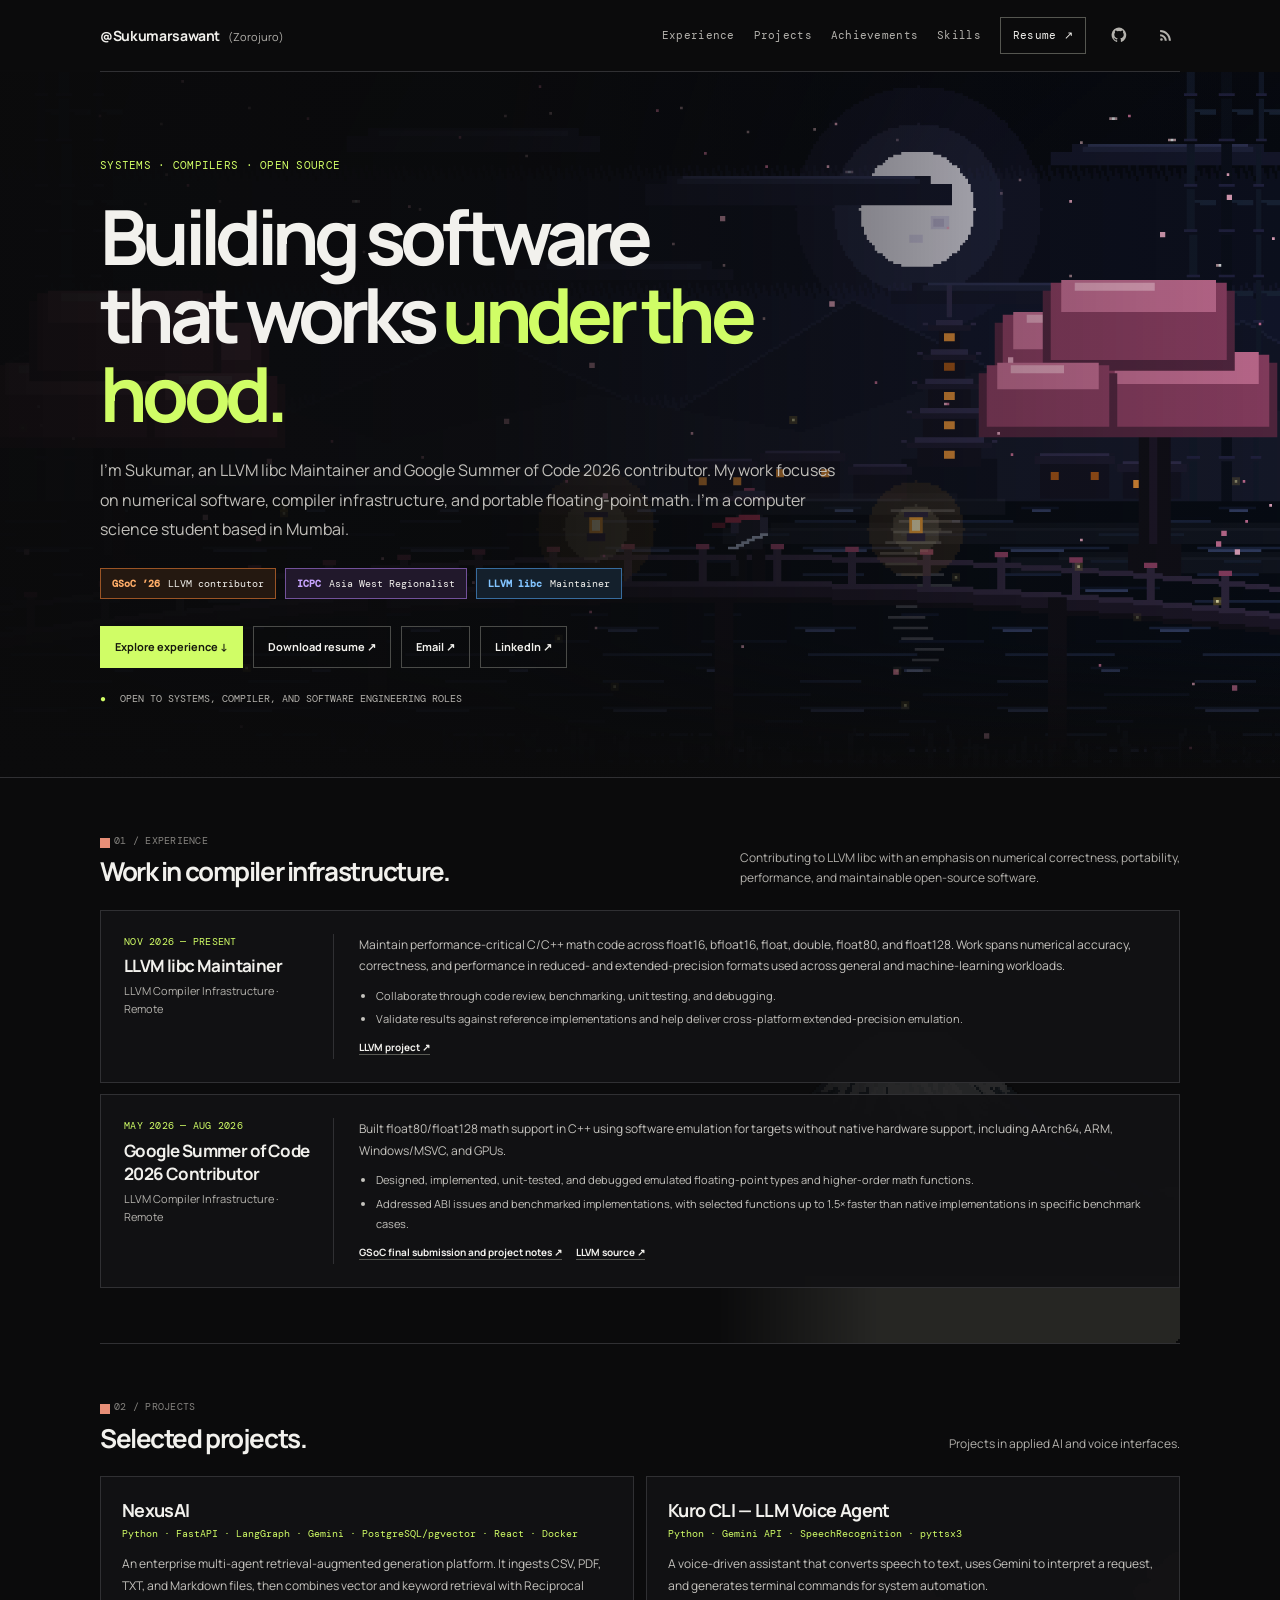
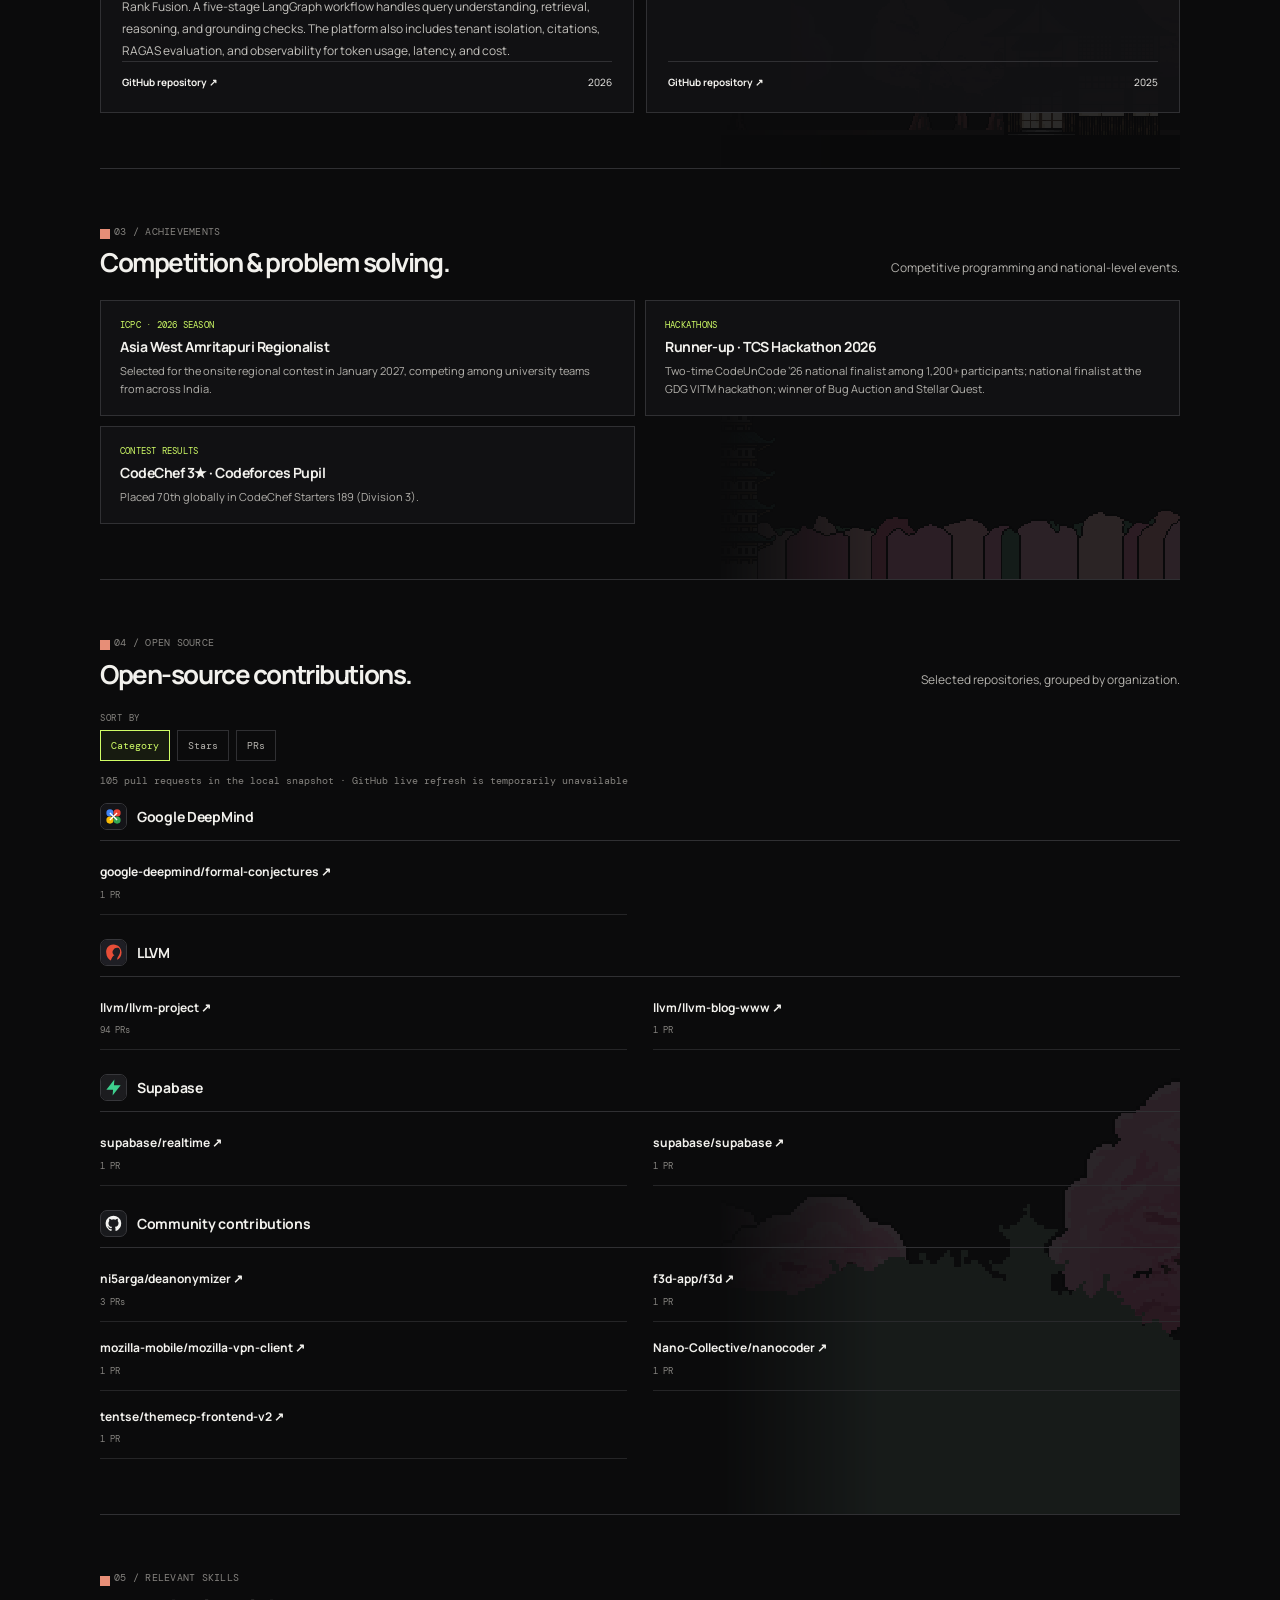
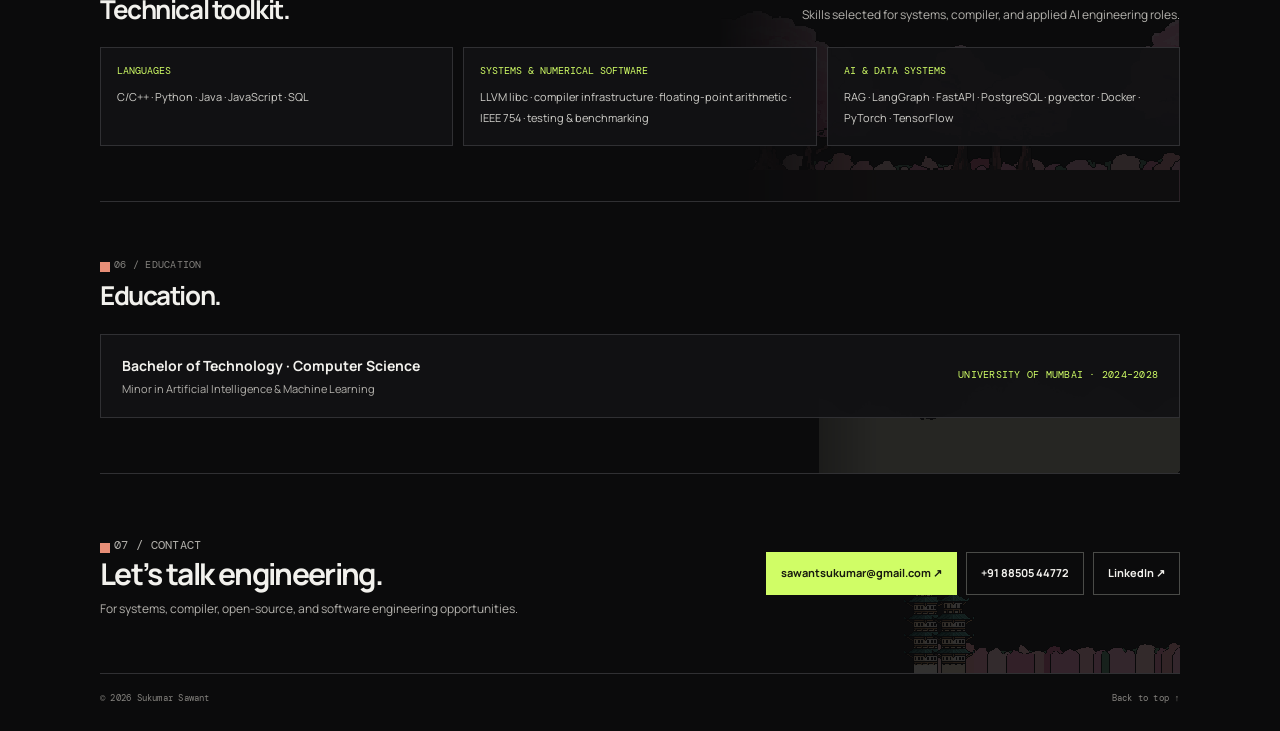
==== commit 26b27dac: "Simplify open-source contribution entries" ====
--- a/index.html
+++ b/index.html
@@ -61,7 +61,7 @@
 <article class="award"><div class="meta">Hackathons</div><h3>Runner-up · TCS Hackathon 2026</h3><p>Two-time CodeUnCode ’26 national finalist among 1,200+ participants; national finalist at the GDG VITM hackathon; winner of Bug Auction and Stellar Quest.</p></article>
 <article class="award"><div class="meta">Contest results</div><h3>CodeChef 3★ · Codeforces Pupil</h3><p>Placed 70th globally in CodeChef Starters 189 (Division 3).</p></article>
 </div></section>
-<section class="section" id="opensource"><div class="section-head"><div><p class="section-label">04 / Open source</p><h2>Open-source contributions.</h2></div><p class="section-intro">Selected contributions, grouped by organization. Filter by category or sort by repository stars and PR count.</p></div><div class="contribution-tools"><div class="contribution-filter-block"><span class="control-label">Filter</span><div id="orgFilters" class="filter-row" aria-label="Filter contributions by category"></div></div><div class="contribution-filter-block"><span class="control-label">Sort by</span><div id="contributionSort" class="filter-row" aria-label="Sort contributions"><button class="filter-btn" data-sort="category" aria-pressed="true">Category</button><button class="filter-btn" data-sort="stars" aria-pressed="false">Stars</button><button class="filter-btn" data-sort="prs" aria-pressed="false">PRs</button></div></div><p class="contribution-count" id="contributionCount" aria-live="polite">Loading merged and closed contributions…</p></div><div class="contribution-list" id="contributionList"></div></section>
+<section class="section" id="opensource"><div class="section-head"><div><p class="section-label">04 / Open source</p><h2>Open-source contributions.</h2></div><p class="section-intro">Selected repositories, grouped by organization.</p></div><div class="contribution-tools"><div class="contribution-filter-block"><span class="control-label">Sort by</span><div id="contributionSort" class="filter-row" aria-label="Sort contributions"><button class="filter-btn" data-sort="category" aria-pressed="true">Category</button><button class="filter-btn" data-sort="stars" aria-pressed="false">Stars</button><button class="filter-btn" data-sort="prs" aria-pressed="false">PRs</button></div></div><p class="contribution-count" id="contributionCount" aria-live="polite">Loading contributions…</p></div><div class="contribution-list" id="contributionList"></div></section>
 <section class="section" id="skills"><div class="section-head"><div><p class="section-label">05 / Relevant skills</p><h2>Technical toolkit.</h2></div><p class="section-intro">Skills selected for systems, compiler, and applied AI engineering roles.</p></div><div class="skills"><article class="skill-group"><h3>Languages</h3><p>C/C++ · Python · Java · JavaScript · SQL</p></article><article class="skill-group"><h3>Systems &amp; numerical software</h3><p>LLVM libc · compiler infrastructure · floating-point arithmetic · IEEE 754 · testing &amp; benchmarking</p></article><article class="skill-group"><h3>AI &amp; data systems</h3><p>RAG · LangGraph · FastAPI · PostgreSQL · pgvector · Docker · PyTorch · TensorFlow</p></article></div></section>
 <section class="section" id="education"><div class="section-head"><div><p class="section-label">06 / Education</p><h2>Education.</h2></div></div><article class="education"><div><h3>Bachelor of Technology · Computer Science</h3><p>Minor in Artificial Intelligence &amp; Machine Learning</p></div><div class="meta">University of Mumbai · 2024–2028</div></article></section>
 <section class="section contact" id="contact"><div><p class="section-label">07 / Contact</p><h2>Let’s talk engineering.</h2><p>For systems, compiler, open-source, and software engineering opportunities.</p></div><div class="contact-links"><a class="button primary" href="mailto:sawantsukumar@gmail.com">sawantsukumar@gmail.com ↗</a><a class="button" href="tel:+918850544772">+91 88505 44772</a><a class="button" href="https://linkedin.com/in/sukumar-sawant" target="_blank" rel="noopener">LinkedIn ↗</a></div></section>
@@ -70,11 +70,9 @@
 <script>
 (() => {
   const list = document.getElementById('contributionList');
-  const orgFilters = document.getElementById('orgFilters');
   const sortControls = document.getElementById('contributionSort');
   const count = document.getElementById('contributionCount');
   let contributions = [];
-  let selectedCategory = 'all';
   let sortBy = 'category';
   const starsByRepository = new Map();
   const descriptionsByRepository = new Map();
@@ -90,36 +88,27 @@
   const categoryOrder = Object.keys(categoryInfo);
   const categoryFor = (item) => categoryOrder.find((category) => categoryInfo[category].repos.includes(`${item.organization}/${item.repository}`));
   const formatStars = (value) => value == null ? '' : `${new Intl.NumberFormat('en',{notation:'compact',maximumFractionDigits:1}).format(value)} stars`;
-  function drawFilters() {
-    const totals = new Map(categoryOrder.map((category) => [category,0]));
-    contributions.forEach((item) => { const category = categoryFor(item); if (category) totals.set(category,totals.get(category)+1); });
-    const categories = categoryOrder.filter((category) => totals.get(category));
-    orgFilters.innerHTML = `<button class="filter-btn" data-category="all" aria-pressed="${selectedCategory === 'all'}">All <span class="filter-count">${contributions.length}</span></button>` + categories.map((category) => `<button class="filter-btn" data-category="${escapeHtml(category)}" aria-pressed="${selectedCategory === category}">${escapeHtml(category)} <span class="filter-count">${totals.get(category)}</span></button>`).join('');
-    orgFilters.querySelectorAll('[data-category]').forEach((button) => button.addEventListener('click', () => { selectedCategory = button.dataset.category; drawFilters(); drawList(); }));
-  }
   function drawList() {
-    const filtered = contributions.filter((item) => selectedCategory === 'all' || categoryFor(item) === selectedCategory);
+    const filtered = contributions;
     const repositories = new Map();
     filtered.forEach((item) => {
       const key = `${item.organization}/${item.repository}`;
-      if (!repositories.has(key)) repositories.set(key, {organization:item.organization,repository:item.repository,total:0,merged:0,category:categoryFor(item),stars:starsByRepository.get(key) ?? null,url:`https://github.com/${item.organization}/${item.repository}/pulls?q=is%3Apr+author%3Asukumarsawant+state%3Aclosed`});
-      const repo = repositories.get(key); repo.total += 1; if (item.merged) repo.merged += 1;
+      if (!repositories.has(key)) repositories.set(key, {organization:item.organization,repository:item.repository,total:0,category:categoryFor(item),stars:starsByRepository.get(key) ?? null});
+      const repo = repositories.get(key); repo.total += 1;
     });
     const cards = [...repositories.values()].sort((a,b) => sortBy === 'stars' ? (b.stars ?? -1)-(a.stars ?? -1) || b.total-a.total : sortBy === 'prs' ? b.total-a.total || (b.stars ?? -1)-(a.stars ?? -1) : categoryOrder.indexOf(a.category)-categoryOrder.indexOf(b.category) || b.total-a.total || a.repository.localeCompare(b.repository));
-    const mergedTotal = filtered.filter((item) => item.merged).length;
-    count.textContent = `${filtered.length} closed pull requests across ${new Set(filtered.map((item) => item.organization)).size} organizations · ${mergedTotal} merged`;
+    count.textContent = `${repositories.size} repositories · ${filtered.length} pull requests`;
     const groups = categoryOrder.map((category) => ({category,repositories:cards.filter((repo) => repo.category === category)})).filter((group) => group.repositories.length);
     list.innerHTML = groups.map(({category,repositories:groupRepos}) => {
       const info = categoryInfo[category];
-      const total = groupRepos.reduce((sum,repo) => sum + repo.total,0);
       const mark = info.logo ? `<img src="${info.logo}" alt="${escapeHtml(category)} logo">` : `<span class="contribution-group-mark" aria-hidden="true"><svg viewBox="0 0 24 24"><path d="M12 .9a11.1 11.1 0 0 0-3.51 21.63c.55.1.76-.24.76-.54v-2.08c-3.1.67-3.76-1.32-3.76-1.32-.5-1.29-1.24-1.63-1.24-1.63-1.01-.69.08-.68.08-.68 1.12.08 1.71 1.15 1.71 1.15 1 1.71 2.61 1.22 3.25.94.1-.72.39-1.22.71-1.5-2.47-.28-5.07-1.24-5.07-5.51 0-1.22.44-2.22 1.15-3-.11-.28-.5-1.42.11-2.96 0 0 .94-.3 3.05 1.15a10.6 10.6 0 0 1 5.55 0c2.11-1.45 3.04-1.15 3.04-1.15.61 1.54.23 2.68.12 2.96.72.78 1.14 1.78 1.14 3.02 0 4.28-2.6 5.22-5.08 5.49.4.34.76 1 .76 2.02v3c0 .3.2.65.77.54A11.1 11.1 0 0 0 12 .9Z"/></svg></span>`;
       const groupCards = groupRepos.map((repo) => {
         const key = `${repo.organization}/${repo.repository}`;
-        const description = descriptionsByRepository.get(key) || 'View this repository on GitHub.';
+        const description = descriptionsByRepository.get(key) || '';
         const stars = formatStars(repo.stars);
-        return `<article class="contribution-entry"><div class="contribution-entry-main"><a class="contribution-entry-title" href="https://github.com/${escapeHtml(key)}" target="_blank" rel="noopener">${escapeHtml(key)} ↗</a><p class="contribution-entry-description">${escapeHtml(description)}</p></div><div class="contribution-entry-metrics"><span>${repo.total} ${repo.total === 1 ? 'PR' : 'PRs'}</span><span>${repo.merged} merged</span><span>${repo.total-repo.merged} closed · not merged</span>${stars ? `<span class="repo-stars">${escapeHtml(stars)}</span>` : ''}</div></article>`;
+        return `<article class="contribution-entry"><div class="contribution-entry-main"><a class="contribution-entry-title" href="https://github.com/${escapeHtml(key)}" target="_blank" rel="noopener">${escapeHtml(key)} ↗</a>${description ? `<p class="contribution-entry-description">${escapeHtml(description)}</p>` : ''}</div><div class="contribution-entry-metrics"><span>${repo.total} ${repo.total === 1 ? 'PR' : 'PRs'}</span>${stars ? `<span class="repo-stars">${escapeHtml(stars)}</span>` : ''}</div></article>`;
       }).join('');
-      return `<section class="contribution-group"><header class="contribution-group-head">${mark}<h3 class="contribution-group-title">${escapeHtml(category)}</h3><span class="contribution-group-meta">${groupRepos.length} ${groupRepos.length === 1 ? 'repository' : 'repositories'} · ${total} PRs</span></header><div class="contribution-repo-list">${groupCards}</div></section>`;
+      return `<section class="contribution-group"><header class="contribution-group-head">${mark}<h3 class="contribution-group-title">${escapeHtml(category)}</h3></header><div class="contribution-repo-list">${groupCards}</div></section>`;
     }).join('') || '<p class="contribution-count">No repositories match this filter.</p>';
   }
   sortControls.querySelectorAll('[data-sort]').forEach((button) => button.addEventListener('click', () => { sortBy = button.dataset.sort; sortControls.querySelectorAll('[data-sort]').forEach((choice) => choice.setAttribute('aria-pressed',String(choice === button))); drawList(); }));
@@ -152,13 +141,13 @@
         if (page * 100 >= data.total_count) break;
       }
       contributions = keepSelected(all.map((item) => { const parts = item.repository_url.replace('https://api.github.com/repos/','').split('/'); return {organization:parts[0],repository:parts[1],title:item.title,url:item.html_url,state:item.state,merged:Boolean(item.pull_request?.merged_at)}; }));
-      drawFilters(); drawList();
+      drawList();
       loadStars();
     } catch (error) {
       count.textContent = `${contributions.length} pull requests in the local snapshot · GitHub live refresh is temporarily unavailable`;
     }
   }
-  fetch('contributions.json').then((r) => r.json()).then((data) => { contributions = keepSelected(data.filter((item) => item.state === 'closed').map((item) => ({...item}))); drawFilters(); drawList(); loadStars(); syncGitHub(); }).catch(() => { count.textContent = 'Could not load the contribution snapshot.'; syncGitHub(); });
+  fetch('contributions.json').then((r) => r.json()).then((data) => { contributions = keepSelected(data.filter((item) => item.state === 'closed').map((item) => ({...item}))); drawList(); loadStars(); syncGitHub(); }).catch(() => { count.textContent = 'Could not load the contribution snapshot.'; syncGitHub(); });
 })();
 </script>
 <script>
